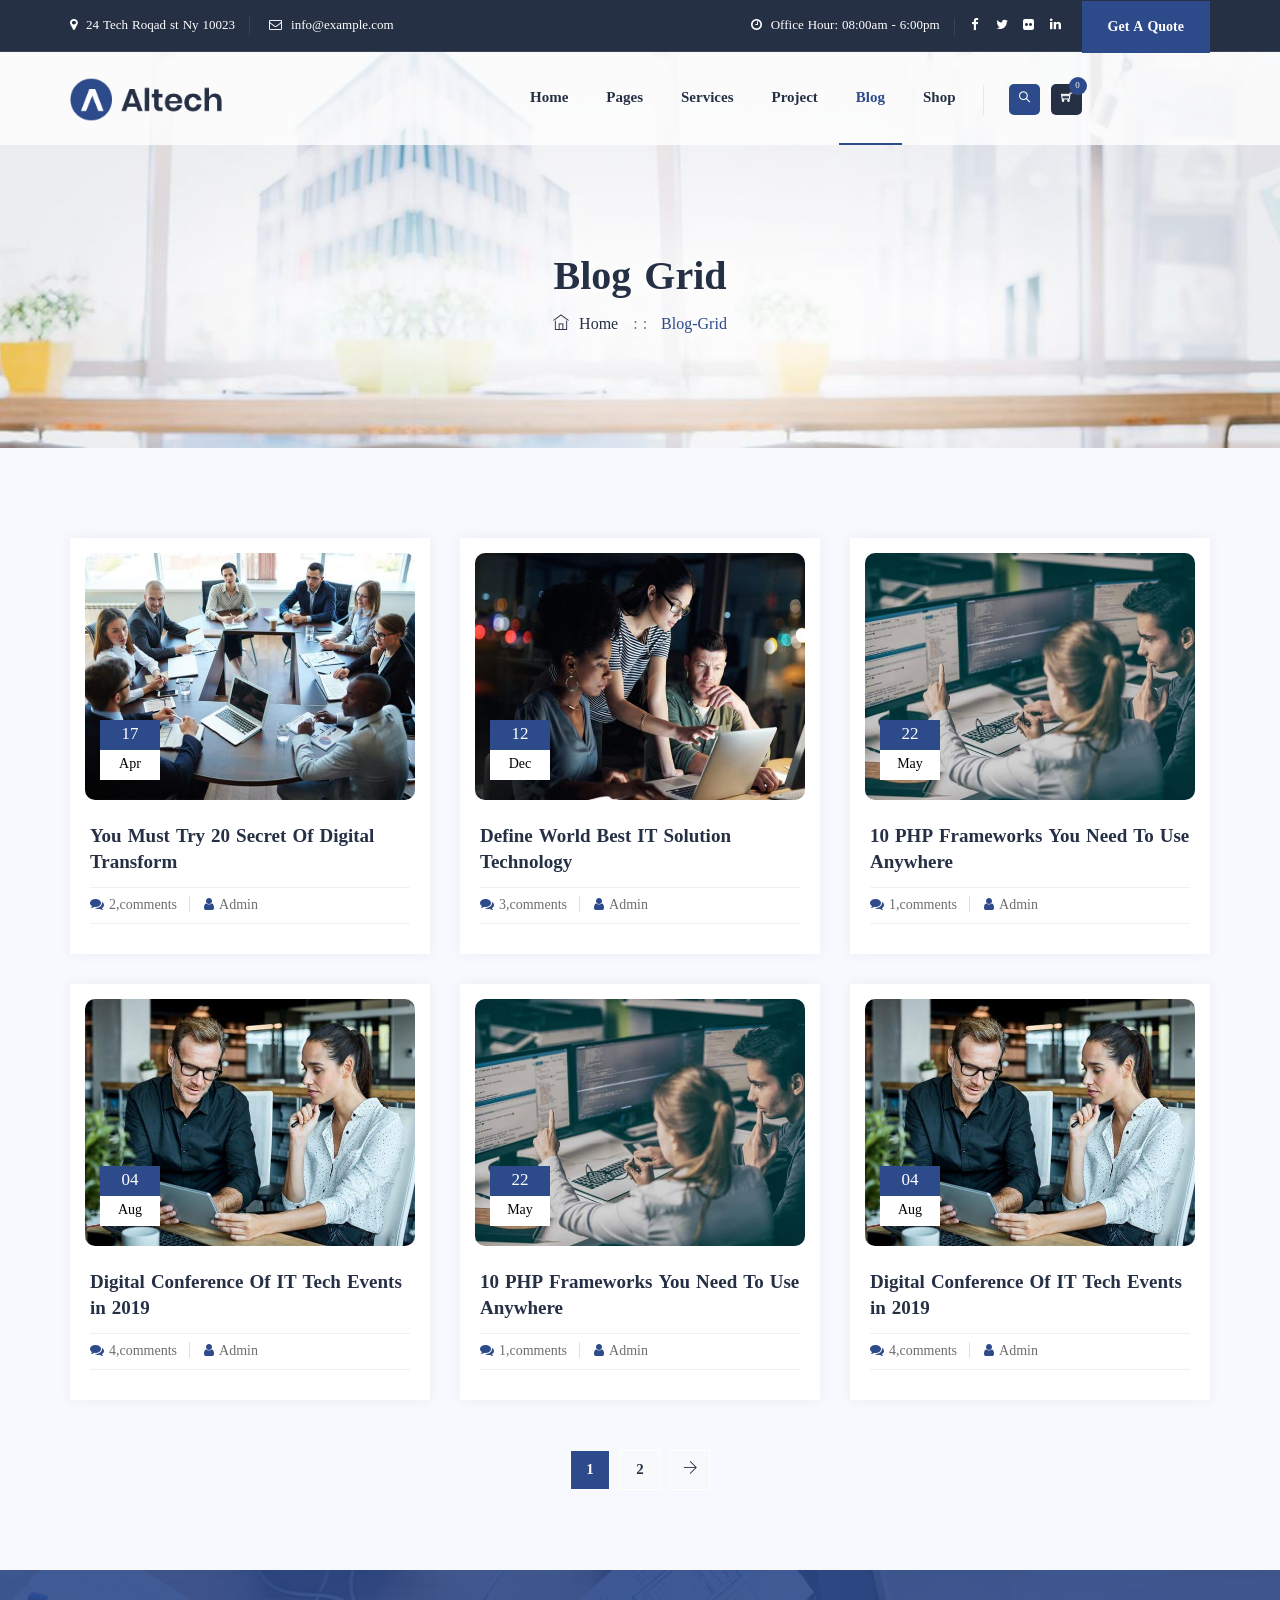
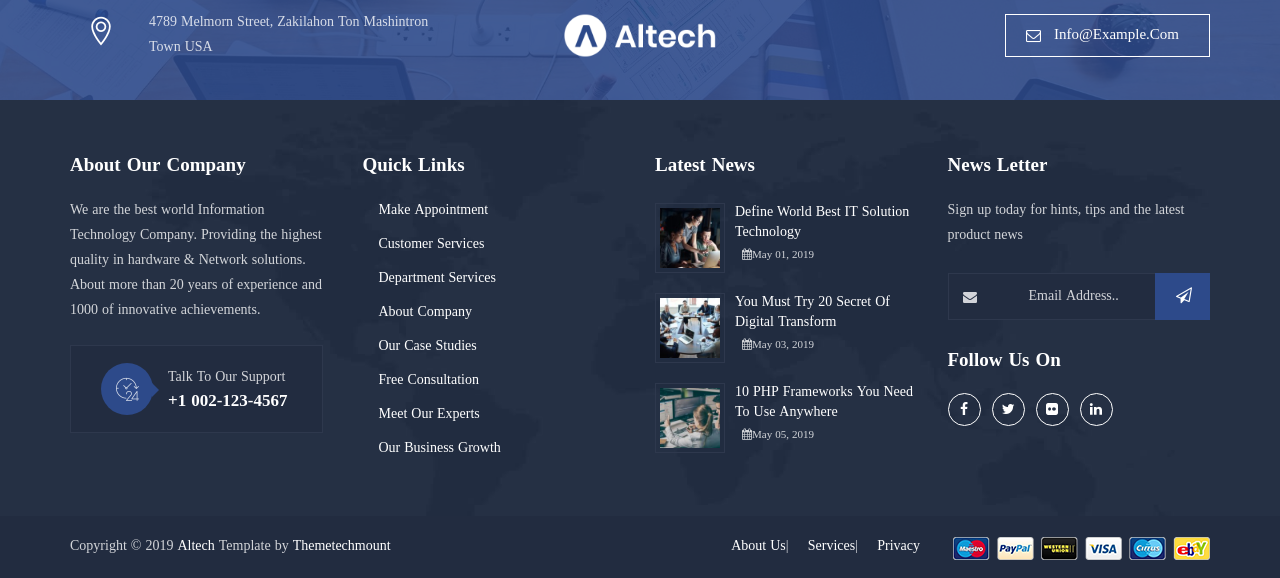
==== alotasis HTML/blog-grid.html @ ce26c128 "add files" ====
<!DOCTYPE html>
<html lang="en">

<!-- Mirrored from themetechmount.com/html/altech/blog-grid.html by HTTrack Website Copier/3.x [XR&CO'2014], Thu, 06 Feb 2020 10:58:42 GMT -->
<head>
<meta charset="utf-8">
<meta http-equiv="X-UA-Compatible" content="IE=edge">
<meta name="keywords" content="HTML5 Template" />
<meta name="description" content="Altech – IT Sollutions and Services HTML Template" />
<meta name="author" content="https://www.themetechmount.com/" />
<meta name="viewport" content="width=device-width, initial-scale=1, maximum-scale=1" />
<title>Altech – IT Solutions and Services HTML Template</title>

<!-- favicon icon -->
<link rel="shortcut icon" href="images/favicon.png" />

<!-- bootstrap -->
<link rel="stylesheet" type="text/css" href="css/bootstrap.min.css"/>

<!-- animate -->
<link rel="stylesheet" type="text/css" href="css/animate.css"/>

<!-- owl-carousel -->
<link rel="stylesheet" type="text/css" href="css/owl.carousel.css">

<!-- fontawesome -->
<link rel="stylesheet" type="text/css" href="css/font-awesome.css"/>

<!-- themify -->
<link rel="stylesheet" type="text/css" href="css/themify-icons.css"/>

<!-- flaticon -->
<link rel="stylesheet" type="text/css" href="css/flaticon.css"/>

<!-- prettyphoto -->
<link rel="stylesheet" type="text/css" href="css/prettyPhoto.css">

<!-- shortcodes -->
<link rel="stylesheet" type="text/css" href="css/shortcodes.css"/>

<!-- main -->
<link rel="stylesheet" type="text/css" href="css/main.css"/>

<!-- responsive -->
<link rel="stylesheet" type="text/css" href="css/responsive.css"/>

</head>

<body>

    <!--page start-->
    <div class="page">

        <!--header start-->
        <header id="masthead" class="header ttm-header-style-01">
            
            <!-- ttm-header-wrap -->
            <div class="ttm-header-wrap">
                <!-- ttm-stickable-header-w -->
                <div id="ttm-stickable-header-w" class="ttm-stickable-header-w clearfix">
                    <!-- ttm-topbar-wrapper -->
                    <div class="ttm-topbar-wrapper clearfix">
                        <div class="container">
                            <div class="ttm-topbar-content">
                                <ul class="top-contact text-left">
                                    <li><i class="fa fa-map-marker"></i>24 Tech Roqad st Ny 10023</li>
                                    <li><i class="fa fa-envelope-o"></i><a href="mailto:info@example.com.com">info@example.com</a></li>
                                </ul>
                                <div class="topbar-right text-right">
                                    <ul class="top-contact">
                                        <li><i class="fa fa-clock-o"></i>Office Hour: 08:00am - 6:00pm</li>
                                    </ul>
                                    <div class="ttm-social-links-wrapper list-inline">
                                        <ul class="social-icons">
                                            <li><a href="#" class=" tooltip-bottom" data-tooltip="Facebook"><i class="fa fa-facebook"></i></a>
                                            </li>
                                            <li><a href="#" class=" tooltip-bottom" data-tooltip="Twitter"><i class="fa fa-twitter"></i></a>
                                            </li>
                                            <li><a href="#" class=" tooltip-bottom" data-tooltip="Flickr"><i class="fa fa-flickr"></i></a>
                                            </li>
                                            <li><a href="#" class=" tooltip-bottom" data-tooltip="Linkedin"><i class="fa fa-linkedin"></i></a>
                                            </li>
                                        </ul>
                                    </div>
                                    <div class="header-btn">
                                        <a class="ttm-btn ttm-btn-size-md  ttm-btn-bgcolor-skincolor" href="#">Get A Quote</a>
                                    </div>
                                </div>
                            </div>
                        </div>
                    </div><!-- ttm-topbar-wrapper end -->
                    <div id="site-header-menu" class="site-header-menu">
                        <div class="site-header-menu-inner ttm-stickable-header">
                            <div class="container">
                                <!-- site-branding -->
                                <div class="site-branding">
                                    <a class="home-link" href="index.html" title="Altech" rel="home">
                                        <img id="logo-img" class="img-center" src="images/logo.png" alt="logo">
                                    </a>
                                </div><!-- site-branding end -->
                                <!--site-navigation -->
                                <div id="site-navigation" class="site-navigation">
                                    <div class="ttm-rt-contact">
                                        <!-- header-icons -->
                                        <div class="ttm-header-icons ">
                                            <span class="ttm-header-icon ttm-header-cart-link">
                                                <a href="#"><i class="ti ti-shopping-cart"></i>
                                                    <span class="number-cart">0</span>
                                                </a>
                                            </span>
                                            <div class="ttm-header-icon ttm-header-search-link">
                                                <a href="#"><i class="ti ti-search"></i></a>
                                                <div class="ttm-search-overlay">
                                                    <form method="get" class="ttm-site-searchform" action="#">
                                                        <div class="w-search-form-h">
                                                            <div class="w-search-form-row">
                                                                <div class="w-search-input">
                                                                    <input type="search" class="field searchform-s" name="s" placeholder="Type Word Then Enter...">
                                                                    <button type="submit">
                                                                        <i class="ti ti-search"></i>
                                                                    </button>
                                                                </div>
                                                            </div>
                                                        </div>
                                                    </form>
                                                </div>
                                            </div>
                                        </div><!-- header-icons end -->
                                    </div>
                                    <div class="ttm-menu-toggle">
                                        <input type="checkbox" id="menu-toggle-form" />
                                        <label for="menu-toggle-form" class="ttm-menu-toggle-block">
                                            <span class="toggle-block toggle-blocks-1"></span>
                                            <span class="toggle-block toggle-blocks-2"></span>
                                            <span class="toggle-block toggle-blocks-3"></span>
                                        </label>
                                    </div>
                                    <nav id="menu" class="menu">
                                        <ul class="dropdown">
                                           <li><a href="#">Home</a>
                                                <ul>
                                                    <li><a href="index.html">Homepage 1</a></li>
                                                    <li><a href="home-2.html">Homepage 2</a></li>
                                                    <li><a href="home-3.html">Homepage 3</a></li>
                                                    <li><a href="#">Header Styles</a>
                                                        <ul>
                                                            <li><a href="index.html">Header Style 01</a></li>
                                                            <li><a target="_blank" href="header-style-02.html">Header Style 02</a></li>
                                                            <li><a target="_blank" href="header-style-03.html">Header Style 03</a></li>
                                                        </ul>
                                                    </li>
                                                </ul>
                                            </li>
                                            <li><a href="#">Pages</a>
                                                <ul>
                                                    <li><a href="aboutus-01.html">About Us 1</a></li>
                                                    <li><a href="aboutus-02.html">About Us 2</a></li>
                                                    <li><a href="services-01.html">Services 1</a></li>
                                                    <li><a href="services-02.html">Services 2</a></li>
                                                    <li><a href="our-expert.html">Our Expert</a></li>
                                                    <li><a href="faq.html">FAQs</a></li>
                                                    <li><a href="contact-01.html">Contact Us 1</a></li>
                                                    <li><a href="contact-02.html">Contact Us 2</a></li>
                                                    
                                                    <li><a href="error.html">Error Page</a></li>
                                                    <li><a href="element.html">Elements</a></li>
                                                </ul>
                                            </li>
                                            <li><a href="#">Services</a>
                                                <ul>
                                                    <li><a href="it-consultancy.html">IT Consultancy</a></li>
                                                    <li><a href="digital-services.html">Digital Services</a></li>
                                                    <li><a href="advisory-services.html">Advisory Services</a></li>
                                                    <li><a href="data-structuring.html">Data Structuring</a></li>
                                                    <li><a href="experience-design.html">Experience Design</a></li>
                                                    <li><a href="content-engineering.html">Content Engineering</a></li>
                                                </ul>
                                            </li>
                                            <li><a href="#">Project</a>
                                                <ul>
                                                    <li><a href="project-style-01.html">Project Style 1</a></li>
                                                    <li><a href="project-style-02.html">Project Style 2</a></li>
                                                    <li><a href="#">Project Single</a>
                                                        <ul>
                                                            <li><a href="single-style-01.html">Single Style 1</a></li>
                                                            <li><a href="single-style-02.html">Single Style 2</a></li>
                                                            <li><a href="single-style-03.html">Single Style 3</a></li>
                                                        </ul>
                                                    </li>
                                                </ul>
                                            </li>
                                            <li class="active"><a href="#">Blog</a>
                                                <ul>
                                                    <li><a href="blog.html">Blog Classic</a></li>
                                                    <li class="active"><a href="blog-grid.html">Blog Grid View</a></li>
                                                    <li><a href="blog-top-image.html">Blog Top Image</a></li>
                                                    <li><a href="blog-left-image.html">Blog Left Image</a></li>
                                                    <li><a href="single-blog.html">Blog Single View</a></li>
                                                </ul>
                                            </li>
                                            <li><a href="#">Shop</a>
                                                <ul>
                                                    <li><a href="shop.html">Default Shop</a></li>
                                                    <li><a href="product-details.html">Single Product Details</a></li>
                                                    <li><a href="cart.html">Cart</a></li>
                                                    <li><a href="checkout.html">Checkout</a></li>
                                                </ul>
                                            </li>
                                        </ul>
                                    </nav>
                                </div><!-- site-navigation end-->
                            </div>
                        </div>
                    </div>
                </div><!-- ttm-stickable-header-w end-->
            </div><!--ttm-header-wrap end -->

        </header><!--header end-->

        <!-- page-title -->
        <div class="ttm-page-title-row">
            <div class="container">
                <div class="row">
                    <div class="col-md-12"> 
                        <div class="title-box text-center">
                            <div class="page-title-heading">
                                <h1 class="title">Blog Grid</h1>
                            </div><!-- /.page-title-captions -->
                            <div class="breadcrumb-wrapper">
                                <span>
                                    <a title="Homepage" href="index.html"><i class="ti ti-home"></i>&nbsp;&nbsp;Home</a>
                                </span>
                                <span class="ttm-bread-sep">&nbsp; : : &nbsp;</span>
                                <span>blog-grid</span>
                            </div>  
                        </div>
                    </div><!-- /.col-md-12 -->  
                </div><!-- /.row -->  
            </div><!-- /.container -->                      
        </div><!-- page-title end-->

        <!--site-main start-->
        <div class="site-main">

            <!-- blog-section end -->
            <section class="ttm-row grid-section ttm-bgcolor-grey clearfix">
                <div class="container">
                    <!-- row -->
                    <div class="row">
                        <div class="col-lg-4 col-md-6">
                            <!-- featured-imagebox-blog -->
                            <div class="featured-imagebox featured-imagebox-blog style2 mb-30">
                                <div class="featured-thumbnail"><!-- featured-thumbnail -->
                                    <img class="img-fluid" src="images/blog/05.jpg" alt="">
                                    <div class="ttm-blog-overlay-iconbox">
                                        <a href="single-blog.html"><i class="ti ti-plus"></i></a>
                                    </div>
                                    <div class="ttm-box-view-overlay"></div>
                                </div>
                                <div class="featured-content"><!-- featured-content -->
                                    <div class="ttm-box-post-date"><!-- ttm-box-post-date -->
                                        <span class="ttm-entry-date">
                                            <time class="entry-date" datetime="2019-01-16T07:07:55+00:00">17<span class="entry-month entry-year">Apr</span></time>
                                        </span>
                                    </div>
                                    <div class="featured-title"><!-- featured-title -->
                                        <h5><a href="single-blog.html">You Must Try 20 Secret Of Digital Transform</a></h5>
                                    </div>
                                    <div class="post-meta"><!-- post-meta -->
                                        <span class="ttm-meta-line"><i class="fa fa-comments"></i>2,comments</span>
                                        <span class="ttm-meta-line"><i class="fa fa-user"></i>Admin</span>
                                    </div>
                                </div>
                            </div><!-- featured-imagebox-blog end -->
                        </div>
                        <div class="col-lg-4 col-md-6">
                            <!-- featured-imagebox-blog -->
                            <div class="featured-imagebox featured-imagebox-blog style2 mb-30">
                                <div class="featured-thumbnail"><!-- featured-thumbnail -->
                                    <img class="img-fluid" src="images/blog/04.jpg" alt="">
                                    <div class="ttm-blog-overlay-iconbox">
                                        <a href="single-blog.html"><i class="ti ti-plus"></i></a>
                                    </div>
                                    <div class="ttm-box-view-overlay"></div>
                                </div>
                                <div class="featured-content"><!-- featured-content -->
                                    <div class="ttm-box-post-date"><!-- ttm-box-post-date -->
                                        <span class="ttm-entry-date">
                                            <time class="entry-date" datetime="2019-01-16T07:07:55+00:00">12<span class="entry-month entry-year">Dec</span></time>
                                        </span>
                                    </div>
                                    <div class="featured-title"><!-- featured-title -->
                                        <h5><a href="single-blog.html">Define World Best IT Solution Technology</a></h5>
                                    </div>
                                    <div class="post-meta"><!-- post-meta -->
                                        <span class="ttm-meta-line"><i class="fa fa-comments"></i>3,comments</span>
                                        <span class="ttm-meta-line"><i class="fa fa-user"></i>Admin</span>
                                    </div>
                                </div>
                            </div><!-- featured-imagebox-blog end -->
                        </div>
                        <div class="col-lg-4 col-md-6">
                            <!-- featured-imagebox-blog -->
                            <div class="featured-imagebox featured-imagebox-blog style2 mb-30">
                                <div class="featured-thumbnail"><!-- featured-thumbnail -->
                                    <img class="img-fluid" src="images/blog/06.jpg" alt="">
                                    <div class="ttm-blog-overlay-iconbox">
                                        <a href="single-blog.html"><i class="ti ti-plus"></i></a>
                                    </div>
                                    <div class="ttm-box-view-overlay"></div>
                                </div>
                                <div class="featured-content"><!-- featured-content -->
                                    <div class="ttm-box-post-date"><!-- ttm-box-post-date -->
                                        <span class="ttm-entry-date">
                                            <time class="entry-date" datetime="2019-01-16T07:07:55+00:00">22<span class="entry-month entry-year">May</span></time>
                                        </span>
                                    </div>
                                    <div class="featured-title"><!-- featured-title -->
                                        <h5><a href="single-blog.html">10 PHP Frameworks You Need To Use Anywhere</a></h5>
                                    </div>
                                    <div class="post-meta"><!-- post-meta -->
                                        <span class="ttm-meta-line"><i class="fa fa-comments"></i>1,comments</span>
                                        <span class="ttm-meta-line"><i class="fa fa-user"></i>Admin</span>
                                    </div>
                                </div>
                            </div><!-- featured-imagebox-blog end -->
                        </div>
                        <div class="col-lg-4 col-md-6">
                            <!-- featured-imagebox-blog -->
                            <div class="featured-imagebox featured-imagebox-blog style2 mb-30">
                                <div class="featured-thumbnail"><!-- featured-thumbnail -->
                                    <img class="img-fluid" src="images/blog/07.jpg" alt="">
                                    <div class="ttm-blog-overlay-iconbox">
                                        <a href="single-blog.html"><i class="ti ti-plus"></i></a>
                                    </div>
                                    <div class="ttm-box-view-overlay"></div>
                                </div>
                                <div class="featured-content"><!-- featured-content -->
                                    <div class="ttm-box-post-date"><!-- ttm-box-post-date -->
                                        <span class="ttm-entry-date">
                                            <time class="entry-date" datetime="2019-01-16T07:07:55+00:00">04<span class="entry-month entry-year">Aug</span></time>
                                        </span>
                                    </div>
                                    <div class="featured-title"><!-- featured-title -->
                                        <h5><a href="single-blog.html">Digital Conference Of IT Tech Events in 2019</a></h5>
                                    </div>
                                    <div class="post-meta"><!-- post-meta -->
                                        <span class="ttm-meta-line"><i class="fa fa-comments"></i>4,comments</span>
                                        <span class="ttm-meta-line"><i class="fa fa-user"></i>Admin</span>
                                    </div>
                                </div>
                            </div><!-- featured-imagebox-blog end -->
                        </div>
                        <div class="col-lg-4 col-md-6">
                            <!-- featured-imagebox-blog -->
                            <div class="featured-imagebox featured-imagebox-blog style2 mb-30">
                                <div class="featured-thumbnail"><!-- featured-thumbnail -->
                                    <img class="img-fluid" src="images/blog/06.jpg" alt="">
                                    <div class="ttm-blog-overlay-iconbox">
                                        <a href="single-blog.html"><i class="ti ti-plus"></i></a>
                                    </div>
                                    <div class="ttm-box-view-overlay"></div>
                                </div>
                                <div class="featured-content"><!-- featured-content -->
                                    <div class="ttm-box-post-date"><!-- ttm-box-post-date -->
                                        <span class="ttm-entry-date">
                                            <time class="entry-date" datetime="2019-01-16T07:07:55+00:00">22<span class="entry-month entry-year">May</span></time>
                                        </span>
                                    </div>
                                    <div class="featured-title"><!-- featured-title -->
                                        <h5><a href="single-blog.html">10 PHP Frameworks You Need To Use Anywhere</a></h5>
                                    </div>
                                    <div class="post-meta"><!-- post-meta -->
                                        <span class="ttm-meta-line"><i class="fa fa-comments"></i>1,comments</span>
                                        <span class="ttm-meta-line"><i class="fa fa-user"></i>Admin</span>
                                    </div>
                                </div>
                            </div><!-- featured-imagebox-blog end -->
                        </div>
                        <div class="col-lg-4 col-md-6">
                            <!-- featured-imagebox-blog -->
                            <div class="featured-imagebox featured-imagebox-blog style2 mb-30">
                                <div class="featured-thumbnail"><!-- featured-thumbnail -->
                                    <img class="img-fluid" src="images/blog/07.jpg" alt="">
                                    <div class="ttm-blog-overlay-iconbox">
                                        <a href="single-blog.html"><i class="ti ti-plus"></i></a>
                                    </div>
                                    <div class="ttm-box-view-overlay"></div>
                                </div>
                                <div class="featured-content"><!-- featured-content -->
                                    <div class="ttm-box-post-date"><!-- ttm-box-post-date -->
                                        <span class="ttm-entry-date">
                                            <time class="entry-date" datetime="2019-01-16T07:07:55+00:00">04<span class="entry-month entry-year">Aug</span></time>
                                        </span>
                                    </div>
                                    <div class="featured-title"><!-- featured-title -->
                                        <h5><a href="single-blog.html">Digital Conference Of IT Tech Events in 2019</a></h5>
                                    </div>
                                    <div class="post-meta"><!-- post-meta -->
                                        <span class="ttm-meta-line"><i class="fa fa-comments"></i>4,comments</span>
                                        <span class="ttm-meta-line"><i class="fa fa-user"></i>Admin</span>
                                    </div>
                                </div>
                            </div><!-- featured-imagebox-blog end -->
                        </div>
                    </div><!-- row end -->
                    <div class="row">
                        <div class="col-md-12 text-center">
                            <div class="ttm-pagination">
                                <span class="page-numbers current">1</span>
                                <a class="page-numbers" href="#">2</a>
                                <a class="next page-numbers" href="#"><i class="ti ti-arrow-right"></i></a>
                            </div>
                        </div>
                    </div>
                </div>
            </section>
            <!-- process-section end -->

        </div><!--site-main end-->

        <!--footer start-->
        <footer class="footer widget-footer clearfix">
            <div class="first-footer ttm-bgcolor-skincolor ttm-bg ttm-bgimage-yes bg-img1">
                <div class="ttm-row-wrapper-bg-layer ttm-bg-layer"></div>
                <div class="container">
                    <div class="row align-items-md-center">
                        <div class="col-lg-4 col-md-4 col-sm-12 order-md-2">
                            <div class="footer-logo text-sm-center">
                                <img src="images/footer-logo.png" alt="footer-logo">
                            </div>
                        </div>
                        <div class="col-lg-4 col-md-4 col-sm-6 order-md-1">
                            <div class="text-left">
                                <!--  featured-icon-box --> 
                                <div class="featured-icon-box left-icon icon-align-top">
                                    <div class="featured-icon"><!--  featured-icon --> 
                                        <div class="ttm-icon ttm-icon_element-color-white ttm-icon_element-size-md">
                                            <i class="ti ti-location-pin"></i><!--  ttm-icon --> 
                                        </div>
                                    </div>
                                    <div class="featured-content"><!--  featured-content --> 
                                        <div class="featured-desc">
                                            <p>4789 Melmorn Street, Zakilahon Ton Mashintron Town USA</p>
                                        </div>
                                    </div>
                                </div><!--  featured-icon-box END -->
                            </div>
                        </div>
                        <div class="col-lg-4 col-md-4 col-sm-6 order-md-3">
                            <div class="text-sm-right">
                                <a class="ttm-btn ttm-btn-size-md ttm-btn-style-border ttm-icon-btn-left ttm-btn-color-white" href="mailto:Info@example.com" title=""> Info@example.com <i class="fa fa-envelope-o"></i></a>
                            </div>
                        </div>
                    </div>
                </div>
            </div>
            <div class="second-footer ttm-textcolor-white bg-img2">
                <div class="container">
                    <div class="row">
                        <div class="col-xs-12 col-sm-12 col-md-6 col-lg-3 widget-area">
                            <div class="widget widget_text  clearfix">
                                <h3 class="widget-title">About Our Company</h3>
                                <div class="textwidget widget-text">
                                    We are the best world Information Technology Company. Providing the highest quality in hardware &amp; Network solutions. About more than 20 years of experience and 1000 of innovative achievements.
                                </div>
                                <div class="quicklink-box">
                                    <!--  featured-icon-box --> 
                                    <div class="featured-icon-box left-icon">
                                        <div class="featured-icon"><!--  featured-icon --> 
                                            <div class="ttm-icon ttm-icon_element-style-round ttm-icon_element-bgcolor-skincolor ttm-icon_element-size-md ttm-icon_element-style-round">
                                                <span class="flaticon flaticon-clock"></span><!--  ttm-icon --> 
                                            </div>
                                        </div>
                                        <div class="featured-content"><!--  featured-content -->
                                            <div class="featured-desc"><!--  featured-desc -->
                                                <p>Talk To Our Support</p>
                                            </div>
                                            <div class="featured-title"><!--  featured-title -->
                                                <h5>+1 002-123-4567</h5>
                                            </div>
                                        </div>
                                    </div><!--  featured-icon-box END -->
                                </div>
                            </div>
                        </div>
                        <div class="col-xs-12 col-sm-12 col-md-6 col-lg-3 widget-area">
                            <div class="widget link-widget clearfix">
                               <h3 class="widget-title">Quick Links</h3>
                                <ul id="menu-footer-services">
                                    <li><a href="#">Make Appointment</a></li>
                                    <li><a href="#">Customer Services</a></li>
                                    <li><a href="#">Department Services</a></li>
                                    <li><a href="#">About Company</a></li>
                                    <li><a href="#">Our Case Studies</a></li>
                                    <li><a href="#">Free Consultation</a></li>
                                    <li><a href="#">Meet Our Experts</a></li>
                                    <li><a href="#">Our Business Growth</a></li>
                                </ul>
                            </div>
                        </div>
                        <div class="col-xs-12 col-sm-12 col-md-6 col-lg-3 widget-area">
                            <div class="widget widget_text clearfix">
                                <h3 class="widget-title">Latest News</h3>
                                <ul class="widget-post ttm-recent-post-list">
                                    <li>
                                        <a href="single-blog.html"><img src="images/blog/01.jpg" alt="post-img"></a>
                                        <a href="single-blog.html">Define World Best IT Solution Technology</a>
                                        <span class="post-date"><i class="fa fa-calendar"></i>May 01, 2019</span>
                                    </li>
                                    <li>
                                        <a href="single-blog.html"><img src="images/blog/02.jpg" alt="post-img"></a>
                                        <a href="single-blog.html">You Must Try 20 Secret Of Digital Transform</a>
                                        <span class="post-date"><i class="fa fa-calendar"></i>May 03, 2019</span>
                                    </li>
                                    <li>
                                        <a href="single-blog.html"><img src="images/blog/03.jpg" alt="post-img"></a>
                                        <a href="single-blog.html">10 PHP Frameworks You Need To Use Anywhere</a>
                                        <span class="post-date"><i class="fa fa-calendar"></i>May 05, 2019</span>
                                    </li>
                                </ul>
                            </div>
                        </div>
                        <div class="col-xs-12 col-sm-12 col-md-6 col-lg-3 widget-area">
                            <div class="widget flicker_widget clearfix">
                               <h3 class="widget-title">News Letter</h3>
                               <div class="textwidget widget-text">
                                    Sign up today for hints, tips and the latest product news
                                    <form id="subscribe-form" class="newsletter-form" method="post" action="#" data-mailchimp="true">
                                        <div class="mailchimp-inputbox clearfix" id="subscribe-content">
                                            <i class="fa fa-envelope"></i>
                                            <input type="email" name="email" placeholder="Email Address.." required="">
                                            <input type="submit" value="">
                                        </div>
                                        <div id="subscribe-msg"></div>
                                    </form>
                                    <h5 class="mb-20">Follow Us On</h5>
                                    <div class="social-icons circle social-hover">
                                        <ul class="list-inline">
                                            <li class="social-facebook"><a class="tooltip-top" target="_blank" href="#" data-tooltip="Facebook"><i class="fa fa-facebook" aria-hidden="true"></i></a></li>
                                            <li class="social-twitter"><a class="tooltip-top" target="_blank" href="#" data-tooltip="Twitter"><i class="fa fa-twitter" aria-hidden="true"></i></a></li>
                                            <li class="social-flickr"><a class=" tooltip-top" target="_blank" href="#" data-tooltip="flickr"><i class="fa fa-flickr" aria-hidden="true"></i></a></li>
                                            <li class="social-linkedin"><a class=" tooltip-top" target="_blank" href="#" data-tooltip="LinkedIn"><i class="fa fa-linkedin" aria-hidden="true"></i></a></li>
                                        </ul>
                                    </div>
                                </div>
                            </div>
                        </div>
                    </div>
                </div>
            </div>
            <div class="bottom-footer-text ttm-bgcolor-darkgrey ttm-textcolor-white">
                <div class="container">
                    <div class="row copyright">
                        <div class="col-md-6">
                            <div class="">
                                <span>Copyright © 2019&nbsp;<a href="#">Altech</a> Template by <a href="https://themetechmount.com/" target="_blank">Themetechmount</a></span>
                            </div>
                        </div>
                        <div class="col-md-6">
                            <div class="text-md-right res-767-mt-10">
                                <div class="d-lg-inline-flex">
                                    <ul id="menu-footer-menu" class="footer-nav-menu">
                                        <li><a href="#">About Us</a></li>
                                        <li><a href="#">Services</a></li>
                                        <li><a href="#">Privacy</a></li>
                                    </ul>
                                    <div class="float-md-right ml-20 res-767-ml-0">
                                        <img src="images/footer-payment-img.png" alt="payment-img">
                                    </div>
                                </div>
                            </div>
                        </div>
                    </div>
                </div>
            </div>
        </footer>
        <!--footer end-->

        <!--back-to-top start-->
        <a id="totop" href="#top">
            <i class="fa fa-angle-up"></i>
        </a>
        <!--back-to-top end-->

    </div><!-- page end -->

        <!-- Javascript -->

        <script src="js/jquery.min.js"></script>
        <script src="js/tether.min.js"></script>
        <script src="js/bootstrap.min.js"></script>
        <script src="js/jquery.easing.js"></script>    
        <script src="js/jquery-waypoints.js"></script>    
        <script src="js/jquery-validate.js"></script> 
        <script src="js/owl.carousel.js"></script>
        <script src="js/jquery.prettyPhoto.js"></script>
        <script src="js/numinate.min6959.js?ver=4.9.3"></script>
        <script src="js/lazysizes.min.js"></script>
        <script src="js/main.js"></script>

        <!-- Javascript end-->

</body>

<!-- Mirrored from themetechmount.com/html/altech/blog-grid.html by HTTrack Website Copier/3.x [XR&CO'2014], Thu, 06 Feb 2020 10:58:42 GMT -->
</html>
---- alotasis HTML/css/themify-icons.css ----
@font-face {
	font-family: 'themify';
	src:url('../fonts/themify9f24.eot?-fvbane');
	src:url('../fonts/themifyd41d.eot?#iefix-fvbane') format('embedded-opentype'),
		url('../fonts/themify9f24.woff?-fvbane') format('woff'),
		url('../fonts/themify9f24.ttf?-fvbane') format('truetype'),
		url('../fonts/themify9f24.svg?-fvbane#themify') format('svg');
	font-weight: normal;
	font-style: normal;
}

[class^="ti-"], [class*=" ti-"] {
	font-family: 'themify';
	speak: none;
	font-style: normal;
	font-weight: normal;
	font-variant: normal;
	text-transform: none;
	line-height: 1;

	/* Better Font Rendering =========== */
	-webkit-font-smoothing: antialiased;
	-moz-osx-font-smoothing: grayscale;
}

.ti-wand:before {
	content: "\e600";
}
.ti-volume:before {
	content: "\e601";
}
.ti-user:before {
	content: "\e602";
}
.ti-unlock:before {
	content: "\e603";
}
.ti-unlink:before {
	content: "\e604";
}
.ti-trash:before {
	content: "\e605";
}
.ti-thought:before {
	content: "\e606";
}
.ti-target:before {
	content: "\e607";
}
.ti-tag:before {
	content: "\e608";
}
.ti-tablet:before {
	content: "\e609";
}
.ti-star:before {
	content: "\e60a";
}
.ti-spray:before {
	content: "\e60b";
}
.ti-signal:before {
	content: "\e60c";
}
.ti-shopping-cart:before {
	content: "\e60d";
}
.ti-shopping-cart-full:before {
	content: "\e60e";
}
.ti-settings:before {
	content: "\e60f";
}
.ti-search:before {
	content: "\e610";
}
.ti-zoom-in:before {
	content: "\e611";
}
.ti-zoom-out:before {
	content: "\e612";
}
.ti-cut:before {
	content: "\e613";
}
.ti-ruler:before {
	content: "\e614";
}
.ti-ruler-pencil:before {
	content: "\e615";
}
.ti-ruler-alt:before {
	content: "\e616";
}
.ti-bookmark:before {
	content: "\e617";
}
.ti-bookmark-alt:before {
	content: "\e618";
}
.ti-reload:before {
	content: "\e619";
}
.ti-plus:before {
	content: "\e61a";
}
.ti-pin:before {
	content: "\e61b";
}
.ti-pencil:before {
	content: "\e61c";
}
.ti-pencil-alt:before {
	content: "\e61d";
}
.ti-paint-roller:before {
	content: "\e61e";
}
.ti-paint-bucket:before {
	content: "\e61f";
}
.ti-na:before {
	content: "\e620";
}
.ti-mobile:before {
	content: "\e621";
}
.ti-minus:before {
	content: "\e622";
}
.ti-medall:before {
	content: "\e623";
}
.ti-medall-alt:before {
	content: "\e624";
}
.ti-marker:before {
	content: "\e625";
}
.ti-marker-alt:before {
	content: "\e626";
}
.ti-arrow-up:before {
	content: "\e627";
}
.ti-arrow-right:before {
	content: "\e628";
}
.ti-arrow-left:before {
	content: "\e629";
}
.ti-arrow-down:before {
	content: "\e62a";
}
.ti-lock:before {
	content: "\e62b";
}
.ti-location-arrow:before {
	content: "\e62c";
}
.ti-link:before {
	content: "\e62d";
}
.ti-layout:before {
	content: "\e62e";
}
.ti-layers:before {
	content: "\e62f";
}
.ti-layers-alt:before {
	content: "\e630";
}
.ti-key:before {
	content: "\e631";
}
.ti-import:before {
	content: "\e632";
}
.ti-image:before {
	content: "\e633";
}
.ti-heart:before {
	content: "\e634";
}
.ti-heart-broken:before {
	content: "\e635";
}
.ti-hand-stop:before {
	content: "\e636";
}
.ti-hand-open:before {
	content: "\e637";
}
.ti-hand-drag:before {
	content: "\e638";
}
.ti-folder:before {
	content: "\e639";
}
.ti-flag:before {
	content: "\e63a";
}
.ti-flag-alt:before {
	content: "\e63b";
}
.ti-flag-alt-2:before {
	content: "\e63c";
}
.ti-eye:before {
	content: "\e63d";
}
.ti-export:before {
	content: "\e63e";
}
.ti-exchange-vertical:before {
	content: "\e63f";
}
.ti-desktop:before {
	content: "\e640";
}
.ti-cup:before {
	content: "\e641";
}
.ti-crown:before {
	content: "\e642";
}
.ti-comments:before {
	content: "\e643";
}
.ti-comment:before {
	content: "\e644";
}
.ti-comment-alt:before {
	content: "\e645";
}
.ti-close:before {
	content: "\e646";
}
.ti-clip:before {
	content: "\e647";
}
.ti-angle-up:before {
	content: "\e648";
}
.ti-angle-right:before {
	content: "\e649";
}
.ti-angle-left:before {
	content: "\e64a";
}
.ti-angle-down:before {
	content: "\e64b";
}
.ti-check:before {
	content: "\e64c";
}
.ti-check-box:before {
	content: "\e64d";
}
.ti-camera:before {
	content: "\e64e";
}
.ti-announcement:before {
	content: "\e64f";
}
.ti-brush:before {
	content: "\e650";
}
.ti-briefcase:before {
	content: "\e651";
}
.ti-bolt:before {
	content: "\e652";
}
.ti-bolt-alt:before {
	content: "\e653";
}
.ti-blackboard:before {
	content: "\e654";
}
.ti-bag:before {
	content: "\e655";
}
.ti-move:before {
	content: "\e656";
}
.ti-arrows-vertical:before {
	content: "\e657";
}
.ti-arrows-horizontal:before {
	content: "\e658";
}
.ti-fullscreen:before {
	content: "\e659";
}
.ti-arrow-top-right:before {
	content: "\e65a";
}
.ti-arrow-top-left:before {
	content: "\e65b";
}
.ti-arrow-circle-up:before {
	content: "\e65c";
}
.ti-arrow-circle-right:before {
	content: "\e65d";
}
.ti-arrow-circle-left:before {
	content: "\e65e";
}
.ti-arrow-circle-down:before {
	content: "\e65f";
}
.ti-angle-double-up:before {
	content: "\e660";
}
.ti-angle-double-right:before {
	content: "\e661";
}
.ti-angle-double-left:before {
	content: "\e662";
}
.ti-angle-double-down:before {
	content: "\e663";
}
.ti-zip:before {
	content: "\e664";
}
.ti-world:before {
	content: "\e665";
}
.ti-wheelchair:before {
	content: "\e666";
}
.ti-view-list:before {
	content: "\e667";
}
.ti-view-list-alt:before {
	content: "\e668";
}
.ti-view-grid:before {
	content: "\e669";
}
.ti-uppercase:before {
	content: "\e66a";
}
.ti-upload:before {
	content: "\e66b";
}
.ti-underline:before {
	content: "\e66c";
}
.ti-truck:before {
	content: "\e66d";
}
.ti-timer:before {
	content: "\e66e";
}
.ti-ticket:before {
	content: "\e66f";
}
.ti-thumb-up:before {
	content: "\e670";
}
.ti-thumb-down:before {
	content: "\e671";
}
.ti-text:before {
	content: "\e672";
}
.ti-stats-up:before {
	content: "\e673";
}
.ti-stats-down:before {
	content: "\e674";
}
.ti-split-v:before {
	content: "\e675";
}
.ti-split-h:before {
	content: "\e676";
}
.ti-smallcap:before {
	content: "\e677";
}
.ti-shine:before {
	content: "\e678";
}
.ti-shift-right:before {
	content: "\e679";
}
.ti-shift-left:before {
	content: "\e67a";
}
.ti-shield:before {
	content: "\e67b";
}
.ti-notepad:before {
	content: "\e67c";
}
.ti-server:before {
	content: "\e67d";
}
.ti-quote-right:before {
	content: "\e67e";
}
.ti-quote-left:before {
	content: "\e67f";
}
.ti-pulse:before {
	content: "\e680";
}
.ti-printer:before {
	content: "\e681";
}
.ti-power-off:before {
	content: "\e682";
}
.ti-plug:before {
	content: "\e683";
}
.ti-pie-chart:before {
	content: "\e684";
}
.ti-paragraph:before {
	content: "\e685";
}
.ti-panel:before {
	content: "\e686";
}
.ti-package:before {
	content: "\e687";
}
.ti-music:before {
	content: "\e688";
}
.ti-music-alt:before {
	content: "\e689";
}
.ti-mouse:before {
	content: "\e68a";
}
.ti-mouse-alt:before {
	content: "\e68b";
}
.ti-money:before {
	content: "\e68c";
}
.ti-microphone:before {
	content: "\e68d";
}
.ti-menu:before {
	content: "\e68e";
}
.ti-menu-alt:before {
	content: "\e68f";
}
.ti-map:before {
	content: "\e690";
}
.ti-map-alt:before {
	content: "\e691";
}
.ti-loop:before {
	content: "\e692";
}
.ti-location-pin:before {
	content: "\e693";
}
.ti-list:before {
	content: "\e694";
}
.ti-light-bulb:before {
	content: "\e695";
}
.ti-Italic:before {
	content: "\e696";
}
.ti-info:before {
	content: "\e697";
}
.ti-infinite:before {
	content: "\e698";
}
.ti-id-badge:before {
	content: "\e699";
}
.ti-hummer:before {
	content: "\e69a";
}
.ti-home:before {
	content: "\e69b";
}
.ti-help:before {
	content: "\e69c";
}
.ti-headphone:before {
	content: "\e69d";
}
.ti-harddrives:before {
	content: "\e69e";
}
.ti-harddrive:before {
	content: "\e69f";
}
.ti-gift:before {
	content: "\e6a0";
}
.ti-game:before {
	content: "\e6a1";
}
.ti-filter:before {
	content: "\e6a2";
}
.ti-files:before {
	content: "\e6a3";
}
.ti-file:before {
	content: "\e6a4";
}
.ti-eraser:before {
	content: "\e6a5";
}
.ti-envelope:before {
	content: "\e6a6";
}
.ti-download:before {
	content: "\e6a7";
}
.ti-direction:before {
	content: "\e6a8";
}
.ti-direction-alt:before {
	content: "\e6a9";
}
.ti-dashboard:before {
	content: "\e6aa";
}
.ti-control-stop:before {
	content: "\e6ab";
}
.ti-control-shuffle:before {
	content: "\e6ac";
}
.ti-control-play:before {
	content: "\e6ad";
}
.ti-control-pause:before {
	content: "\e6ae";
}
.ti-control-forward:before {
	content: "\e6af";
}
.ti-control-backward:before {
	content: "\e6b0";
}
.ti-cloud:before {
	content: "\e6b1";
}
.ti-cloud-up:before {
	content: "\e6b2";
}
.ti-cloud-down:before {
	content: "\e6b3";
}
.ti-clipboard:before {
	content: "\e6b4";
}
.ti-car:before {
	content: "\e6b5";
}
.ti-calendar:before {
	content: "\e6b6";
}
.ti-book:before {
	content: "\e6b7";
}
.ti-bell:before {
	content: "\e6b8";
}
.ti-basketball:before {
	content: "\e6b9";
}
.ti-bar-chart:before {
	content: "\e6ba";
}
.ti-bar-chart-alt:before {
	content: "\e6bb";
}
.ti-back-right:before {
	content: "\e6bc";
}
.ti-back-left:before {
	content: "\e6bd";
}
.ti-arrows-corner:before {
	content: "\e6be";
}
.ti-archive:before {
	content: "\e6bf";
}
.ti-anchor:before {
	content: "\e6c0";
}
.ti-align-right:before {
	content: "\e6c1";
}
.ti-align-left:before {
	content: "\e6c2";
}
.ti-align-justify:before {
	content: "\e6c3";
}
.ti-align-center:before {
	content: "\e6c4";
}
.ti-alert:before {
	content: "\e6c5";
}
.ti-alarm-clock:before {
	content: "\e6c6";
}
.ti-agenda:before {
	content: "\e6c7";
}
.ti-write:before {
	content: "\e6c8";
}
.ti-window:before {
	content: "\e6c9";
}
.ti-widgetized:before {
	content: "\e6ca";
}
.ti-widget:before {
	content: "\e6cb";
}
.ti-widget-alt:before {
	content: "\e6cc";
}
.ti-wallet:before {
	content: "\e6cd";
}
.ti-video-clapper:before {
	content: "\e6ce";
}
.ti-video-camera:before {
	content: "\e6cf";
}
.ti-vector:before {
	content: "\e6d0";
}
.ti-themify-logo:before {
	content: "\e6d1";
}
.ti-themify-favicon:before {
	content: "\e6d2";
}
.ti-themify-favicon-alt:before {
	content: "\e6d3";
}
.ti-support:before {
	content: "\e6d4";
}
.ti-stamp:before {
	content: "\e6d5";
}
.ti-split-v-alt:before {
	content: "\e6d6";
}
.ti-slice:before {
	content: "\e6d7";
}
.ti-shortcode:before {
	content: "\e6d8";
}
.ti-shift-right-alt:before {
	content: "\e6d9";
}
.ti-shift-left-alt:before {
	content: "\e6da";
}
.ti-ruler-alt-2:before {
	content: "\e6db";
}
.ti-receipt:before {
	content: "\e6dc";
}
.ti-pin2:before {
	content: "\e6dd";
}
.ti-pin-alt:before {
	content: "\e6de";
}
.ti-pencil-alt2:before {
	content: "\e6df";
}
.ti-palette:before {
	content: "\e6e0";
}
.ti-more:before {
	content: "\e6e1";
}
.ti-more-alt:before {
	content: "\e6e2";
}
.ti-microphone-alt:before {
	content: "\e6e3";
}
.ti-magnet:before {
	content: "\e6e4";
}
.ti-line-double:before {
	content: "\e6e5";
}
.ti-line-dotted:before {
	content: "\e6e6";
}
.ti-line-dashed:before {
	content: "\e6e7";
}
.ti-layout-width-full:before {
	content: "\e6e8";
}
.ti-layout-width-default:before {
	content: "\e6e9";
}
.ti-layout-width-default-alt:before {
	content: "\e6ea";
}
.ti-layout-tab:before {
	content: "\e6eb";
}
.ti-layout-tab-window:before {
	content: "\e6ec";
}
.ti-layout-tab-v:before {
	content: "\e6ed";
}
.ti-layout-tab-min:before {
	content: "\e6ee";
}
.ti-layout-slider:before {
	content: "\e6ef";
}
.ti-layout-slider-alt:before {
	content: "\e6f0";
}
.ti-layout-sidebar-right:before {
	content: "\e6f1";
}
.ti-layout-sidebar-none:before {
	content: "\e6f2";
}
.ti-layout-sidebar-left:before {
	content: "\e6f3";
}
.ti-layout-placeholder:before {
	content: "\e6f4";
}
.ti-layout-menu:before {
	content: "\e6f5";
}
.ti-layout-menu-v:before {
	content: "\e6f6";
}
.ti-layout-menu-separated:before {
	content: "\e6f7";
}
.ti-layout-menu-full:before {
	content: "\e6f8";
}
.ti-layout-media-right-alt:before {
	content: "\e6f9";
}
.ti-layout-media-right:before {
	content: "\e6fa";
}
.ti-layout-media-overlay:before {
	content: "\e6fb";
}
.ti-layout-media-overlay-alt:before {
	content: "\e6fc";
}
.ti-layout-media-overlay-alt-2:before {
	content: "\e6fd";
}
.ti-layout-media-left-alt:before {
	content: "\e6fe";
}
.ti-layout-media-left:before {
	content: "\e6ff";
}
.ti-layout-media-center-alt:before {
	content: "\e700";
}
.ti-layout-media-center:before {
	content: "\e701";
}
.ti-layout-list-thumb:before {
	content: "\e702";
}
.ti-layout-list-thumb-alt:before {
	content: "\e703";
}
.ti-layout-list-post:before {
	content: "\e704";
}
.ti-layout-list-large-image:before {
	content: "\e705";
}
.ti-layout-line-solid:before {
	content: "\e706";
}
.ti-layout-grid4:before {
	content: "\e707";
}
.ti-layout-grid3:before {
	content: "\e708";
}
.ti-layout-grid2:before {
	content: "\e709";
}
.ti-layout-grid2-thumb:before {
	content: "\e70a";
}
.ti-layout-cta-right:before {
	content: "\e70b";
}
.ti-layout-cta-left:before {
	content: "\e70c";
}
.ti-layout-cta-center:before {
	content: "\e70d";
}
.ti-layout-cta-btn-right:before {
	content: "\e70e";
}
.ti-layout-cta-btn-left:before {
	content: "\e70f";
}
.ti-layout-column4:before {
	content: "\e710";
}
.ti-layout-column3:before {
	content: "\e711";
}
.ti-layout-column2:before {
	content: "\e712";
}
.ti-layout-accordion-separated:before {
	content: "\e713";
}
.ti-layout-accordion-merged:before {
	content: "\e714";
}
.ti-layout-accordion-list:before {
	content: "\e715";
}
.ti-ink-pen:before {
	content: "\e716";
}
.ti-info-alt:before {
	content: "\e717";
}
.ti-help-alt:before {
	content: "\e718";
}
.ti-headphone-alt:before {
	content: "\e719";
}
.ti-hand-point-up:before {
	content: "\e71a";
}
.ti-hand-point-right:before {
	content: "\e71b";
}
.ti-hand-point-left:before {
	content: "\e71c";
}
.ti-hand-point-down:before {
	content: "\e71d";
}
.ti-gallery:before {
	content: "\e71e";
}
.ti-face-smile:before {
	content: "\e71f";
}
.ti-face-sad:before {
	content: "\e720";
}
.ti-credit-card:before {
	content: "\e721";
}
.ti-control-skip-forward:before {
	content: "\e722";
}
.ti-control-skip-backward:before {
	content: "\e723";
}
.ti-control-record:before {
	content: "\e724";
}
.ti-control-eject:before {
	content: "\e725";
}
.ti-comments-smiley:before {
	content: "\e726";
}
.ti-brush-alt:before {
	content: "\e727";
}
.ti-youtube:before {
	content: "\e728";
}
.ti-vimeo:before {
	content: "\e729";
}
.ti-twitter:before {
	content: "\e72a";
}
.ti-time:before {
	content: "\e72b";
}
.ti-tumblr:before {
	content: "\e72c";
}
.ti-skype:before {
	content: "\e72d";
}
.ti-share:before {
	content: "\e72e";
}
.ti-share-alt:before {
	content: "\e72f";
}
.ti-rocket:before {
	content: "\e730";
}
.ti-pinterest:before {
	content: "\e731";
}
.ti-new-window:before {
	content: "\e732";
}
.ti-microsoft:before {
	content: "\e733";
}
.ti-list-ol:before {
	content: "\e734";
}
.ti-linkedin:before {
	content: "\e735";
}
.ti-layout-sidebar-2:before {
	content: "\e736";
}
.ti-layout-grid4-alt:before {
	content: "\e737";
}
.ti-layout-grid3-alt:before {
	content: "\e738";
}
.ti-layout-grid2-alt:before {
	content: "\e739";
}
.ti-layout-column4-alt:before {
	content: "\e73a";
}
.ti-layout-column3-alt:before {
	content: "\e73b";
}
.ti-layout-column2-alt:before {
	content: "\e73c";
}
.ti-instagram:before {
	content: "\e73d";
}
.ti-google:before {
	content: "\e73e";
}
.ti-github:before {
	content: "\e73f";
}
.ti-flickr:before {
	content: "\e740";
}
.ti-facebook:before {
	content: "\e741";
}
.ti-dropbox:before {
	content: "\e742";
}
.ti-dribbble:before {
	content: "\e743";
}
.ti-apple:before {
	content: "\e744";
}
.ti-android:before {
	content: "\e745";
}
.ti-save:before {
	content: "\e746";
}
.ti-save-alt:before {
	content: "\e747";
}
.ti-yahoo:before {
	content: "\e748";
}
.ti-wordpress:before {
	content: "\e749";
}
.ti-vimeo-alt:before {
	content: "\e74a";
}
.ti-twitter-alt:before {
	content: "\e74b";
}
.ti-tumblr-alt:before {
	content: "\e74c";
}
.ti-trello:before {
	content: "\e74d";
}
.ti-stack-overflow:before {
	content: "\e74e";
}
.ti-soundcloud:before {
	content: "\e74f";
}
.ti-sharethis:before {
	content: "\e750";
}
.ti-sharethis-alt:before {
	content: "\e751";
}
.ti-reddit:before {
	content: "\e752";
}
.ti-pinterest-alt:before {
	content: "\e753";
}
.ti-microsoft-alt:before {
	content: "\e754";
}
.ti-linux:before {
	content: "\e755";
}
.ti-jsfiddle:before {
	content: "\e756";
}
.ti-joomla:before {
	content: "\e757";
}
.ti-html5:before {
	content: "\e758";
}
.ti-flickr-alt:before {
	content: "\e759";
}
.ti-email:before {
	content: "\e75a";
}
.ti-drupal:before {
	content: "\e75b";
}
.ti-dropbox-alt:before {
	content: "\e75c";
}
.ti-css3:before {
	content: "\e75d";
}
.ti-rss:before {
	content: "\e75e";
}
.ti-rss-alt:before {
	content: "\e75f";
}
---- alotasis HTML/css/flaticon.css ----
/*
  	Flaticon icon font: Flaticon
  	Creation date: 01/08/2019 09:08
  	*/

@font-face {
  font-family: "Flaticon";
  src: url("../fonts/Flaticon.eot");
  src: url("../fonts/Flaticond41d.eot?#iefix") format("embedded-opentype"),
       url("../fonts/Flaticon.woff2") format("woff2"),
       url("../fonts/Flaticon.woff") format("woff"),
       url("../fonts/Flaticon.ttf") format("truetype"),
       url("../fonts/Flaticon.svg#Flaticon") format("svg");
  font-weight: normal;
  font-style: normal;
}

@media screen and (-webkit-min-device-pixel-ratio:0) {
  @font-face {
    font-family: "Flaticon";
    src: url("../fonts/Flaticon.svg#Flaticon") format("svg");
  }
}

[class^="flaticon-"]:before, [class*=" flaticon-"]:before,
[class^="flaticon-"]:after, [class*=" flaticon-"]:after {   
  font-family: Flaticon;
  font-size: inherit;
  font-style: normal;
}

.flaticon-report:before { content: "\f100"; }
.flaticon-clock:before { content: "\f101"; }
.flaticon-call:before { content: "\f102"; }
.flaticon-tourism:before { content: "\f103"; }
.flaticon-process:before { content: "\f104"; }
.flaticon-data:before { content: "\f105"; }
.flaticon-global:before { content: "\f106"; }
.flaticon-system:before { content: "\f107"; }
.flaticon-padlock:before { content: "\f108"; }
.flaticon-process-1:before { content: "\f109"; }
.flaticon-data-1:before { content: "\f10a"; }
.flaticon-work:before { content: "\f10b"; }
.flaticon-data-analytics:before { content: "\f10c"; }
.flaticon-chart:before { content: "\f10d"; }
.flaticon-algorithm:before { content: "\f10e"; }
.flaticon-data-2:before { content: "\f10f"; }
.flaticon-clock-1:before { content: "\f110"; }
.flaticon-microchip:before { content: "\f111"; }
.flaticon-server:before { content: "\f112"; }
.flaticon-24h:before { content: "\f113"; }
.flaticon-global-1:before { content: "\f114"; }
.flaticon-business-and-finance:before { content: "\f115"; }
.flaticon-space:before { content: "\f116"; }
.flaticon-information:before { content: "\f117"; }
.flaticon-privacy:before { content: "\f118"; }
.flaticon-alert:before { content: "\f119"; }
.flaticon-online-library:before { content: "\f11a"; }
.flaticon-info:before { content: "\f11b"; }
.flaticon-interaction:before { content: "\f11c"; }
.flaticon-mobile-app:before { content: "\f11d"; }
.flaticon-code:before { content: "\f11e"; }
.flaticon-developer:before { content: "\f11f"; }
.flaticon-intelligent:before { content: "\f120"; }
.flaticon-content:before { content: "\f121"; }
.flaticon-laptop:before { content: "\f122"; }
.flaticon-web:before { content: "\f123"; }
.flaticon-content-writing:before { content: "\f124"; }
.flaticon-computer:before { content: "\f125"; }
.flaticon-computer-1:before { content: "\f126"; }
.flaticon-graphic-design:before { content: "\f127"; }
.flaticon-analysis:before { content: "\f128"; }
.flaticon-bar-chart:before { content: "\f129"; }
.flaticon-analytics:before { content: "\f12a"; }
.flaticon-ui:before { content: "\f12b"; }
.flaticon-resume:before { content: "\f12c"; }
.flaticon-taxi:before { content: "\f12d"; }
.flaticon-online-shop:before { content: "\f12e"; }
.flaticon-smartphone:before { content: "\f12f"; }
---- alotasis HTML/css/prettyPhoto.css ----
div.pp_default .pp_top,div.pp_default .pp_top .pp_middle,div.pp_default .pp_top .pp_left,div.pp_default .pp_top .pp_right,div.pp_default .pp_bottom,div.pp_default .pp_bottom .pp_left,div.pp_default .pp_bottom .pp_middle,div.pp_default .pp_bottom .pp_right{height:13px}
div.pp_default .pp_top .pp_left{background:url(../images/prettyPhoto/default/sprite.png) -78px -93px no-repeat}
div.pp_default .pp_top .pp_middle{background:url(../images/prettyPhoto/default/sprite_x.png) top left repeat-x}
div.pp_default .pp_top .pp_right{background:url(../images/prettyPhoto/default/sprite.png) -112px -93px no-repeat}
div.pp_default .pp_content .ppt{color:#f8f8f8}
div.pp_default .pp_content_container .pp_left{background:url(../images/prettyPhoto/default/sprite_y.png) -7px 0 repeat-y;padding-left:13px}
div.pp_default .pp_content_container .pp_right{background:url(../images/prettyPhoto/default/sprite_y.png) top right repeat-y;padding-right:13px}
div.pp_default .pp_next:hover{background:url(../images/prettyPhoto/default/sprite_next.png) center right no-repeat;cursor:pointer}
div.pp_default .pp_previous:hover{background:url(../images/prettyPhoto/default/sprite_prev.png) center left no-repeat;cursor:pointer}
div.pp_default .pp_expand{background:url(../images/prettyPhoto/default/sprite.png) 0 -29px no-repeat;cursor:pointer;width:28px;height:28px}
div.pp_default .pp_expand:hover{background:url(../images/prettyPhoto/default/sprite.png) 0 -56px no-repeat;cursor:pointer}
div.pp_default .pp_contract{background:url(../images/prettyPhoto/default/sprite.png) 0 -84px no-repeat;cursor:pointer;width:28px;height:28px}
div.pp_default .pp_contract:hover{background:url(../images/prettyPhoto/default/sprite.png) 0 -113px no-repeat;cursor:pointer}
div.pp_default .pp_close{width:30px;height:30px;background:url(../images/prettyPhoto/default/sprite.png) 2px 1px no-repeat;cursor:pointer}
div.pp_default .pp_gallery ul li a{background:url(../images/prettyPhoto/default/default_thumb.png) center center #f8f8f8;border:1px solid #aaa}
div.pp_default .pp_social{margin-top:7px}
div.pp_default .pp_gallery a.pp_arrow_previous,div.pp_default .pp_gallery a.pp_arrow_next{position:static;left:auto}
div.pp_default .pp_nav .pp_play,div.pp_default .pp_nav .pp_pause{background:url(../images/prettyPhoto/default/sprite.png) -51px 1px no-repeat;height:30px;width:30px}
div.pp_default .pp_nav .pp_pause{background-position:-51px -29px}
div.pp_default a.pp_arrow_previous,div.pp_default a.pp_arrow_next{background:url(../images/prettyPhoto/default/sprite.png) -31px -3px no-repeat;height:20px;width:20px;margin:4px 0 0}
div.pp_default a.pp_arrow_next{left:52px;background-position:-82px -3px}
div.pp_default .pp_content_container .pp_details{margin-top:5px}
div.pp_default .pp_nav{clear:none;height:30px;width:110px;position:relative}
div.pp_default .pp_nav .currentTextHolder{font-family:Georgia;font-style:italic;color:#999;font-size:11px;left:75px;line-height:25px;position:absolute;top:2px;margin:0;padding:0 0 0 10px}
div.pp_default .pp_close:hover,div.pp_default .pp_nav .pp_play:hover,div.pp_default .pp_nav .pp_pause:hover,div.pp_default .pp_arrow_next:hover,div.pp_default .pp_arrow_previous:hover{opacity:0.7}
div.pp_default .pp_description{font-size:11px;font-weight:700;line-height:14px;margin:5px 50px 5px 0}
div.pp_default .pp_bottom .pp_left{background:url(../images/prettyPhoto/default/sprite.png) -78px -127px no-repeat}
div.pp_default .pp_bottom .pp_middle{background:url(../images/prettyPhoto/default/sprite_x.png) bottom left repeat-x}
div.pp_default .pp_bottom .pp_right{background:url(../images/prettyPhoto/default/sprite.png) -112px -127px no-repeat}
div.pp_default .pp_loaderIcon{background:url(../images/prettyPhoto/default/loader.gif) center center no-repeat}
div.light_rounded .pp_top .pp_left{background:url(../images/prettyPhoto/light_rounded/sprite.png) -88px -53px no-repeat}
div.light_rounded .pp_top .pp_right{background:url(../images/prettyPhoto/light_rounded/sprite.png) -110px -53px no-repeat}
div.light_rounded .pp_next:hover{background:url(../images/prettyPhoto/light_rounded/btnNext.png) center right no-repeat;cursor:pointer}
div.light_rounded .pp_previous:hover{background:url(../images/prettyPhoto/light_rounded/btnPrevious.png) center left no-repeat;cursor:pointer}
div.light_rounded .pp_expand{background:url(../images/prettyPhoto/light_rounded/sprite.png) -31px -26px no-repeat;cursor:pointer}
div.light_rounded .pp_expand:hover{background:url(../images/prettyPhoto/light_rounded/sprite.png) -31px -47px no-repeat;cursor:pointer}
div.light_rounded .pp_contract{background:url(../images/prettyPhoto/light_rounded/sprite.png) 0 -26px no-repeat;cursor:pointer}
div.light_rounded .pp_contract:hover{background:url(../images/prettyPhoto/light_rounded/sprite.png) 0 -47px no-repeat;cursor:pointer}
div.light_rounded .pp_close{width:75px;height:22px;background:url(../images/prettyPhoto/light_rounded/sprite.png) -1px -1px no-repeat;cursor:pointer}
div.light_rounded .pp_nav .pp_play{background:url(../images/prettyPhoto/light_rounded/sprite.png) -1px -100px no-repeat;height:15px;width:14px}
div.light_rounded .pp_nav .pp_pause{background:url(../images/prettyPhoto/light_rounded/sprite.png) -24px -100px no-repeat;height:15px;width:14px}
div.light_rounded .pp_arrow_previous{background:url(../images/prettyPhoto/light_rounded/sprite.png) 0 -71px no-repeat}
div.light_rounded .pp_arrow_next{background:url(../images/prettyPhoto/light_rounded/sprite.png) -22px -71px no-repeat}
div.light_rounded .pp_bottom .pp_left{background:url(../images/prettyPhoto/light_rounded/sprite.png) -88px -80px no-repeat}
div.light_rounded .pp_bottom .pp_right{background:url(../images/prettyPhoto/light_rounded/sprite.png) -110px -80px no-repeat}
div.dark_rounded .pp_top .pp_left{background:url(../images/prettyPhoto/dark_rounded/sprite.png) -88px -53px no-repeat}
div.dark_rounded .pp_top .pp_right{background:url(../images/prettyPhoto/dark_rounded/sprite.png) -110px -53px no-repeat}
div.dark_rounded .pp_content_container .pp_left{background:url(../images/prettyPhoto/dark_rounded/contentPattern.png) top left repeat-y}
div.dark_rounded .pp_content_container .pp_right{background:url(../images/prettyPhoto/dark_rounded/contentPattern.png) top right repeat-y}
div.dark_rounded .pp_next:hover{background:url(../images/prettyPhoto/dark_rounded/btnNext.png) center right no-repeat;cursor:pointer}
div.dark_rounded .pp_previous:hover{background:url(../images/prettyPhoto/dark_rounded/btnPrevious.png) center left no-repeat;cursor:pointer}
div.dark_rounded .pp_expand{background:url(../images/prettyPhoto/dark_rounded/sprite.png) -31px -26px no-repeat;cursor:pointer}
div.dark_rounded .pp_expand:hover{background:url(../images/prettyPhoto/dark_rounded/sprite.png) -31px -47px no-repeat;cursor:pointer}
div.dark_rounded .pp_contract{background:url(../images/prettyPhoto/dark_rounded/sprite.png) 0 -26px no-repeat;cursor:pointer}
div.dark_rounded .pp_contract:hover{background:url(../images/prettyPhoto/dark_rounded/sprite.png) 0 -47px no-repeat;cursor:pointer}
div.dark_rounded .pp_close{width:75px;height:22px;background:url(../images/prettyPhoto/dark_rounded/sprite.png) -1px -1px no-repeat;cursor:pointer}
div.dark_rounded .pp_description{margin-right:85px;color:#fff}
div.dark_rounded .pp_nav .pp_play{background:url(../images/prettyPhoto/dark_rounded/sprite.png) -1px -100px no-repeat;height:15px;width:14px}
div.dark_rounded .pp_nav .pp_pause{background:url(../images/prettyPhoto/dark_rounded/sprite.png) -24px -100px no-repeat;height:15px;width:14px}
div.dark_rounded .pp_arrow_previous{background:url(../images/prettyPhoto/dark_rounded/sprite.png) 0 -71px no-repeat}
div.dark_rounded .pp_arrow_next{background:url(../images/prettyPhoto/dark_rounded/sprite.png) -22px -71px no-repeat}
div.dark_rounded .pp_bottom .pp_left{background:url(../images/prettyPhoto/dark_rounded/sprite.png) -88px -80px no-repeat}
div.dark_rounded .pp_bottom .pp_right{background:url(../images/prettyPhoto/dark_rounded/sprite.png) -110px -80px no-repeat}
div.dark_rounded .pp_loaderIcon{background:url(../images/prettyPhoto/dark_rounded/loader.gif) center center no-repeat}
div.dark_square .pp_left,div.dark_square .pp_middle,div.dark_square .pp_right,div.dark_square .pp_content{background:#000}
div.dark_square .pp_description{color:#fff;margin:0 85px 0 0}
div.dark_square .pp_loaderIcon{background:url(../images/prettyPhoto/dark_square/loader.gif) center center no-repeat}
div.dark_square .pp_expand{background:url(../images/prettyPhoto/dark_square/sprite.png) -31px -26px no-repeat;cursor:pointer}
div.dark_square .pp_expand:hover{background:url(../images/prettyPhoto/dark_square/sprite.png) -31px -47px no-repeat;cursor:pointer}
div.dark_square .pp_contract{background:url(../images/prettyPhoto/dark_square/sprite.png) 0 -26px no-repeat;cursor:pointer}
div.dark_square .pp_contract:hover{background:url(../images/prettyPhoto/dark_square/sprite.png) 0 -47px no-repeat;cursor:pointer}
div.dark_square .pp_close{width:75px;height:22px;background:url(../images/prettyPhoto/dark_square/sprite.png) -1px -1px no-repeat;cursor:pointer}
div.dark_square .pp_nav{clear:none}
div.dark_square .pp_nav .pp_play{background:url(../images/prettyPhoto/dark_square/sprite.png) -1px -100px no-repeat;height:15px;width:14px}
div.dark_square .pp_nav .pp_pause{background:url(../images/prettyPhoto/dark_square/sprite.png) -24px -100px no-repeat;height:15px;width:14px}
div.dark_square .pp_arrow_previous{background:url(../images/prettyPhoto/dark_square/sprite.png) 0 -71px no-repeat}
div.dark_square .pp_arrow_next{background:url(../images/prettyPhoto/dark_square/sprite.png) -22px -71px no-repeat}
div.dark_square .pp_next:hover{background:url(../images/prettyPhoto/dark_square/btnNext.png) center right no-repeat;cursor:pointer}
div.dark_square .pp_previous:hover{background:url(../images/prettyPhoto/dark_square/btnPrevious.png) center left no-repeat;cursor:pointer}
div.light_square .pp_expand{background:url(../images/prettyPhoto/light_square/sprite.png) -31px -26px no-repeat;cursor:pointer}
div.light_square .pp_expand:hover{background:url(../images/prettyPhoto/light_square/sprite.png) -31px -47px no-repeat;cursor:pointer}
div.light_square .pp_contract{background:url(../images/prettyPhoto/light_square/sprite.png) 0 -26px no-repeat;cursor:pointer}
div.light_square .pp_contract:hover{background:url(../images/prettyPhoto/light_square/sprite.png) 0 -47px no-repeat;cursor:pointer}
div.light_square .pp_close{width:75px;height:22px;background:url(../images/prettyPhoto/light_square/sprite.png) -1px -1px no-repeat;cursor:pointer}
div.light_square .pp_nav .pp_play{background:url(../images/prettyPhoto/light_square/sprite.png) -1px -100px no-repeat;height:15px;width:14px}
div.light_square .pp_nav .pp_pause{background:url(../images/prettyPhoto/light_square/sprite.png) -24px -100px no-repeat;height:15px;width:14px}
div.light_square .pp_arrow_previous{background:url(../images/prettyPhoto/light_square/sprite.png) 0 -71px no-repeat}
div.light_square .pp_arrow_next{background:url(../images/prettyPhoto/light_square/sprite.png) -22px -71px no-repeat}
div.light_square .pp_next:hover{background:url(../images/prettyPhoto/light_square/btnNext.png) center right no-repeat;cursor:pointer}
div.light_square .pp_previous:hover{background:url(../images/prettyPhoto/light_square/btnPrevious.png) center left no-repeat;cursor:pointer}
div.facebook .pp_top .pp_left{background:url(../images/prettyPhoto/facebook/sprite.png) -88px -53px no-repeat}
div.facebook .pp_top .pp_middle{background:url(../images/prettyPhoto/facebook/contentPatternTop.png) top left repeat-x}
div.facebook .pp_top .pp_right{background:url(../images/prettyPhoto/facebook/sprite.png) -110px -53px no-repeat}
div.facebook .pp_content_container .pp_left{background:url(../images/prettyPhoto/facebook/contentPatternLeft.png) top left repeat-y}
div.facebook .pp_content_container .pp_right{background:url(../images/prettyPhoto/facebook/contentPatternRight.png) top right repeat-y}
div.facebook .pp_expand{background:url(../images/prettyPhoto/facebook/sprite.png) -31px -26px no-repeat;cursor:pointer}
div.facebook .pp_expand:hover{background:url(../images/prettyPhoto/facebook/sprite.png) -31px -47px no-repeat;cursor:pointer}
div.facebook .pp_contract{background:url(../images/prettyPhoto/facebook/sprite.png) 0 -26px no-repeat;cursor:pointer}
div.facebook .pp_contract:hover{background:url(../images/prettyPhoto/facebook/sprite.png) 0 -47px no-repeat;cursor:pointer}
div.facebook .pp_close{width:22px;height:22px;background:url(../images/prettyPhoto/facebook/sprite.png) -1px -1px no-repeat;cursor:pointer}
div.facebook .pp_description{margin:0 37px 0 0}
div.facebook .pp_loaderIcon{background:url(../images/prettyPhoto/facebook/loader.gif) center center no-repeat}
div.facebook .pp_arrow_previous{background:url(../images/prettyPhoto/facebook/sprite.png) 0 -71px no-repeat;height:22px;margin-top:0;width:22px}
div.facebook .pp_arrow_previous.disabled{background-position:0 -96px;cursor:default}
div.facebook .pp_arrow_next{background:url(../images/prettyPhoto/facebook/sprite.png) -32px -71px no-repeat;height:22px;margin-top:0;width:22px}
div.facebook .pp_arrow_next.disabled{background-position:-32px -96px;cursor:default}
div.facebook .pp_nav{margin-top:0}
div.facebook .pp_nav p{font-size:15px;padding:0 3px 0 4px}
div.facebook .pp_nav .pp_play{background:url(../images/prettyPhoto/facebook/sprite.png) -1px -123px no-repeat;height:22px;width:22px}
div.facebook .pp_nav .pp_pause{background:url(../images/prettyPhoto/facebook/sprite.png) -32px -123px no-repeat;height:22px;width:22px}
div.facebook .pp_next:hover{background:url(../images/prettyPhoto/facebook/btnNext.png) center right no-repeat;cursor:pointer}
div.facebook .pp_previous:hover{background:url(../images/prettyPhoto/facebook/btnPrevious.png) center left no-repeat;cursor:pointer}
div.facebook .pp_bottom .pp_left{background:url(../images/prettyPhoto/facebook/sprite.png) -88px -80px no-repeat}
div.facebook .pp_bottom .pp_middle{background:url(../images/prettyPhoto/facebook/contentPatternBottom.png) top left repeat-x}
div.facebook .pp_bottom .pp_right{background:url(../images/prettyPhoto/facebook/sprite.png) -110px -80px no-repeat}
div.pp_pic_holder a:focus{outline:none}
div.pp_overlay{background:#000;display:none;left:0;position:absolute;top:0;width:100%;z-index:9500}
div.pp_pic_holder{display:none;position:absolute;width:100px;z-index:10000}
.pp_content{height:40px;min-width:40px}
* html .pp_content{width:40px}
.pp_content_container{position:relative;text-align:left;width:100%}
.pp_content_container .pp_left{padding-left:20px}
.pp_content_container .pp_right{padding-right:20px}
.pp_content_container .pp_details{float:left;margin:10px 0 2px}
.pp_description{display:none;margin:0}
.pp_social{float:left;margin:0}
.pp_social .facebook{float:left;margin-left:5px;width:55px;overflow:hidden}
.pp_social .twitter{float:left}
.pp_nav{clear:right;float:left;margin:3px 10px 0 0}
.pp_nav p{float:left;white-space:nowrap;margin:2px 4px}
.pp_nav .pp_play,.pp_nav .pp_pause{float:left;margin-right:4px;text-indent:-10000px}
a.pp_arrow_previous,a.pp_arrow_next{display:block;float:left;height:15px;margin-top:3px;overflow:hidden;text-indent:-10000px;width:14px}
.pp_hoverContainer{position:absolute;top:0;width:100%;z-index:2000}
.pp_gallery{display:none;left:50%;margin-top:-50px;position:absolute;z-index:10000}
.pp_gallery div{float:left;overflow:hidden;position:relative}
.pp_gallery ul{float:left;height:35px;position:relative;white-space:nowrap;margin:0 0 0 5px;padding:0}
.pp_gallery ul a{border:1px rgba(0,0,0,0.5) solid;display:block;float:left;height:33px;overflow:hidden}
.pp_gallery ul a img{border:0}
.pp_gallery li{display:block;float:left;margin:0 5px 0 0;padding:0}
.pp_gallery li.default a{background:url(../images/prettyPhoto/facebook/default_thumbnail.gif) 0 0 no-repeat;display:block;height:33px;width:50px}
.pp_gallery .pp_arrow_previous,.pp_gallery .pp_arrow_next{margin-top:7px!important}
a.pp_next{background:url(../images/prettyPhoto/light_rounded/btnNext.png) 10000px 10000px no-repeat;display:block;float:right;height:100%;text-indent:-10000px;width:49%}
a.pp_previous{background:url(../images/prettyPhoto/light_rounded/btnNext.png) 10000px 10000px no-repeat;display:block;float:left;height:100%;text-indent:-10000px;width:49%}
a.pp_expand,a.pp_contract{cursor:pointer;display:none;height:20px;position:absolute;right:30px;text-indent:-10000px;top:10px;width:20px;z-index:20000}
a.pp_close{position:absolute;right:0;top:0;display:block;line-height:22px;text-indent:-10000px}
.pp_loaderIcon{display:block;height:24px;left:50%;position:absolute;top:50%;width:24px;margin:-12px 0 0 -12px}
#pp_full_res{line-height:1!important}
#pp_full_res .pp_inline{text-align:left}
#pp_full_res .pp_inline p{margin:0 0 15px}
div.ppt{color:#fff;display:none;font-size:17px;z-index:9999;margin:0 0 5px 15px}
div.pp_default .pp_content,div.light_rounded .pp_content{background-color:#fff}
div.pp_default #pp_full_res .pp_inline,div.light_rounded .pp_content .ppt,div.light_rounded #pp_full_res .pp_inline,div.light_square .pp_content .ppt,div.light_square #pp_full_res .pp_inline,div.facebook .pp_content .ppt,div.facebook #pp_full_res .pp_inline{color:#000}
div.pp_default .pp_gallery ul li a:hover,div.pp_default .pp_gallery ul li.selected a,.pp_gallery ul a:hover,.pp_gallery li.selected a{border-color:#fff}
div.pp_default .pp_details,div.light_rounded .pp_details,div.dark_rounded .pp_details,div.dark_square .pp_details,div.light_square .pp_details,div.facebook .pp_details{position:relative}
div.light_rounded .pp_top .pp_middle,div.light_rounded .pp_content_container .pp_left,div.light_rounded .pp_content_container .pp_right,div.light_rounded .pp_bottom .pp_middle,div.light_square .pp_left,div.light_square .pp_middle,div.light_square .pp_right,div.light_square .pp_content,div.facebook .pp_content{background:#fff}
div.light_rounded .pp_description,div.light_square .pp_description{margin-right:85px}
div.light_rounded .pp_gallery a.pp_arrow_previous,div.light_rounded .pp_gallery a.pp_arrow_next,div.dark_rounded .pp_gallery a.pp_arrow_previous,div.dark_rounded .pp_gallery a.pp_arrow_next,div.dark_square .pp_gallery a.pp_arrow_previous,div.dark_square .pp_gallery a.pp_arrow_next,div.light_square .pp_gallery a.pp_arrow_previous,div.light_square .pp_gallery a.pp_arrow_next{margin-top:12px!important}
div.light_rounded .pp_arrow_previous.disabled,div.dark_rounded .pp_arrow_previous.disabled,div.dark_square .pp_arrow_previous.disabled,div.light_square .pp_arrow_previous.disabled{background-position:0 -87px;cursor:default}
div.light_rounded .pp_arrow_next.disabled,div.dark_rounded .pp_arrow_next.disabled,div.dark_square .pp_arrow_next.disabled,div.light_square .pp_arrow_next.disabled{background-position:-22px -87px;cursor:default}
div.light_rounded .pp_loaderIcon,div.light_square .pp_loaderIcon{background:url(../images/prettyPhoto/light_rounded/loader.gif) center center no-repeat}
div.dark_rounded .pp_top .pp_middle,div.dark_rounded .pp_content,div.dark_rounded .pp_bottom .pp_middle{background:url(../images/prettyPhoto/dark_rounded/contentPattern.png) top left repeat}
div.dark_rounded .currentTextHolder,div.dark_square .currentTextHolder{color:#c4c4c4}
div.dark_rounded #pp_full_res .pp_inline,div.dark_square #pp_full_res .pp_inline{color:#fff}
.pp_top,.pp_bottom{height:20px;position:relative}
* html .pp_top,* html .pp_bottom{padding:0 20px}
.pp_top .pp_left,.pp_bottom .pp_left{height:20px;left:0;position:absolute;width:20px}
.pp_top .pp_middle,.pp_bottom .pp_middle{height:20px;left:20px;position:absolute;right:20px}
* html .pp_top .pp_middle,* html .pp_bottom .pp_middle{left:0;position:static}
.pp_top .pp_right,.pp_bottom .pp_right{height:20px;left:auto;position:absolute;right:0;top:0;width:20px}
.pp_fade,.pp_gallery li.default a img{display:none}
---- alotasis HTML/css/shortcodes.css ----
/**
      1. ttm-row

      2. Row-Equal-Height

      3. Bg-Layer

      4. Row-Bg-Image

      5. Col-Bg-Image

      6. Section-Title

      7. Separator

      8. Buttons

      9. Icons

      10. Fid

      11. featured-icon-box

      12. Featured-imagebox

      13. Processbox

      14. Progress-Bar

      15. Testimonial

      16. Client-row

      17. Accordion

      18. Wrap-Form

      19. Tab

      20. Boxes-Spacing

      21. Pricing-Plan

      22. Sidebar

      23. products


**/


/* ===============================================
    1.ttm-row
------------------------*/

.ttm-row{ padding: 90px 0;}
.ttm-row.zero-padding-section,
.ttm-row.map-section{padding: 0 0;}
.ttm-row.topzero-padding-section{padding: 0 0 90px;}
.ttm-row.bottomzero-padding-section{padding: 90px 0 0px;}
.ttm-row.history-section{padding-bottom: 170px;}
.ttm-row.first-row-title-section{padding-top: 120px;padding-bottom: 190px;}
.ttm-row.services-section{padding-bottom: 165px;padding-top: 180px;}
.ttm-row.second-row-title-section{padding-top: 180px;}
.ttm-row.our-partner-section{padding-bottom: 20px;padding-top: 75px;}
.ttm-row.fid-section{padding-top: 315px;}
.ttm-row.only-testimonial-section,
.ttm-row.grid-section{padding-bottom: 60px;}
.ttm-row.third-row-title-section{padding-top: 320px;}
.ttm-row.price-text-section{padding-bottom: 155px;}
.ttm-row.our-client-section{padding-top: 30px;padding-bottom: 20px;}
.ttm-row.aboutus-section-style3{padding-bottom: 230px;}
.ttm-row.services-slide-section{padding-bottom: 320px;}
.ttm-row.contact-box-section{padding-top: 120px;}
.ttm-row.project-single-section{padding-bottom: 70px;}

/* ===============================================
    2.Row-Equal-Height
------------------------*/

.row-equal-height{ display:-webkit-box; display:-webkit-flex; display:-ms-flexbox; display:flex;}
.row-equal-height > [class*='col-'] {
    display: -webkit-box;
    display: -webkit-flex;
    display: -ms-flexbox;
    display: flex;
    -webkit-flex-wrap: wrap;
    -ms-flex-wrap: wrap;
    flex-wrap: wrap;
}

/* ===============================================
    3.Bg-Layer
------------------------*/

.ttm-bg{ position: relative;}
.ttm-col-bgimage-yes, .bg-layer-equal-height .ttm-col-bgcolor-yes{ height: 100%; z-index: 9;}
.ttm-bg-layer , .ttm-titlebar-wrapper .ttm-titlebar-wrapper-bg-layer,
.ttm-bg-layer .ttm-bg-layer-inner {
    position: absolute;
    height: 100%;
    width: 100%;
    top: 0;
    left: 0;
}
.ttm-left-span .ttm-col-wrapper-bg-layer {
    width: auto;
    margin-left: -100px;
    right: 0;
}
.ttm-right-span .ttm-col-wrapper-bg-layer {
    width: auto;
    margin-right: -100px;
    right: 0;
}
.ttm-bg.ttm-bgimage-yes>.ttm-bg-layer,
.ttm-bg.ttm-col-bgimage-yes .ttm-bg-layer-inner { opacity: .90; }

.layer-content{ position: relative ; z-index: 9; height: 100%; }

.bg-layer > .container > .row { margin: 0; }
.bg-layer > .container > .row > [class*='col-'] ,
.bg-layer > .container-fluid > .row > [class*='col-'] { padding: 0; }

.ttm-bg.ttm-bgcolor-grey:not(.ttm-col-bgcolor-yes)>.ttm-bg-layer,
.ttm-bg.ttm-bgcolor-grey:not(.ttm-col-bgcolor-yes)>.ttm-bg-layer .ttm-bg-layer-inner {
    opacity: .7;
}
.ttm-bg.ttm-bgcolor-darkgrey>.ttm-bg-layer,
.ttm-bg.ttm-bgcolor-darkgrey>.ttm-bg-layer .ttm-bg-layer-inner{
    opacity: .8;
}
.ttm-equal-height-image {
    display: none;
}
/* ===============================================
    4.Row-Bg-Image
------------------------*/

.bg-img1{
    background-image: url(../images/bg-image/row-bgimage-1.jpg);
    background-repeat: no-repeat;
    background-size: cover;
    background-position: center;
}
.bg-img2{
    background-image: url(../images/bg-image/row-bgimage-2.jpg);
    background-repeat: no-repeat;
    background-size: cover;
    background-position: center;
}
.bg-img3{
    background-image: url(../images/bg-image/row-bgimage-3.png);
    background-repeat: no-repeat;
    background-size: cover;
    background-position: center;
}
.bg-img4{
    background-image: url(../images/bg-image/row-bgimage-4.jpg);
    background-repeat: no-repeat;
    background-size: cover;
    background-position: center;
}
.bg-img5{
    background-image: url(../images/bg-image/row-bgimage-5.jpg);
    background-repeat: no-repeat;
    background-size: cover;
    background-position: center;
}
.bg-img6{
    background-image: url(../images/bg-image/row-bgimage-6.jpg);
    background-repeat: no-repeat;
    background-size: cover;
    background-position: center;
}
.bg-img7{
    background-image: url(../images/bg-image/row-bgimage-7.png);
    background-repeat: no-repeat;
    background-size: cover;
    background-position: center;
}
.bg-img8{
    background-image: url(../images/bg-image/row-bgimage-8.png);
    background-repeat: no-repeat;
    background-size: cover;
    background-position: center;
}
.bg-img9{
    background-image: url(../images/bg-image/row-bgimage-9.jpg);
    background-repeat: no-repeat;
    background-size: cover;
    background-position: center;
}
.bg-img10{
    background-image: url(../images/bg-image/row-bgimage-10.jpg);
    background-repeat: no-repeat;
    background-size: cover;
    background-position: center;
}
.bg-img11{
    background-image: url(../images/bg-image/row-bgimage-11.png);
    background-repeat: no-repeat;
    background-size: cover;
    background-position: center;
}
.bg-img12{
    background-image: url(../images/bg-image/row-bgimage-12.jpg);
    background-repeat: no-repeat;
    background-size: cover;
    background-position: center;
}
.bg-img13{
    background-image: url(../images/bg-image/row-bgimage-13.jpg);
    background-repeat: no-repeat;
    background-size: cover;
    background-position: center;
}
.bg-img14{
    background-image: url(../images/bg-image/row-bgimage-14.png);
    background-repeat: no-repeat;
    background-size: cover;
    background-position: center;
}
/* ===============================================
    5.Col-Bg-Image
------------------------*/

.ttm-equal-height-image{ display: none; }

.col-bg-img-one.ttm-col-bgimage-yes .ttm-col-wrapper-bg-layer{
    background-image: url(../images/bg-image/tech.jpg) !important;
    background-position: center center!important;
    background-repeat: no-repeat !important;
    background-size: cover !important;
    margin-right: -570px !important;
}
.col-bg-img-two.ttm-col-bgimage-yes .ttm-col-wrapper-bg-layer{
    background-image: url(../images/bg-image/col-bgimage-2.jpg) !important;
    background-position: center center!important;
    background-repeat: no-repeat !important;
    background-size: cover !important;
}
.col-bg-img-three.ttm-col-bgimage-yes .ttm-col-wrapper-bg-layer{
    background-image: url(../images/bg-image/col-bgimage-3.jpg) !important;
    background-position: center center!important;
    background-repeat: no-repeat !important;
    background-size: cover !important;
}
.col-bg-img-four{
    background-image: url(../images/bg-image/col-bgimage-4.jpg) !important;
    background-position: center center!important;
    background-repeat: no-repeat !important;
    background-size: cover !important;
}
/* ===============================================
    7.Section-Title
------------------------*/

.section-title{ position: relative; }
.section-title h5{
    font-weight: 500;
    text-transform: capitalize;
    font-size: 16px;
    line-height: 23px;
    margin-bottom: 5px;
}
.section-title h2.title{
    font-size: 34px;
    line-height: 44px;
    margin-bottom: 0;
}
.section-title h2.title span{font-style: italic;  font-weight: 700; font-family: 'Playfair Display', serif; letter-spacing: 1.2px;}
.section-title .title-desc{
    font-weight: 400;
    font-size: 14px;
    line-height: 26px;
    margin-bottom: 15px;
    color: #687076;
}
.section-title.with-desc .title-header{margin-bottom: 52px;}
.section-title .title-header{
    margin-bottom: 40px;
    position: relative;
}
.section-title.with-desc .title-header:before{
    width: 52px;
    bottom: -20px;
    height: 4px;
    left: 0;
    top: auto;
    position: absolute;
    content: '';
    border: 4px solid transparent;
    border-bottom: 0;
}
.section-title.with-desc.text-center .title-header:before{left: 50%;margin-left: -26px;}
.section-title.text-left.with-desc .title-header:before{left: 0; margin-left: 0;}
.section-title.style2 {margin-bottom: 40px;}
.section-title.style2 .title-header{
    width: 52%;
    padding-right: 80px;
    margin-bottom: 0;
}
.section-title.style2 .title-header:after {
    content: "";
    right: 55px;
    height: 90%;
    position: absolute;
    top: 10%;
    width: 1px;
    border-right-width: 1px;
    background-color: #f0f0f0;
}
.section-title.style2 .title-header,
.section-title.style2 .title-desc{
    display: table-cell;
    vertical-align: middle;
}
.row-title h2.title {
    font-size: 40px;
    line-height: 52px;
    margin-bottom: 0px;
    padding: 0;
    text-transform: capitalize;
}
.section-title.row-title .title-header{margin-bottom: 20px;}
/* ===============================================
    8.separator
------------------------*/

.separator .sep-line {
    height: 1px;
    border-top: 1px solid #ebebeb;
    display: block;
    position: relative;
    width: 100%;
}
.ttm-bgcolor-darkgrey .separator .sep-line{
    border-color: rgba(255,255,255,0.14);
}
.ttm-bgcolor-white .separator .sep-line{
    border-color: #f1f1f1;
}

/* ===============================================
    9.Buttons
------------------------*/
.ttm-btn{
    display: inline-block;
    font-size: 16px;
    line-height: normal;
    padding: 11px 32px 11px 31px;
    background: transparent;
    border: 1px solid transparent;
    position: relative;
    font-weight: 600;
    overflow: hidden;
    z-index: 9;
    vertical-align: middle;
    text-transform: capitalize;
    -webkit-transition: all .2s ease-in-out;
    transition: all .2s ease-in-out;
}

.ttm-btn.ttm-icon-btn-left{ padding-left: 44px; }
.ttm-btn.ttm-icon-btn-right{ padding-right: 44px; }
.ttm-btn.ttm-icon-btn-left i{ left: 20px;}
.ttm-btn.ttm-icon-btn-right i{ right: 20px;}
.ttm-btn.ttm-icon-btn-right{ padding-right: 22px; }
.ttm-btn.ttm-icon-btn-right i{ right: 2px; }

.ttm-bgcolor-darkgrey .ttm-btn:hover.btn-inline.ttm-btn-color-skincolor{
    background-color: transparent;
    color: #fff;
}
.ttm-btn.ttm-btn-style-border.ttm-btn-color-darkgrey{
    color: #263045!important;
    border-color: #263045;
}
.ttm-btn.ttm-btn-style-border.ttm-btn-color-darkgrey:hover{
    background-color: #263045;
    color: #fff !important;
}
.ttm-btn.ttm-btn-style-border.ttm-btn-color-white{
    color: #fff!important;
    border-color: #fff;
}
.ttm-btn.ttm-btn-style-border.ttm-btn-color-white:hover{
    background-color: #fff;
    color: #263045 !important;
}
/** btn-with-icon **/
.ttm-btn i{
    display: block;
    position: absolute;
    top: 50%;
    -webkit-transform: translate(0,-50%);
    -ms-transform: translate(0,-50%);
    -o-transform: translate(0,-50%);
    transform: translate(0,-50%);
}
.ttm-btn.ttm-icon-btn-right{ text-align: right; }
.ttm-btn.ttm-icon-btn-left { text-align: left; }

/** btn-size-xs **/
.ttm-btn.ttm-btn-size-xs { font-size: 12px; padding: 7px 22px;}
.ttm-btn.ttm-btn-size-xs.ttm-icon-btn-right{ padding-right: 31px; }
.ttm-btn.ttm-btn-size-xs.ttm-icon-btn-left{ padding-left: 31px; }
.ttm-btn.ttm-btn-size-xs.ttm-icon-btn-left i{ left: 12px; }
.ttm-btn.ttm-btn-size-xs i {
    font-size: 14px;
    height: 11px;
    line-height: 11px;
    right: 12px;
}

/** btn-size-sm **/
.ttm-btn.ttm-btn-size-sm { font-size: 14px; padding: 10px 24px 10px 24px; }
.ttm-btn.ttm-btn-size-sm.ttm-icon-btn-right{ padding-right: 35px; }
.ttm-btn.ttm-btn-size-sm.ttm-icon-btn-left{ padding-left: 39px; }
.ttm-btn.ttm-btn-size-sm.ttm-icon-btn-left i{ left: 16px;}
.ttm-btn.ttm-btn-size-sm i {
    font-size: 11px;
    right: 16px;
    margin-top: 1px;
    line-height: 1;
}

/** btn-size-md **/
.ttm-btn.ttm-btn-size-md { font-size: 14px; padding: 10px 30px 10px 30px; }
.ttm-btn.ttm-btn-size-md.ttm-icon-btn-right { padding-right: 48px; }
.ttm-btn.ttm-btn-size-md.ttm-icon-btn-left{ padding-left: 48px; }
.ttm-btn.ttm-btn-size-md.ttm-icon-btn-left i{ left: 20px;}
.ttm-btn.ttm-btn-size-md i {
    font-size: 11px;
    height: 11px;
    line-height: 11px;
    right: 20px;
}

/** btn-size-lg **/
.ttm-btn.ttm-btn-size-lg { font-size: 20px; line-height: 20px; padding: 18px 45px;}
.ttm-btn.ttm-btn-size-lg.ttm-icon-btn-right { padding-right: 60px; }
.ttm-btn.ttm-btn-size-lg.ttm-icon-btn-left{ padding-left: 60px; }
.ttm-btn.ttm-btn-size-lg.ttm-icon-btn-left i{ left: 25px;}
.ttm-btn.ttm-btn-size-lg i {
    font-size: 20px;
    height: 16px;
    line-height: 16px;
    right: 25px;
}

/** btn-shape **/
.ttm-btn.ttm-btn-shape-round { border-radius: 2em; }
.ttm-btn.ttm-btn-shape-rounded { border-radius: 5px; }
.ttm-btn.ttm-btn-shape-square { border-radius: 0; }

/** btn-style-border **/
.ttm-btn.ttm-btn-style-border{ background-color: transparent; border: 1px solid; }
.ttm-btn.ttm-btn-color-white.ttm-btn-style-border {
    color: #fff;
    border-color: #fff;
    background: transparent;
}

/** btn-inline **/
.ttm-btn.btn-inline{
    text-transform: capitalize;
    font-size: 14px;
    font-weight: 600;
    padding: 0;
    border: 1px solid transparent;
    background-color: transparent;
    overflow: visible;
}
.ttm-btn.btn-inline.style2{font-weight: 400;font-size: 15px;}
.ttm-btn.btn-inline.style2:before{
    position: absolute;
    content: '';
    background: #fff;
    height: 2px;
    width: 15px;
    left: 0;
    top: 11px;
    transform: scaleX(0);
    opacity: 0;
    transition: .5s ease;
}
.ttm-btn.btn-inline.style2:hover{
    padding-left: 25px;
    transition: all .4s ease-in-out;
    -moz-transition: all .4s ease-in-out;
    -webkit-transition: all .4s ease-in-out;
    -o-transition: all .4s ease-in-out;
}
.ttm-btn.btn-inline.style2:hover:before{
    opacity: 1;
    transform: scaleX(1);
}
/* play-btn / play-icon */
.ttm-play-icon-btn{display: inline-block;}
.ttm-play-icon {
    color: #fff;
    display: block;
    position: relative;
}
.ttm-play-icon .ttm-icon.ttm-icon_element-size-md{
    height: 95px;
    width: 95px;
    line-height: 95px;
    margin: 0;
}
.ttm-play-icon .ttm-play-icon-animation{
    display: inline-block;
    position: relative;
}
.ttm-play-icon .ttm-play-icon-animation:after, .ttm-play-icon .ttm-play-icon-animation:before {
    content: '';
    border: 1px solid;
    border-color: inherit;
    width: 150%;
    height: 150%;
    -webkit-border-radius: 100%;
    border-radius: 100%;
    position: absolute;
    left: -25%;
    top: -25%;
    opacity: 1;
    -webkit-animation: 1s videoplay-anim linear infinite;
    animation: 1s videoplay-anim linear infinite;
}
.ttm-play-icon .ttm-play-icon-animation:after, .ttm-play-icon .ttm-play-icon-animation:before {
    -webkit-animation:videoplay-anim 1.05s infinite;
    -moz-animation:videoplay-anim 1.05s infinite;
    -ms-animation:videoplay-anim 1.05s infinite;
    -o-animation:videoplay-anim 1.05s infinite;
    animation:videoplay-anim 1.05s infinite;
}
.ttm-play-icon .ttm-play-icon-animation:after{
    border-color: #bfbfbf;
}
.ttm-play-icon .ttm-play-icon-animation:before {
    border-color: #e4e4e4;
    -webkit-animation-delay: .5s;
    animation-delay: .5s;
}

.ttm-play-icon-btn .ttm-icon.ttm-icon_element-size-sm{
    display: block;
    height: 64px;
    width: 64px;
    line-height: 64px;
    margin: 0;
    z-index: 2;
}
.ttm-play-icon-btn .ttm-icon.ttm-icon_element-size-sm i.fa-play{
    padding-left: 5px;
    font-size: 25px;
    display: inline-block;
    vertical-align: middle;
    line-height: 0;
}
.ttm-play-icon-btn .ttm-play-icon-animation{
    position: relative;
    display: inline-block;
}
.ttm-play-icon-btn .ttm-play-icon-animation .ttm-icon{ margin-bottom: 0; }
.ttm-play-icon-btn .ttm-play-icon-animation:after, .ttm-play-icon-btn .ttm-play-icon-animation:before {
    content: '';
    position: absolute;
    top: 50%;
    left: 50%;
    transform: translate(-50%,-50%);
    border-radius: 50%;
}
.ttm-play-icon-btn .ttm-play-icon-animation:after{
    z-index: 1;
    width: 95px;
    height: 95px;
    opacity: .1;
    background-color: #fff;
}
.ttm-play-icon-btn .ttm-play-icon-animation:before {
    width: 80px;
    height: 80px;
    opacity: .2;
    background-color: #fff;
}
.ttm-play-icon-btn:hover .ttm-play-icon-animation:after, .ttm-play-icon-btn:hover .ttm-play-icon-animation:before{
    -webkit-animation:scaling 1.05s infinite;
    -moz-animation:scaling 1.05s infinite;
    -ms-animation:scaling 1.05s infinite;
    -o-animation:scaling 1.05s infinite;
    animation:scaling 1.05s infinite;
}
@-webkit-keyframes scaling{ 100% { width:200%;height:200%;opacity:0 } }
@keyframes scaling{ 100% { width:200%;height:200%;opacity:0 } }

.ttm-play-icon-btn.ttm-play-icon-btn-center{
    position: absolute;
    top: 50%;
    left: 0;
    right: 0;
    text-align: center;
    margin-top: -50px;
}

/* ===============================================
    10.Icons
------------------------*/
.ttm-icon{
    margin-bottom: 35px;
    display: inline-block;
    text-align: center;
    border: 1px solid transparent;
    position: relative;
    transition: all .4s ease-in-out;
    -moz-transition: all .4s ease-in-out;
    -webkit-transition: all .4s ease-in-out;
    -o-transition: all .4s ease-in-out;
    box-sizing: content-box;
    position: relative;
}

.ttm-icon i{
    display: inline-block;
    position: absolute;
    top: 50%;
    left: 50%;
    -webkit-transform: translate(-50%,-50%);
    -ms-transform: translate(-50%,-50%);
    -o-transform: translate(-50%,-50%);
    transform: translate(-50%,-50%);
}

/** icon-size-xs **/
.ttm-icon.ttm-icon_element-size-xs { height: 40px; width: 40px; line-height: 40px; }
.ttm-icon.ttm-icon_element-size-xs i { font-size: 16px; }

/** icon-size-sm **/
.ttm-icon.ttm-icon_element-size-sm { height: 50px; width: 50px; line-height: 50px; }
.ttm-icon.ttm-icon_element-size-sm i { font-size: 28px; }

/** icon-size-md **/
.ttm-icon.ttm-icon_element-size-md { height: 56px; width: 56px; line-height: 56px; }
.ttm-icon.ttm-icon_element-size-md i { font-size: 30px; }

/** icon-size-lg **/
.ttm-icon.ttm-icon_element-size-lg { height: 62px; width: 62px; line-height: 62px; }
.ttm-icon.ttm-icon_element-size-lg i { font-size: 45px; }

/** icon-shape **/
.ttm-icon.ttm-icon_element-style-rounded { border-radius: 5px; }
.ttm-icon.ttm-icon_element-style-round { border-radius: 50%; }
.ttm-icon.ttm-icon_element-style-square { border-radius: 0;}

/** icon-style-border **/
.ttm-icon.ttm-icon-color-darkgrey.ttm-icon-style-border { background-color: transparent; }


/* ===============================================
    11.Fid
------------------------*/
.inside {
    text-align: center;
    position: relative;
    padding: 29px 15px 25px 15px;
}
.inside h4 {
    margin-bottom: 0;
    padding-bottom: 0;
    font-size: 37px;
    line-height: 40px;
}
.ttm-fid-view-righticon.inside h4,
.ttm-fid-view-lefticon.inside h4 { margin-bottom: 0; float: left; display: inline-block;}
.inside h3 {
    margin-bottom: 0;
    bottom: -11px;
    width: 100%;
    font-size: 15px;
    line-height: 24px;
    font-weight: 400;
    padding-top: 0;
    display: inline-block;
}
.ttm-fid-view-righticon .ttm-fid-left, .ttm-fid-view-lefticon .ttm-fid-left {
    position: relative;
    display: block;
    width: 100%;
}
 .ttm-fid-view-righticon .ttm-fid-icon-wrapper, .ttm-fid-view-lefticon .ttm-fid-icon-wrapper {
    position: absolute;
    top: 0;
}
.ttm-fid-icon-wrapper i { font-size: 48px; }

.ttm-fid-view-lefticon.inside .ttm-fid-contents { padding-left: 60px; }
.ttm-fid-view-righticon .ttm-fid-contents, .ttm-fid-view-lefticon .ttm-fid-contents {
    clear: both;
    overflow: hidden;
}
/*  topicon */
.ttm-fid-view-topicon .ttm-fid-icon-wrapper .ttm-icon{
    margin-bottom: 0;
    display: inline-block;
    position: relative;
}
.ttm-fid-view-topicon .ttm-fid-icon-wrapper .ttm-icon.ttm-icon_element-size-lg {
    margin-bottom: 10px;
    width: 90px;
    height: 90px;
    line-height: 90px;
    border-radius: 5px;
}
.ttm-fid-view-topicon .ttm-fid-icon-wrapper .ttm-icon.ttm-icon_element-size-lg i{font-size: 40px;}
.ttm-fid-view-topicon h4{font-size: 46px;line-height: 56px;}
.ttm-fid-view-topicon h3{font-weight: 500;font-size: 16px;padding-top: 10px;}
/*  style1 */
.ttm-fid-view-lefticon.style1{margin-bottom: 0; padding:0 0;margin-top: 35px;}
.ttm-fid-view-lefticon .ttm-fid-icon-wrapper{margin-top: 20px;}
.row > [class*='col-']:not(:last-child) >  .ttm-fid-view-lefticon.style1:before{
    position: absolute;
    content: '';
    background-color: rgba(243,243,243,.06);
    width: 1px;
    height: 100%;
    bottom: 0;
    right: 0px;
}
/*  style2 */
.ttm-fid-view-lefticon.style2{margin-bottom: 0; padding:30px 15px;}
.ttm-highlight-fid-style-1 {
    position: absolute;
    background: #fff;
    padding: 24px 25px 19px;
    border: 3px solid #e8e9ea;
    max-width: 250px;
    top: 0;
    left: 0;
    z-index: 9;
    margin-bottom: 0;
}
.ttm-highlight-fid-style-1 .inside,
.ttm-highlight-fid-style-2 .inside{margin-bottom: 0;padding: 0;}
.ttm-highlight-fid-style-1 .ttm-fid.inside h4 {
    font-size: 80px;
    line-height: 72px;
    padding-right: 10px;
    float: left;
    display: block;
}
.ttm-highlight-fid-style-1 .ttm-fid.inside h3 {
    font-size: 14px;
    line-height: 24px;
    font-weight: 600;
    color: #1e2637;
    display: inline;
}
.ttm-highlight-fid-style-1:before{
    position: absolute;
    content: '';
    width: 0;
    height: 0;
    z-index: 1;
    bottom: 11px;
    left: 113px;
    border: 10px solid transparent;
    border-bottom: 0;
    border-top-color: #fff;
    margin-bottom: -19px;
}
.ttm-highlight-fid-style-1:after {
    position: absolute;
    content: '';
    width: 0;
    height: 0;
    top: 118px;
    left: 110px;
    border: 13px solid transparent;
    border-bottom: 0;
    border-top-color: #e8e9ea;
}
.ttm-highlight-fid-style-2{
    position: absolute;
    background: #f7f9fe;
    padding: 25px 25px 25px;
    max-width: 160px;
    bottom: -60px;
    right: 5px;
    border: 1px solid #dfe5f3;
    text-align: center;
}
.ttm-highlight-fid-style-2:before{
    position: absolute;
    content: '';
    width: 0;
    height: 0;
    z-index: 1;
    top: -13px;
    left: 30px;
    border: 13px solid transparent;
    border-top: 0;
    border-bottom-color: #f7f9fe;
}
.ttm-highlight-fid-style-2:after {
    position: absolute;
    content: '';
    width: 0;
    height: 0;
    top: -17px;
    left: 27px;
    border: 16px solid transparent;
    border-top: 0;
    border-bottom-color: #e8e9ea;
}
.ttm-highlight-fid-style-2 .inside h4{ font-size: 46px;line-height: 56px; }
.ttm-highlight-fid-style-2 .inside h3{color: #6e6e6e}
/* ===============================================
    12.featured-icon-box ( only contents )
------------------------*/
.featured-icon-box { position: relative;}
.featured-icon-box .ttm-icon{ margin-bottom: 0px; margin-left: 15px; }
.featured-icon-box.top-icon .featured-content{ padding-top: 14px; }
.featured-icon-box.left-icon .featured-icon:not(.ttm-icon_element-border),
.featured-icon-box.left-icon .featured-icon,
.featured-icon-box.left-icon .featured-content{
    display: table-cell;
    vertical-align: middle;
}

.featured-icon-box.iconalign-before-heading .featured-content{ display: table; }
.featured-icon-box.iconalign-before-heading .ttm-icon.ttm-icon_element-size-md { height: auto; width: auto; }
.featured-icon-box.iconalign-before-heading .ttm-icon,
.featured-icon-box.iconalign-before-heading .featured-title{ display: table-cell; vertical-align: middle; padding-left: 20px;}
.iconalign-before-heading .ttm-icon.style1{width: 40px; height: 50px;}
.iconalign-before-heading .ttm-icon.style1 .ttm-num:before{font-size: 20px;font-weight: 600; color: #263045;}
.featured-icon-box.iconalign-before-heading .featured-desc{padding-top: 10px;}

.featured-icon-box.left-icon.icon-align-top .featured-icon{ vertical-align: top; padding-top: 5px; }
.featured-icon-box.left-icon .featured-content { padding-left: 24px; }
.featured-title h5{ font-size: 19px; line-height: 26px; margin-bottom: 0px;}
.featured-desc p{margin-bottom: 0;}

body{ counter-reset: section; }
.ttm-num:before{
    counter-increment: section;
    content: counter(section, decimal-leading-zero) " " ;
    font-size: 14px;
    font-family: "Poppins",Arial,Helvetica,sans-serif;
}
/*  style1 */
.featured-icon-box-style1-row{margin-top: -35px;padding-left: 10px;padding-right: 10px;}
.featured-icon-box.style1{ padding: 28px 20px;}
.featured-icon-box.style1 .featured-title h5{font-weight: 500;}
.featured-icon-box.style1 .featured-desc p{font-weight: 300;}
/*  style2 */
.featured-icon-box.style2 .ttm-icon.ttm-icon_element-size-md i { font-size: 24px;}
.featured-icon-box.style2 .featured-title h5{margin-bottom: 5px;}
/*  style3 */
.featured-icon-box.style3 .ttm-icon.ttm-icon_element-size-lg{
    height: 45px;
    width: 45px;
    line-height: 45px;
}
.featured-icon-box.style3 {padding-top: 15px;}
.featured-icon-box.style3 .featured-content{padding-left: 12px;}
/*  without-icon */
.featured-icon-box.without-icon .featured-title h5{padding-left: 26px;position: relative;}
.featured-icon-box.without-icon .featured-title h5:before{
    content: "";
    position: absolute;
    width: 18px;
    height: 1px;
    margin: auto;
    top: 50%;
    left: 0;
}
/*  style4 */
.featured-icon-box.style4 .ttm-icon.ttm-icon_element-size-md{
    height: 35px;
    width: 35px;
    line-height: 35px;
}
.featured-icon-box.style4 .ttm-icon.ttm-icon_element-size-md i{font-size: 35px;}
.featured-icon-box.style4 .featured-content{padding-left: 12px;}

/*  style5 */
.featured-icon-box.style5{position: relative;z-index: 1;overflow: hidden;}
.featured-icon-box.style5{
    border:1px solid rgba(255,255,255,0.15) !important;
    padding: 40px 35px;
    border-radius: 5px;
}
.featured-icon-box.style5 .ttm-icon.ttm-icon_element-size-lg{height: 45px;width: 45px; line-height: 45px;}
.featured-icon-box.style5 .featured-content{padding-top: 10px;}
.featured-icon-box.style5 .featured-title h5{margin-bottom: 10px;}
.featured-icon-box.style5:before{
    position: absolute;
    content: '';
    bottom: 100%;
    left: 0;
    height: 100%;
    width: 100%;
    z-index: -1;
    -webkit-transition: .55s cubic-bezier(.68,1.55,.265,.55);
    -moz-transition: .55s cubic-bezier(.68,1.55,.265,.55);
    -ms-transition: .55s cubic-bezier(.68,1.55,.265,.55);
    -o-transition: .55s cubic-bezier(.68,1.55,.265,.55);
    transition: .55s cubic-bezier(.68,1.55,.265,.55);
}
.featured-icon-box.style5:hover:before{
    bottom: 0;
}
/*  style6 */
.featured-icon-box.style6{
    border: 1px solid #ebeef0;
    padding: 30px 30px 30px 30px;
    height: 100%;
    position: relative;
    background-color: #fff;
    margin-right: -1px;
    -webkit-transition: all 0.5s ease-in-out 0s;
    -moz-transition: all 0.5s ease-in-out 0s;
    -ms-transition: all 0.5s ease-in-out 0s;
    -o-transition: all 0.5s ease-in-out 0s;
    transition: all 0.5s ease-in-out 0s;
}
.featured-icon-box.style6 .ttm-icon.ttm-icon_element-size-lg {
    height: 50px;
    width: 50px;
    line-height: 50px;
}
.featured-icon-box.style6 .ttm-icon.ttm-icon_element-size-lg i{font-size: 50px;}

/*  style7 */
.featured-icon-box.style7{padding: 30px 20px;border:1px solid #ebedf2 !important;}
.featured-icon-box.style7 .ttm-icon.ttm-icon_element-size-md{
    height: 70px;
    width: 70px;
    line-height: 70px;
}
.featured-icon-box.style7 .ttm-icon.ttm-icon_element-size-md i{font-size: 58px;}
.featured-icon-box.style7 .featured-title h5{margin-bottom: 5px;}

/*  style8 */
.featured-icon-box.style8{
    padding: 60px 30px 40px;
    background-color: #fff;
    position: relative;
}
.featured-icon-box.style8 .ttm-icon{
    position: absolute;
    top: -32px;
    left: 50%;
    margin-left: -33px;
    background-color: #fff;
    -webkit-box-shadow: 0 0 12px 0 rgba(32,46,60,.06);
    -moz-box-shadow: 0 0 12px 0 rgba(32,46,60,.06);
    box-shadow: 0 0 12px 0 rgba(32,46,60,.06);
    text-align: center;
    height: 70px;
    width: 70px;
    line-height: 70px;
}
/* ===============================================
    13.featured-imagebox ( contents with image)
------------------------*/

/*  Team  */
.featured-imagebox-team{position: relative;overflow: hidden;}
.featured-imagebox-team:hover .featured-thumbnail img{
    -webkit-transform: scale(1.05);
    -ms-transform: scale(1.05);
    -moz-transform: scale(1.05);
    transform: scale(1.05);
}
.featured-imagebox-team .featured-thumbnail{position: relative;overflow: hidden;}
.featured-imagebox-team.style1 .featured-content{
    text-align: center;
    position: relative;
    z-index: 2;
    margin: -25px 40px 5px;
    padding: 18px 0 22px;
    background-color: #fff;
    border-bottom: 5px solid transparent;
    -webkit-transition: .5s cubic-bezier(.3,.57,.55,1);
    transition: .5s cubic-bezier(.3,.57,.55,1);
}
.featured-imagebox-team .social-icons{
    position: absolute;
    top: 0;
    left: -40px;
    right: auto;
    padding: 10px;
    margin-top: 0;
    opacity: 0;
    z-index: 9;
    background-color: #000;
    -webkit-transition: .5s all ease;
    -ms-transition: .5s all ease;
    -moz-transition: .5s all ease;
    -o-transition: .5s all ease;
    transition: .5s all ease;
}
.featured-imagebox-team ul.social-icons li{display: block;}
.featured-imagebox-team ul.social-icons a {
    font-size: 14px;
    color: #fff;
    position: relative;
}
.featured-imagebox-team:hover .social-icons{opacity: 1;left: 0;}
.featured-imagebox-team .featured-content p.category{margin-bottom: 0;}
/*  style2  */
.featured-imagebox-team.style2 .ttm-box-view-overlay{
    position: absolute;
    top: 0;
    left: 0;
    width: 100%;
    height: 100%;
    content: '';
    text-align: center;
    opacity: 0;
    transition: opacity .5s;
    background: linear-gradient(to bottom,rgba(4,62,76,0) 0%,rgba(55, 89, 159, 0.9) 100%);
    transition-property: top,opacity;
}
.featured-imagebox-team.style2:hover .ttm-box-view-overlay{opacity: 1;}
.featured-imagebox-team.style2 .featured-content{
    position: absolute;
    transition-duration: 0.5s;
    transform: translateY(130px);
    color: #fff;
    text-align: center;
    top: 0;
    left: 0;
    right: 0;
}
.featured-imagebox-team.style2:hover .featured-content{
    top: 50px;
}
.featured-imagebox-team.style2 .featured-title h5 a{color: #fff;}

/*  Portfolio  */
.featured-imagebox-portfolio{position: relative;overflow: hidden;}
.featured-imagebox-portfolio .featured-thumbnail{
    position: relative;
    -webkit-transition-timing-function: linear;
    transition-timing-function: linear;
    -webkit-transition-duration: .3s;
    transition-duration: .3s;
    -webkit-transition-property: -webkit-transform,-webkit-box-shadow;
    transition-property: -webkit-transform,-webkit-box-shadow;
    transition-property: transform,box-shadow;
    transition-property: transform,box-shadow,-webkit-transform,-webkit-box-shadow;
}
.featured-imagebox-portfolio.style1:hover .featured-thumbnail{
    -webkit-transform: translateY(-20px);
    -ms-transform: translateY(-20px);
    transform: translateY(-20px);
}
.featured-imagebox-portfolio .ttm-box-view-overlay{
    position: absolute;
    top: 0;
    opacity: 0;
    z-index: 1;
    -webkit-transition: all 0.5s;
    -moz-transition: all 0.5s;
    -o-transition: all 0.5s;
    -ms-transition: all 0.5s;
    transition: all 0.5s;
    width: 100%;
    height: 100%;
    background-color: rgba(255,255,255,.75);
}
.featured-imagebox-portfolio:hover .ttm-box-view-overlay{ opacity: 1;}
.featured-imagebox-portfolio .ttm-media-link a{
    display: inline-block;
    font-size: 17px;
    position: absolute;
    top: 42%;
    right: 50%;
    margin-top: -17px;
    height: 45px;
    width: 45px;
    line-height: 45px;
    border: 1px solid #fff;
    border-radius: 0;
    text-align: center;
    margin-right: 3px;
    transform: translateX(-20px);
    -webkit-transition: .5s;
    transition: .5s;
}
.featured-imagebox-portfolio .ttm-media-link a.ttm_link{
    transform: translateX(20px);
    -webkit-transition: 1s;
    margin-right: -51px;
}
.featured-imagebox-portfolio:hover .ttm-media-link a{
    -webkit-transform: translate(0);
    transform: translate(0);
}
.featured-imagebox-portfolio .ttm-media-link a:hover{background-color: transparent;}
.featured-imagebox-portfolio .featured-content{
    position: absolute;
    bottom: 0;
    width: 100%;
    max-height: 100%;
    overflow: hidden;
    padding: 15px;
    -webkit-transform: translateY(100%);
    -moz-transform: translateY(100%);
    -ms-transform: translateY(100%);
    -o-transform: translateY(100%);
    transform: translateY(100%);
    z-index: 2;
    -webkit-transition: all 0.5s;
    -moz-transition: all 0.5s;
    -ms-transition: all 0.5s;
    -o-transition: all 0.5s;
    transition: all 0.5s;
    text-align: center;
}
.featured-imagebox-portfolio:hover .featured-content{
    -webkit-transform: translateY(0%);
    -moz-transform: translateY(0%);
    -ms-transform: translateY(0%);
    -o-transform: translateY(0%);
    transform: translateY(0%);
}
.featured-imagebox-portfolio .category p{margin-bottom: 0;color: #fff;}
/*  style2  */
.featured-imagebox-portfolio.style2 .featured-thumbnail:before{
    position: absolute;
    content: '';
    background-color: rgba(255,255,255,.75);
    left: 0;
    top: 0;
    width: 100%;
    height: 100%;
    transition: .9s ease;
    z-index: 1;
    opacity: 0;
}
.featured-imagebox-portfolio.style2:hover .featured-thumbnail:before{opacity: 1;}
.featured-imagebox-portfolio.style2 .featured-content{
    position: absolute;
    bottom: 30px;
    left: 30px;
    opacity: 0;
    width: 84%;
    z-index: 1;
    transform: translateY(100%);
    -webkit-transition: all 0.9s;
    -moz-transition: all 0.9s;
    -o-transition: all 0.9s;
    -ms-transition: all 0.9s;
    transition: all 0.9s;
    padding: 23px 25px 24px;
    text-align: left;
}
.featured-imagebox-portfolio.style2:hover .featured-content{
    opacity: 1;
    transform: translateY(0);
}
/*  blog  */
.featured-imagebox-blog{
    background-color: #fff;
    margin-bottom: 10px;
}
.featured-imagebox-blog:hover{
    -webkit-box-shadow: 1px 2px 10px rgba(0,0,0,.10);
    box-shadow: 1px 2px 10px rgba(0,0,0,.10);
}
.featured-imagebox-blog .featured-thumbnail{position: relative;overflow: hidden;}
.featured-imagebox-blog:hover .featured-thumbnail img{
    -webkit-transform: scale(1.075);
    -ms-transform: scale(1.075);
    transform: scale(1.075);
    -webkit-transition: all 3s ease-out;
    transition: all 3s ease-out;
    -webkit-transition-delay: 0.15s;
    transition-delay: 0.15s;
}

.ttm-blog-overlay-iconbox a{
    opacity: 0;
    position: absolute;
    text-align: center;
    z-index: 1;
    top: 50%;
    left: 50%;
    margin-top: -12px;
    margin-left: -17px;
    display: inline-block;
    height: 25px;
    width: 25px;
    line-height: 25px;
    color: #fff;
    font-size: 25px;
    background: transparent;
    -webkit-transition: all .9s ease;
    -o-transition: all .9s ease;
    -moz-transition: all .9s ease;
    transition: all .9s ease;
    transform: scale(0);
    -webkit-transform: scale(0);
}
.featured-imagebox-blog:hover .ttm-blog-overlay-iconbox a{
    opacity: 1;
    transform: scale(1);
    -webkit-transform: scale(1);
}
.featured-imagebox-blog .featured-content{padding: 45px 25px 25px 25px; position: relative;}
.post-meta{
    display: block;
    padding: 5px 0;
    margin: 10px 0;
}
.featured-imagebox-blog .post-meta{
    border-top: 1px solid #f0f0f0;
    border-bottom: 1px solid #f0f0f0;
}
.featured-imagebox-blog .post-meta .ttm-meta-line:not(:last-child){  padding-right: 23px;}
.post-meta i{padding-right: 5px;}
.post-meta .ttm-meta-line{position: relative;}
.post-meta .ttm-meta-line:not(:last-child):after{
    position: absolute;
    content: "";
    height: 16px;
    width: 1px;
    right: 10px;
    top: 0;
    background-color: #dce1e9;
}
.ttm-box-post-date{
    position: absolute;
    left: 15px;
    top: 15px;
    border-radius: 5px;
    text-align: center;
    font-weight: 500;
    font-size: 17px;
    color: #fff;
}
.ttm-box-post-date .entry-date{
    height: 60px;
    width: 60px;
    display: block;
    line-height: 1;
    display: flex;
    flex-direction: column;
    justify-content: center;
    align-items: center;
    align-self: center;
}
.featured-imagebox-blog .ttm-box-post-date{
    left: 25px;
    top: -35px;
    border-radius: unset;
}
.ttm-entry-date span{display: block;}
.featured-imagebox-blog .ttm-box-view-overlay:after{
    content: '';
    position: absolute;
    left: 0!important;
    top: 0;
    width: 100%;
    height: 100%;
    opacity: 0;
    -webkit-transition: all .5s ease;
    -ms-transition: all .5s ease;
    -o-transition: all .5s ease;
    transition: all .5s ease;
    -webkit-transform: translateY(-100%);
    -ms-transform: translateY(-100%);
    -o-transform: translateY(-100%);
    -moz-transform: translateY(-100%);
    transform: translateY(-100%);
}
.featured-imagebox-blog .ttm-box-view-overlay:before{
    content: '';
    position: absolute;
    right: 0!important;
    top: 0;
    width: 100%;
    height: 100%;
    opacity: 0;
    -webkit-transition: all .5s ease;
    -ms-transition: all .5s ease;
    -o-transition: all .5s ease;
    transition: all .5s ease;
    -webkit-transform: translateY(100%);
    -ms-transform: translateY(100%);
    -o-transform: translateY(100%);
    -moz-transform: translateY(100%);
    transform: translateY(100%);
}
.featured-imagebox-blog:hover .ttm-box-view-overlay:before,
.featured-imagebox-blog:hover .ttm-box-view-overlay:after{
    opacity: .6;
    -webkit-transform: translateY(0);
    -ms-transform: translateY(0);
    -o-transform: translateY(0);
    -moz-transform: translateY(0);
    transform: translateY(0);
}
/*  style2  */
.featured-imagebox-blog.style2{padding: 15px;}
.featured-imagebox-blog.style2 .featured-content{ padding: 25px 5px 5px;}
.featured-imagebox-blog.style2 .ttm-box-post-date {
    left: 15px;
    top: -80px;
}
.featured-imagebox-blog.style2 .ttm-entry-date span {
    display: block;
    background-color: #fff;
    color: #000;
    font-size: 14px;
    font-weight: 500;
}
.featured-imagebox-blog.style2 .ttm-box-post-date .entry-date{display: block;line-height: 30px;}

/*  services  */
.featured-imagebox-services.style1 .featured-content{
    padding: 34px 50px 30px;
    margin: -55px 20px 0;
    text-align: center;
    border-bottom: 3px solid #263045;
    position: relative;
    transition: all .4s ease-in-out;
    -moz-transition: all .4s ease-in-out;
    -webkit-transition: all .4s ease-in-out;
    -o-transition: all .4s ease-in-out;
    background-color: #fff;
}
.featured-imagebox-services .featured-title h5{margin-bottom: 10px;}

/* post */
.featured-imagebox-post{
    background-color: #fff;
    padding: 0;
    margin-bottom: 20px;
    -webkit-transform: translateY(0);
    -moz-transform: translateY(0);
    -ms-transform: translateY(0);
    -o-transform: translateY(0);
    transform: translateY(0);
    -webkit-transition: 0.5s;
    -o-transition: 0.5s;
    -moz-transition: 0.5s;
    transition: 0.5s;
}
.featured-imagebox-post .featured-content{ padding: 22px 27px 22px 27px; }
.ttm-box-view-left-image.featured-imagebox-post{padding: 15px;}
.ttm-box-view-left-image .ttm-featured-img-left { padding: 0;}
.ttm-box-view-left-image.featured-imagebox-post .featured-content {
    padding-left: 25px !important;
    display: flex;
    justify-content: space-between;
    flex-direction: column;
    padding-bottom: 0 !important;
}
.featured-imagebox-post.ttm-box-view-left-image .featured-content {
    padding: 15px 17px 11px 17px;
}
.featured-imagebox .featured-content .category,
.featured-imagebox .featured-content .category a {
    color: #9dabaf;
}
.ttm-box-view-left-image .featured-content .category {
    padding-top: 10px;
    padding-bottom: 10px;
    display: block;
}
.featured-imagebox .featured-content .category,
.featured-imagebox .featured-content .category a {
    font-size: 15px;
}
.ttm-box-view-left-image .featured-content .category> a {
    display: inline-block;
    border: 1px solid;
    padding: 5px 10px;
    margin-right: 1px;
    font-size: 12px;
    font-weight: 500;
    line-height: 15px;
    margin-bottom: 5px;
}
.ttm-box-view-left-image .featured-content .ttm-box-desc,
.ttm-box-view-left-image .featured-content .featured-desc {
    border-top: 1px solid #f2f2f2;
   margin-top: 7px;
    padding-top: 15px;
}
/* ===============================================
    14.Processbox
------------------------*/
.ttm-processbox-wrapper {
    display: -webkit-flex;
    display: -ms-flexbox;
    display: flex;
    position: relative;
    padding-top: 8px;
}
.ttm-processbox-wrapper .ttm-processbox {
    width: calc(100% / 3);
    padding: 0 15px;
    position: relative;
    text-align: center;
}
.ttm-processbox-wrapper .ttm-processbox .ttm-box-image {
    border: 3px solid #f0f0f0;
    border-radius: 50%;
    margin-bottom: 35px;
    position: relative;
    display: inline-block;
    transition: all .4s ease-in-out;
    -moz-transition: all .4s ease-in-out;
    -webkit-transition: all .4s ease-in-out;
    -o-transition: all .4s ease-in-out;
}

.ttm-processbox-wrapper .ttm-box-image  img {
    border: 10px solid #fff;
    box-shadow: 0 0 9px 0 rgba(24,35,51,.09);
    border-radius: 50%;
    transition: all .4s ease-in-out;
    -moz-transition: all .4s ease-in-out;
    -webkit-transition: all .4s ease-in-out;
    -o-transition: all .4s ease-in-out;
    height: 185px;
    width: 185px;
}
.ttm-processbox-wrapper .ttm-processbox .ttm-box-image:before {
    display: block;
    content: '';
    position: absolute;
    right: 195px;
    top: 45%;
    height: 22px;
    width: 72px;
    background-image: url(../images/process-arrow.png);
    background-repeat: no-repeat;
}
.ttm-processbox-wrapper .ttm-processbox .process-num {
    margin-right: 5px;
    font-size: 16px;
    font-weight: 500;
    background-color: #263045;
    color: #fff;
    width: 40px;
    height: 40px;
    line-height: 41px;
    border-radius: 50%;
    border: none;
    display: block;
    text-align: center;
    position: absolute;
    left: 50%;
    margin-left: -20px;
    bottom: -15px;
    z-index: 10;
    transition: all .2s ease-in-out;
    -moz-transition: all .2s ease-in-out;
    -webkit-transition: all .2s ease-in-out;
    -o-transition: all .2s ease-in-out;
}
.ttm-processbox-wrapper .featured-content {
    text-align: center;
    padding: 0 15px;
}
.ttm-processbox-wrapper .ttm-processbox .featured-title h5 {
    margin-bottom: 10px;
}
.ttm-processbox-wrapper .ttm-processbox:last-child .ttm-box-image:before{content:unset}

/* ===============================================
    15.Progress-Bar
------------------------*/
.ttm-progress-bar {
    position: relative
}
.ttm-progress-bar:not(:last-child) {
    margin-bottom: 24px
}
.ttm-progress-bar .progress-bar-title {
    top: -35px;
    left: 0;
    font-size: 16px;
    line-height: 25px;
    font-weight: 400;
    margin-bottom: 11px
}
.ttm-progress-bar .progress-bar-percent {
    position: absolute;
    top: 0;
    right: 0;
    z-index: 3;
    text-shadow: none
}
.ttm-progress-bar .progress-bar {
    border-radius: 0;
    height: 6px;
    position: relative
}
.ttm-progress-bar .progress-bar-inner {
    height: 6px;
    width: 100%;
    background-color: #e9e9e9
}
.progress-bar:before {
    position: absolute;
    content: '';
    width: 20px;
    height: 20px;
    bottom: -6px;
    right: -1px;
    -webkit-border-radius: 50%;
    -moz-border-radius: 50%;
    border-radius: 50%;
    border: 2px solid #fff;
    box-shadow: 0 4px 10px 0 rgba(0, 0, 0, .06)
}


/* ===============================================
    16.Testimonial
------------------------*/
.testimonials{
    position: relative;
}
.testimonials .testimonial-content{ text-align: center;}
.testimonial-content .testimonial-avatar{display: block;margin: 0 auto;}
.testimonials .testimonial-content h6{
    font-size: 18px;
    line-height: 26px;
    margin-bottom: 0;
}
.testimonials .testimonial-content label {
    display: block;
    font-size: 13px;
    margin-bottom: 0;
    color: #687076;
}
.testimonials .testimonial-content blockquote {
    padding: 0;
    font-style: italic;
    font-weight: 400;
    font-size: 16px;
    background-color: transparent;
    line-height: 26px;
    position: relative;
    margin-bottom: 0px;
    margin-top: 20px;
}
.testimonials .testimonial-avatar .testimonial-img img {
    height: 91px;
    width: 91px;
    border-radius: 50%;
    border: 5px solid #f0f0f0;
}
.testimonial-slide.style1{padding: 40px 40px 30px 40px;}
.testimonial-slide.style1 .ttm-ratting-star {
    padding-top: 12px;
    padding-bottom: 10px;
}

/* ===============================================
    17.Client-row
------------------------*/
.client-box{
    margin-bottom: 20px;
    padding: 15px 12px 30px;
}
.ttm-client-logo-tooltip{ position: relative; }
.ttm-box-view-separator-logo .client-box .client:after {
    border-right: 1px solid #eaeaea;
    content: "";
    width: 1px;
    height: 100%;
    position: absolute;
    right: -25px;
    top: 0;
}
.ttm-box-view-separator-logo .row .col-sm-4:nth-child(3n+3) .client-box .client:after{ display: none; }
.client-box.ttm-box-view-boxed-logo{
    padding: 0;
    margin-top: 30px;
    margin-bottom: 30px;
}
.client-box.ttm-box-view-boxed-logo .ttm-client-logo-tooltip{
    margin-right: 13px;
    margin-left: 13px;
    padding: 18px 12px;
    display: table-cell;
    text-align: center;
    align-items: center;
    vertical-align: middle;
}
.client-box.ttm-box-view-boxed-logo .client{
    width: 100%;
    display: table;
}
.client-box.ttm-box-view-boxed-logo .client:hover img{
    -webkit-filter: grayscale(1);
    filter: grayscale(1);
    -moz-filter: grayscale(1);
    -o-filter: grayscale(1);
    -ms-filter: grayscale(1);
}
.client-box.ttm-box-view-boxed-logo{position: relative;display: block;}

/* ===============================================
    18.Accordion
------------------------*/
.accordion .toggle{  margin-bottom: 15px;}
.accordion .toggle-title a{
    color: #263045;
    font-size: 17px;
    padding: 17px 20px;
    font-weight: 400;
    cursor: pointer;
    display: block;
    border: 1px solid rgba(227,227,227,.7);
    background-color: transparent;
    position: relative;
}
.accordion .toggle .toggle-title a:after {
    position: absolute;
    font-family: "themify";
    right: 19px;
    top: 15px;
    content: "\e61a";
    color: #263045;
    font-size: 14px;
    font-weight: bold;
}
.accordion .toggle .toggle-title a.active:after {
    content: "\e622";
    font-family: "themify";
    color: #fff;
}
.accordion .toggle-content {
    display: none;
    padding: 14px 20px;
    overflow: hidden;
}
.accordion .toggle.active .toggle-title:after { color: #fff; }

/* accordion.style2 */
.accordion.style2 .toggle:not(:last-child){  border-bottom: 1px solid #eaeaea !important;}
.accordion.style2 .toggle .toggle-title a{
    padding-bottom: 15px;
    border:0;
    padding: 0 15px 15px 35px;
    font-weight: 600;
    font-size: 16px;
}
.accordion.style2 .toggle .toggle-title a:after {
    position: absolute;
    font-family: "FontAwesome";
    left: 0;
    top: 0;
    content: "\f055";
    font-size: 14px;
    font-weight: bold;
}
.accordion.style2 .toggle .toggle-title a.active:after {
    content: "\f056";
    font-family: "FontAwesome";
}
.accordion.style2 .toggle .toggle-title a.active{background-color: transparent;}
/* ===============================================
    19.Wrap-Form
------------------------*/
/* quote-form */
.ttm-quote-form .form-group{margin-bottom: 30px;}
.form-group .input-group-icon{ position: absolute; top: 8px; left: 17px; font-size: 16px; color: #4d5257;}
.ttm-quote-form .form-control.with-white-bg{border:none;background-color: #fff;}
.ttm-quote-form .form-control.with-grey-bg{border:none;background-color: #f7f9fb;}


/* ===============================================
    20.Tab
------------------------*/
.ttm-tabs {
    width:100%;
    display: -ms-flexbox;
    display: flex;
    -ms-flex-wrap: wrap;
    flex-wrap: wrap;
}
.ttm-tabs .section-title{ padding-bottom: 0; }
.ttm-tabs ul{ margin: 0; padding: 0; }
.ttm-tabs ul.tabs li{ display: inline-block; }
.ttm-tabs ul.tabs li a{
    display: block;
    cursor: pointer;
    padding: 8px 22px;
    margin-bottom: 5px;
    line-height: 22px;
    width: auto;
    position: relative;
    z-index: 3;
    -webkit-transition: all 0.3s;
    transition: all 0.3s;
    font-size: 15px;
    font-weight: 500;
    text-transform: uppercase;
    border: 1px solid #263045;
}
.ttm-tabs ul.tabs li a i{
    font-size: 18px;
    margin-right: 9px;
    position: relative;
    top: 2px;
}
.ttm-tabs ul.tabs li a span{
    font-size: 18px;
    font-weight: normal;
}
.tab-padding-box{
    padding-top: 105px;
    padding-left: 40px;
    padding-right: 40px;
    padding-bottom: 70px;
}
.ttm-tabs .content-tab{ margin-top: 20px; width: 100%;}
.ttm-tabs .content-tab h6{ font-size: 15px; line-height: 28px; margin-bottom: 29px; padding-bottom: 7px; }

/* ttm-tab-style-vertical */
.ttm-tabs.ttm-tab-style-vertical .content-tab{ padding: 0; margin: 0;}
.ttm-tabs.ttm-tab-style-vertical ul.tabs li { margin-top: 1px; width: 100%; display: block;}
.ttm-tabs.ttm-tab-style-vertical ul.tabs li a{ background-color: #2a2a2a; color: #fff; letter-spacing: 1.2px;
padding: 14px 20px; text-transform: uppercase; font-size: 18px; line-height: 27px; margin: 0; border-radius: 0;}

/* ttm-tab-style-horizontal */
.ttm-tabs.ttm-tab-style-horizontal ul{ margin: 0; padding: 0; display: -webkit-flex; display: flex; }
.ttm-tabs.ttm-tab-style-horizontal ul.tabs li{ margin-right: 6px; display: inline-block; }
.ttm-tabs.ttm-tab-style-horizontal ul.tabs li:last-child{ margin-right: 0; }
.ttm-tabs.ttm-tab-style-horizontal ul.tabs li a{ padding: 16px 18px 15px 18px; font-size: 15px; border-radius: 5px;
    letter-spacing: 1.2px; border: none; color: #fff; display: block; text-align: left;}
.ttm-tabs.ttm-tab-style-horizontal .content-tab img{ height: 150px; width: 150px; }

/* ttm-tab-style-classic-style1*/

.ttm-tabs.ttm-tab-style-classic.style1 ul.tabs li{
    -webkit-flex: 1 1 auto;
    flex: 1 1 auto;
    text-align: center;
    position: relative;
}
.ttm-tabs.ttm-tab-style-classic.style1 ul.tabs li:not(:first-child):before{
    content: "";
    position: absolute;
    left: 0;
    width: 1px;
    height: 76%;
    background-color: red;
    z-index: 9;
    top: 12%;
    background-color: #f0f0f0;
}
.ttm-tabs.ttm-tab-style-classic.style1 ul.tabs li.active:before{content: unset;}
.ttm-tabs.ttm-tab-style-classic.style1 ul.tabs li:first-child{margin-left: 0;}
.ttm-tabs.ttm-tab-style-classic.style1 ul.tabs li:last-child{margin-right: 0;}
.ttm-tabs.ttm-tab-style-classic.style1 ul.tabs li i,
.ttm-tabs.ttm-tab-style-classic.style1 ul.tabs li span{display: block;}
.ttm-tabs.ttm-tab-style-classic.style1 ul.tabs li i{
    font-size: 42px;
    line-height: 60px;
    margin: 0;
}
.ttm-tabs.ttm-tab-style-classic.style1 ul.tabs li a{
    padding: 15px 15px 23px;
    background-color: #fff;
    border: none;
    border-radius: 0;
    margin-bottom: 0;
}
.ttm-tabs.ttm-tab-style-classic.style1 ul.tabs li a:before{
    display: block;
    content: "";
    position: absolute;
    bottom: -7px;
    left: 50%;
    width: 13px;
    height: 13px;
    border-width: 0 0 1px 1px;
    -webkit-transform: translateX(-50%) rotate(-45deg);
    -moz-transform: translateX(-50%) rotate(-45deg);
    -ms-transform: translateX(-50%) rotate(-45deg);
    -o-transform: translateX(-50%) rotate(-45deg);
    transform: translateX(-50%) rotate(-45deg);
    -webkit-transition-delay: 0.07s;
    -moz-transition-delay: 0.07s;
    -o-transition-delay: 0.07s;
    transition-delay: 0.07s;
}
.ttm-tabs.ttm-tab-style-classic .content-tab{padding: 30px;}
/* ttm-tab-style-classic-style2*/
.ttm-tabs.ttm-tab-style-classic.style2 ul.tabs li{
margin-right: 5px;
margin-bottom: 5px;
}
.ttm-tabs.ttm-tab-style-classic.style2 .content-tab {
    padding: 0;
    margin: 0;
}
/* ===============================================
    21.Boxes-Spacing
------------------------*/
.row.ttm-boxes-spacing-10px {
    margin: 0 0;
    padding: 0 5px;
}
.ttm-boxes-spacing-10px .ttm-box-col-wrapper {
    padding-right: 5px;
    padding-left: 5px;
    margin: 0 0 10px;
}
.row.ttm-boxes-spacing-10px.style2{ padding: 10px 0 0; margin: 0 -5px; }

.row.ttm-boxes-spacing-5px{ padding: 10px 5px 0px; margin: 0;}
.ttm-boxes-spacing-5px .ttm-box-col-wrapper {
    padding-right: 5px;
    padding-left: 5px;
    margin-bottom: 10px;
}
.row.ttm-boxes-spacing-5px.style2{ padding: 5px 0 0; margin: 0 -5px; }

/* ===============================================
    22.Pricing-Plan
------------------------*/
.ttm-pricing-plan {
    -webkit-border-radius: 0;
    -webkit-background-clip: padding-box;
    -moz-border-radius: 0;
    -moz-background-clip: padding;
    border-radius: 0;
    background-color: #fff;
    background-clip: padding-box;
    position: relative;
    -webkit-transition: all 0.3s ease;
    -moz-transition: all 0.3s ease;
    -o-transition: all 0.3s ease;
    transition: all 0.3s ease;
    padding: 50px 30px 30px;
}
.ttm-pricing-plan.ttm-pricing-plan-col{
    z-index: 1;
    padding: 50px 30px 69px;
}
.ttm-ptablebox-title h3 {
    font-size: 23px;
    font-weight: 600;
    margin-bottom: 5px;
}
.ttm-ptablebox-price-w {
    position: relative;
    display: inline-block;
    margin-top: 30px;
    margin-bottom: 20px;
}
.ttm-pricing-plan .ttm-ptablebox-price {
    padding-left: 20px;
    font-size: 50px;
    line-height: 55px;
    font-weight: 700;
}
.ttm-pricing-plan .ttm-ptablebox-frequency:before {content: '/ ';}
.ttm-pricing-plan .ttm-ptablebox-cur-symbol-after,
.ttm-pricing-plan .ttm-ptablebox-cur-symbol-before {font-size: 20px; font-weight: 600;}
.ttm-pricing-plan .ttm-ptablebox-cur-symbol-before { position: absolute; top: 0; }
.ttm-currency-before .ttm-ptablebox-price {
    padding-left: 20px;
    font-size: 50px;
    line-height: 40px;
    font-weight: 600;
}
.ttm-pricing-plan .ttm-ptablebox-frequency {
    position: relative;
    font-weight: 500;
    font-size: 14px;
    line-height: 27px;
    color: #6e6e6e;
    font-style: italic;
}
.ttm-ptablebox-price, .ttm-ptablebox-frequency,
.ttm-pricing-plan .ttm-ptablebox-cur-symbol-after,
.ttm-pricing-plan .ttm-ptablebox-cur-symbol-before {
    display: inline-block;
}
.ttm-ptablebox-features .ttm-feature-lines {
    list-style-type: none;
    margin: 0;
    padding: 12px 0 20px 0;
}
.ttm-ptablebox-features .ttm-feature-lines li {
    padding: 0;
    margin: 0;
    font-size: 15px;
    padding-top: 12px;
    padding-bottom: 13px;
}
.ttm-ptablebox-features .ttm-feature-lines li:not(:last-child){ border-bottom: 1px solid #f1f1f1;;}
.price_btn{ display: block; padding-top: 5px; text-align: center;}
.price_btn .ttm-btn.ttm-btn-size-md{
    font-size: 15px;
}
.ttm-ptablebox-featured-col{
    box-shadow: 0 0 30px rgba(24,35,51,.06);
    padding: 50px 40px 68px;
    z-index: 1;
    background-color: #fff;
    overflow: visible;
}
.ttm-pricing-plan .ttm-featured-title {
    position: absolute;
    top: -50px;
    left: 0;
    right: 0;
    text-align: center;
    font-weight: 600;
    font-size: 15px;
    width: 100%;
    color: #fff;
    padding: 12px 15px;
    background-color: #263045;
}
.ttm-pricing-plan .ttm-featured-title i {
    margin-right: 10px;
}
/* ===============================================
    23.Sidebar
------------------------*/
.sidebar .widget-area .widget {
    position: relative;
    margin: 35px 0 35px;
    padding: 30px;
    -webkit-box-shadow: 0 0 15px 0 rgba(40,61,88,.07);
    -moz-box-shadow: 0 0 15px 0 rgba(40,61,88,.07);
    box-shadow: 0 0 15px 0 rgba(40,61,88,.07);
}
.sidebar .widget-area .widget:first-child{margin-top: 0;}
.sidebar .widget a {
    font-weight: 500;
    font-size: 14px;
}
.sidebar .widget .widget-title{ margin-bottom: 15px;}
.sidebar .widget .widget-title:before{
    display: block;
    height: 5px;
    content: '';
    position: absolute;
    left: 0;
    width: 10px;
    top: 0;
    margin-top: 10px;
    margin-left: -30px;
    margin-bottom: 0;
}
.sidebar .widget ul>li:last-child{
    padding-bottom: 0 !important;
}
.sidebar .content-area{
    padding-top: 65px;
    padding-bottom: 55px;
}
.sidebar div.widget-area{
    position: relative;
    margin-top: 65px;
}
.sidebar .sidebar-right, .sidebar .sidebar-left{
    margin-top: -37px;
    padding-top: 60px;
    padding-bottom: 70px;
    float: right;
}
.sidebar .sep_holder .sep_line{ border-color: #ebebeb; }

/*author-widget*/
.ttm-author-widget .author-widget_img img{
    margin-bottom: 20px;
}
.ttm-author-widget .author-name {
    font-size: 22px;
    line-height: 24px;
    font-weight: 600;
    margin-bottom: 10px;
    display: none;
}
.ttm-author-widget .author-widget_text {margin-bottom: 0;}

/*widget-search*/
.widget.widget-search{padding: 0 !important;box-shadow: unset !important;}
.widget-search .form-group{margin: 0;position: relative;}
.widget-search .form-group input{padding: 14px;padding-bottom: 14px; border: 1px solid transparent;}
.widget.widget-search .form-group i{
    position: absolute;
    right: 0;
    cursor: pointer;
    font-size: 18px;
    z-index: 1;
    top: 0;
    height: 50px;
    width: 50px;
    text-align: center;
    line-height: 50px;
    background-color: #000;
    border: 1px solid #000;
}

/*widget-categories*/
.sidebar .widget_product_categories li, .sidebar .widget_categories li {
    position: relative;
    margin: 5px 0;
    padding-bottom: 5px!important;
}
.sidebar .widget_product_categories li span, .sidebar .widget-Categories li span {
    position: absolute;
    right: 0;
    top: 13px;
    width: 22px;
    height: 22px;
    line-height: 22px;
    text-align: center;
    border-radius: 50%;
    display: block;
    font-size: 13px;
    font-weight: 400;
}

/** ttm-recent-post-list **/
ul.ttm-recent-post-list>li {
    padding: 5px 0 15px !important;
    display: inline-block;
    width: 100%;
    line-height: 20px;
}
ul.ttm-recent-post-list>li:last-child{padding-bottom: 0 !important;}
ul.ttm-recent-post-list>li img {
    display: block;
    width: 70px;
    height: 70px;
    float: left;
    margin-right: 10px;
    padding: 4px;
    border: 1px solid rgba(46,56,77,1);
}
ul.ttm-recent-post-list>li .post-date {
    display: block;
    font-size: 11px;
    line-height: 14px;
    margin-top: 5px;
}
ul.ttm-recent-post-list>li .post-date i{margin-left: 7px;font-size: 11px;}
.sidebar ul.ttm-recent-post-list>li,
.sidebar .widget-top-rated-products ul >li{
    padding: 15px 0 !important;
}
.sidebar ul.ttm-recent-post-list>li:first-child,
.sidebar .widget-top-rated-products ul >li:first-child{padding-top: 0 !important;}
.sidebar ul.ttm-recent-post-list>li:last-child,
.sidebar .widget-top-rated-products ul >li:last-child{padding-bottom: 0 !important;}
.sidebar ul.ttm-recent-post-list>li:not(:last-child),
.sidebar .widget-top-rated-products ul >li:not(:last-child){border-bottom: 1px solid #f0f0f0}
.sidebar ul.ttm-recent-post-list>li img {
    padding: 0px !important;
    border: unset!important;
}
/* widget_media_gallery */
.widget.widget_media_gallery .gallery-item{
    display: inline-block;
    max-width: 32%;
    padding: 0 1% 2% 0%;
    text-align: center;
    vertical-align: top;
    width: 100%;
}
/* tagcloud-widget */
.sidebar .widget .tagcloud a {
    display: inline-block;
    padding: 4px 10px;
    margin: 0 5px 10px;
    border: 1px solid #f0f0f0;
    border-radius: 0;
    background-color: transparent;
}

/* widget-nav-menu */
.widget.widget-nav-menu ul li{
    margin-bottom: 2px;
    padding: 0;
}
.widget.widget-nav-menu ul li a{
    display: block;
    padding: 13px 15px 13px 70px;
    margin: 5px 0;
    position: relative;
    background-color: transparent;
    border: 1px solid #f0f0f0;
    color: #263045;
    z-index: 1;
    font-weight: 500;
    font-size: 15px;
    -webkit-transition: all 0.3s linear;
    transition: all 0.3s linear;
}
.widget.widget-nav-menu ul li a:before {
    font-family: "FontAwesome";
    content: "\f101";
    position: absolute;
    top: 0;
    left: 0;
    border-right: 1px solid #f0f0f0;
    line-height: 50px;
    font-size: 14px;
    height: 100%;
    width: 50px;
    text-align: center;
    background-color: transparent;
    -webkit-transition: width 0.3s linear;
    transition: width 0.3s linear;
}
.widget.widget-nav-menu ul li a:after {
    content: "";
    width: 0;
    height: 100%;
    position: absolute;
    top: 0;
    left: 0;
    -webkit-transition: width 0.3s linear;
    transition: width 0.3s linear;
    z-index: -2;
}
.widget.widget-nav-menu ul li:hover a:after,
.widget.widget-nav-menu ul li.active a:after{
    width: 100%;
}
/* categories-widget */
.sidebar .widget-categories ul li{
    padding: 12px 0;
    display: block;
    position: relative;
}
.sidebar .widget-categories ul li:not(:last-child){ border-bottom: 1px solid #f0f0f0;}
.sidebar .widget-categories ul li a{padding-left: 20px;position: relative;}
.sidebar .widget-categories ul li a:before{
    font-family: "FontAwesome";
    content: "\f067";
    position: absolute;
    top: 4px;
    left: 0;
    line-height: 16PX;
    font-size: 13px;
}
/* product-list-widget */
.sidebar .widget-top-rated-products ul.product-list-widget > li{
   border-top: 2px solid #f5faff;
    padding-bottom: 15px;
    padding-top: 15px;
    margin: 0;
    list-style: none;
    display: block;
}
.sidebar .widget-top-rated-products ul.product-list-widget > li:first-child{border-top: none;padding-top: 0;}
.sidebar .widget-top-rated-products li a{
    display: block;
}
.sidebar .widget-top-rated-products  li a img{
    width: 80px;
    float: left;
    margin-left: 0;
    margin-right: 15px;
}
.widget-top-rated-products .star-ratings ul li{padding-bottom: 0;}
.widget-top-rated-products .star-ratings ul{margin-top: -5px;}
.Price-amount.amount ins {padding: 2px 4px;text-decoration: none;}

/* contact-widget */
.sidebar ul.contact-widget-wrapper li i {
    position: absolute;
    top: 3px;
    left: 0;
    font-size: 20px;
}
.sidebar ul.contact-widget-wrapper li {
    padding-left: 30px;
    position: relative;
    padding-top: 0;
    padding-bottom: 15px;
}
/* download-widget */
.widget-download ul.download li i{
    color: #fff;
    font-size: 28px;
    padding-right: 20px;
    background: #263045;
    width: 63px;
    height: 60px;
    padding: 15px 19px;
    vertical-align: middle;
}
.widget-download ul.download li{
    display: block;
    width: 100%;
    background-color: #263045;
    border: none;
    margin-bottom: 15px;
    padding: 0;
}
.widget-download ul.download li a {
    color: #fff;
    font-size: 14px;
    line-height: 24px;
    font-weight: 600;
    text-transform: uppercase;
}
.widget-download ul.download li a:hover{color: #fff; }
/* widget_media_image */
.widget.widget_media_image{padding: 0 !important;}
.banner-img-box {
    background-image: url(../images/widget-banner.png);
    padding: 15px;
    color: #fff;
    text-align: center;
    justify-content: left;
    display: flex;
    align-items: center;
    min-height: 385px;
    position: relative
}
.banner-img-box:before {
    content: "";
    position: absolute;
    height: 91%;
    width: 90%;
    top: auto;
    left: auto;
    right: auto;
    bottom: auto;
    border: 1px dashed rgba(255, 255, 255, .2)
}
.banner-img-box .featured-content i{font-size: 50px;}
.banner-img-box .featured-content{padding: 30px;}
.banner-img-box .featured-content .featured-title h5 {
    font-size: 22px;
    line-height: 28px;
    font-weight: 500;
    font-family: Montserrat;
    margin-bottom: 10px;
    padding-top: 20px;
}
.banner-img-box .featured-content .featured-desc p {
    font-size: 14px;
    margin-bottom: 10px
}
.banner-img-box .featured-content ul li i{
    font-size: 14px;
    margin-right: 7px;
}
.banner-img-box .featured-content ul li{padding-top: 10px;}
.banner-img-box .featured-content ul li:not(:last-child){border-bottom: 1px dashed #fff;padding-bottom: 10px;}

/* pagination */
.ttm-pagination {
   display: block;
    margin-bottom: 20px;
    margin-top: 20px;
    text-align: center;
}
.ttm-pagination .page-numbers {
    width: 40px;
    height: 40px;
    line-height: 39px;
    text-align: center;
    display: inline-block;
    background-color: #f8f9fa;
    font-size: 15px;
    font-weight: 600;
    border: 1px solid #f8f9fa;
    border-radius: 0;
    margin: 0 3px;
    padding: 0;
    -webkit-transition: all 0.3s ease 0s;
    -moz-transition: all 0.3s ease 0s;
    -ms-transition: all 0.3s ease 0s;
    -o-transition: all 0.3s ease 0s;
    transition: all 0.3s ease 0s;
}

/* ===============================================
    23.Products
------------------------*/
.product{
    background-color: #fff;
    -webkit-transition: all 0.3s;
    -moz-transition: all 0.3s;
    -o-transition: all 0.3s;
    -ms-transition: all 0.3s;
    transition: all 0.3s;
    margin-bottom: 35px;
    border: 1px solid #f0f0f0;
    -webkit-box-shadow: 0 0 15px 0 rgba(40,61,88,.07);
    -moz-box-shadow: 0 0 15px 0 rgba(40,61,88,.07);
    box-shadow: 0 0 15px 0 rgba(40,61,88,.07);
}
.product-thumbnail { position: relative; overflow: hidden;}
.product:hover .product-thumbnail img {
    -webkit-transform: scale(1.1,1.1);
    -moz-transform: scale(1.1,1.1);
    -ms-transform: scale(1.1,1.1);
    -o-transform: scale(1.1,1.1);
    transform: scale(1.1,1.1);
}
.product .onsale {
    background: #51ad00;
    color: #fff;
    font-size: 10px;
    padding: 0 10px;
    display: table;
    position: absolute;
    text-align: center;
    text-transform: uppercase;
    top: 0;
    left: 0;
    right: auto;
    min-width: 50px;
    line-height: 26px;
    z-index: 5;
    min-height: auto;
    font-weight: 400;
    margin: 0;
    vertical-align: top;
    border-radius: 0;
}
.ttm-shop-icon { position: absolute; bottom: 0px; left: 0px; z-index: 1;right: 0;text-align: center;}
.ttm-shop-icon .product-btn{
    height: 48px;
    line-height: 48px;
    opacity: 0;
    visibility: hidden;
    transform: translateY(20px);
    -webkit-transform: translateY(20px);
    -moz-transform: translateY(20px);
    -o-transform: translateY(20px);
    transition: all 500ms;
    -webkit-transition: all 500ms;
    -moz-transition: all 500ms;
    -o-transition: all 500ms;
}
.product:hover .ttm-shop-icon .product-btn{
    transform: translateY(0);
    opacity: 1;
    visibility: visible;
}
.ttm-shop-icon .product-btn a{color: #fff;}
.product .product-content { padding: 18px;position: relative; border-top: 1px solid #f0f0f0;}
.product .product-content .product-title h2 { margin: 0; font-size: 17px;line-height: 27px;}
.product .ttm-ratting-star,
.widget-top-rated-products .ttm-ratting-star{ font-size: 12px;letter-spacing: 1px;color: #ffdd20;}
.product-price { font-size: 17px;}
.product-price del{font-size: 15px;color: #6e6e6e;}
.product-price ins,
.widget-top-rated-products ins{margin-left: 5px;text-decoration: none;}
.widget-top-rated-products ins{padding: 1px 2px;}
.products-result-count { float: left;  margin-top: 13px;}
.products-ordering .form-control{padding: 13px 13px;}

/* single-product-details */
.ttm-single-product-details { background-color: #fff; margin-bottom: 30px;}
.ttm-single-product-info { padding: 30px}
div.product.ttm-single-product-details div.images { width: 48%; float: left;}
div.product.ttm-single-product-details div.summary { width: 48%; float: right;}
div.product.ttm-single-product-details .product-gallery__image img{ height: auto; max-width: 100%;}
.ttm-single-product-details div.images .product-gallery__image:nth-child(n+2) {width: 25%; display: inline-block; margin-top: 4px;}
.screen-reader-text {
    clip: rect(1px,1px,1px,1px);
    position: absolute!important;
    height: 1px;
    width: 1px;
    overflow: hidden;
}
div.product .summary .price .Price-amount { font-size: 22px;}
.summary .ttm-ratting-star { line-height: 1; padding: 0; margin: 0; margin-right: 5px;display: inline-block;}
.ttm-single-product-details .product-details__short-description { margin-top: 20px; margin-bottom: 50px;}
.summary form.cart { margin-top: 30px; margin-bottom: 30px;}
div.product form.cart div.quantity { float: left; margin: 0 4px 0 0;}
.quantity .qty { width: 80px; text-align: center; line-height: 1;padding: 8px;}
.sku_wrapper,.posted_in { display: block;}
.sku_wrapper span,.posted_in span { font-weight: 600;}
.posted_in a { font-weight: 400; }
.ttm-tabs.tabs-for-single-products{padding: 0 30px 30px 30px;}
div.product ul.tabs li a {
    font-weight: 500;
    padding: 13px 30px;
    font-size: 16px;
    border: 1px solid #e4e4e4;
    position: relative;
    margin-bottom: 0;
    color: #fff;
    text-transform: capitalize;
}
div.product ul.tabs li.active a{background-color: #fff !important;border-color:#e4e4e4 !important; }
div.product ul.tabs li a:before{
    position: absolute;
    content: '';
    left: 0;
    top: -1px;
    width: 100%;
    height: 3px;
    opacity: 0;
    background-color: #f7bd00;
}
div.product ul.tabs li.active a:before{opacity: 1;}
div.product ul.tabs li { margin: 0 2px; }
div.product ul.tabs li:first-child{margin-left: 0;}
div.product .ttm-tabs .content-inner h2 { font-size: 24px;line-height: 1; }
div.product .ttm-tabs .tabs{margin-bottom: 0;}
div.product .ttm-tabs .content-tab{
    width: 100%;
    background: #fff!important;
    margin-top: -1px;
    padding: 30px;
    border: 1px solid #ececec;
}
.related.products { margin-top: 50px; }

#reviews #comments ol{ margin: 0; padding: 0; }
#reviews #comments ol.commentlist li img.avatar { width: 65px; }
#reviews #comments ol.commentlist li img.avatar {
    float: left;
    position: absolute;
    top: 0;
    left: 0;
    padding: 3px;
    background: #ebe9eb;
    border: 1px solid #e4e1e3;
    margin: 0;
    box-shadow: none;
}
#reviews #comments ol.commentlist li {
    padding: 0;
    margin: 0 0 20px;
    position: relative;
    border: 0;
}
#reviews #comments ol.commentlist li .comment-text {
    border: 1px solid #e4e1e3;
    padding: 1em 1em 0;
    border-radius: 0;
    margin-left: 80px;
}
#reviews #comments ol.commentlist li .comment-text p.meta {font-size: 12px; margin-bottom: 9px;}
#reviews #comments ol.commentlist li .comment-text p.meta .eview__author{font-size: 16px;font-weight: 600;}
div.product .Reviews .star-rating { margin: 0; margin-top: 7px;  float: right;}
.comment-form-rating { padding-bottom: 20px;}
.comment-form-rating .stars{  margin-bottom: 15px; color: #ffdd20; }
#review_form_wrapper .comment-reply-title { font-size: 18px; line-height: 20px; color: #283d58;}
#review_form_wrapper .comment-respond p { margin: 0 0 10px; }
#reviews #review_form_wrapper select { width: 154px !important; }
#reviews #comment { height: 75px; }
#review_form_wrapper .comment-respond .form-submit { margin-top: 30px; }

table {
    border-collapse: collapse;
    border-spacing: 0;
    vertical-align: middle;
    width: 100%;
    margin: 0 0 1.75em;
}
table tbody tr, table thead tr { border: 1px solid #e6e6e6; }
table tbody th { border-right: 1px solid #e6e6e6; }
table.shop_attributes th {
    width: 150px;
    font-weight: 700;
    padding: 8px;
    border-top: 0;
    border-bottom: 1px dotted rgba(0,0,0,.1);
    margin: 0;
    line-height: 1.5;
}
table.shop_attributes td {
    font-style: italic;
    border-top: 0;
    border-bottom: 1px dotted rgba(0,0,0,.1);
    margin: 0;
    padding-left: 10px;
    line-height: 1.5;
}
table.shop_attributes td p { margin: 0; padding: 8px 0;}

/* Cart */
.ttm-cart-form,
.checkout{ margin: 0; background-color: #fff;}
.checkout .form-group .form-control{padding: 10px 15px;}
.shop_table{
    border: 1px solid #ededed;
    margin: 0 -1px 24px 0;
    text-align: left;
    width: 100%;
    border-collapse: separate;
    border-radius: 0px;
}
table.shop_table .Price-amount{ color: #4d5257;}
table.shop_table tbody tr,
table.shop_table thead tr { border: 1px solid #e6e6e6;}
table.shop_table th {
    font-weight: 700;
    padding: 9px 12px;
    line-height: 1.5em;
    border-top: 1px solid rgba(0,0,0,.1);
}
table.shop_table td {
    border-top: 1px solid rgba(0,0,0,.1);
    padding: 5px 10px;
    vertical-align: middle;
    line-height: 1.5em;
}
table.shop_table .product-thumbnail img{ width: 32px; height: auto; }
table.shop_table td.actions{ text-align: right; }
table.shop_table td.actions .form-control { width: 150px;  float: left;padding: 12px;}
.quantity { height: 41px; width: 88px; }
.coupon { float: left;}
.coupon .form-control{  float: left; margin: 0 4px 0 0;}
.actions button, .coupon button , a.checkout-button{ border: 0; }
.coupon button , a.checkout-button, button.cart_button{
    padding: 15px 30px 15px;
    font-weight: 400;
    font-size: 14px;
    line-height: 1;
    text-align: center;
}
.cart-collaterals { margin-top: 60px; }
.cart-collaterals .cart_totals { float: right; width: 48%;}
.cart_totals h2 { margin-bottom: 15px; font-size: 24px;}
a.checkout-button { display: block; }
a.remove {
    display: block;
    font-size: 1.5em;
    height: 1em;
    width: 1em;
    text-align: center;
    line-height: 1;
    border-radius: 100%;
    color: red;
    text-decoration: none;
    font-weight: 700;
    border: 0;
}
a.remove:hover { color: #fff; background: red;}
.checkout-process-div { margin: 16px 0; overflow: hidden; text-align: center;}
.checkout-button-separator { display: block; opacity: .5; margin: 0 0 16px;}


/* checkout */
.form-row .required {
    color: red;
    font-weight: 700;
    border: 0!important;
    text-decoration: none;
}
form .form-row {
    padding: 3px;
    margin: 0 0 6px;
}
.checkout h3#order_review_heading {
    margin-bottom: 30px;
    margin-top: 15px;
}
.checkout #payment {
    background: #ebe9eb;
    border-radius: 5px;
}
ul.payment_methods {
    text-align: left;
    padding: 1em;
    border-bottom: 1px solid #d3ced2;
    margin: 0;
    list-style: none outside;
}
#payment .payment_box {
    border-top: 3px solid #a46497;
    position: relative;
    box-sizing: border-box;
    width: 100%;
    padding: 1em;
    border-radius: 2px;
    line-height: 1.5;
    background-color: #f8f9fa;
    color: #515151;
    padding-left: 50px;
}
#payment div.form-row { padding: 1em; }
.checkout-process-div{
    margin: 16px 0;
    overflow: hidden;
}
.checkout-button-separator{
    display: block;
    opacity: .5;
    margin: 0 0 16px;
}
.coupon_toggle .coupon_code{
    padding: 1em 2em 1em 3.5em;
    margin: 0 0 2em;
    position: relative;
    border-top: 3px solid;
    background-color: #f8f9fa;
}
.coupon_toggle .coupon_code:before,
#payment .payment_box:before{
    display: inline-block;
    position: absolute;
    top: 15px;
    left: 1.5em;
    content: "\e67c";
    font-family: 'themify';
}
.checkout-form input[type="text"],
.checkout-form input[type="tel"],
.checkout-form input[type="email"]{line-height: normal;}
.checkout .billing-fields h3,
.checkout .additional-fields h3
{font-size: 28px;}
.checkout-form.checkout-form-row-first,
.checkout-form.checkout-form-row-last{
    width: 47%;
    overflow: visible;
}
.checkout-form.checkout-form-row-first{float: left;}
.checkout-form.checkout-form-row-last{float: right;}
.checkout-form .required {
    color: red;
    font-weight: 700;
    border: 0!important;
    text-decoration: none;
}
#payment div.checkout-form {
    padding: 1em;
}
.checkout .checkout-form-row-first, .checkout .checkout-form-row-last {
    width: 47%;
    overflow: visible;
}
.checkout .checkout-form-row-first {
    float: left;
}
.checkout .checkout-form-row-last {
    float: right;
}
---- alotasis HTML/css/main.css ----
/**
  * Name: Altech
  * Version: 1.3
  * Author: ThemetechMount
  * Author URI: http://www.themetechmount.com
*/

@import url('https://fonts.googleapis.com/css?family=Poppins:300,300i,400,400i,500,500i,600,600i,700,700i');
@import url('https://fonts.googleapis.com/css?family=Playfair+Display:400,400i,700&amp;display=swap');

/**

  1. General
     - Variables
     - Transition
     - Shadow
     - Extra-outer

  2. Spacing
     - Padding
     - Margin

  3. Color
     - Skin-color, Skin-bg-color, Skin-border-color
     - darkGrey-color, darkGrey-bg-color
     - white-color, white-bg-color, white-border-color
     - Grey-color, Grey-bg-color, grey-border-color
     - Extra-color

  4. Pre-loader

  5. TooltipTop

  6. TopBar

  7. Header
     - SiteBrand(logo)
     - SiteNavigation(Menu)
     - ttm-rt-contact(HeaderIcons - Search, Cart)
     - ttm-search-overlay

  8. Footer
     - FirstFooter
     - SecondFooter
     - menu-footer-services
     - mailchimp-inputbox
     - flicker-widget
     - Footer-nav-menu

  9. GoTop BUtton

  10. Page-Title-Row

  12. Inner-Pages
      - contact-us
      - error
      - portfolio
      - blog
      - team-member-details
      - element

**/

/* ===============================================
    General
------------------------*/

/** Variables **/

article, aside, details, figcaption, figure, footer, header, hgroup, menu, nav, section {
    display: block;
}
a:focus {
    text-decoration: none;
}
a:focus, a:hover {
    color: #2d4a8a;
    text-decoration: none;
}
a, button, input {
    outline: medium none;
    color: #2d4a8a;
}
ol, ul{
    padding: 0;
    margin: 0;
    list-style: none;
}
strong{
  font-weight: 700;
}
iframe{
  width: 100%;
  border: none;
  display: block;
}
p {
    margin: 0 0 15px;
}

*::-moz-selection {
    background: #2d4a8a;
    color: #fff;
    text-shadow: none;
}
::-moz-selection {
    background: #2d4a8a;
    color: #fff;
    text-shadow: none;
}
::selection {
    background: #2d4a8a;
    color: #fff;
    text-shadow: none;
}
.form-control{
    padding: 17px 24px;
    height: auto;
    border-radius: 0;
    border: 1px solid transparent;
    font-size: 14px;
    background-color: transparent;
}
.form-control:focus{
  background-color: transparent;
  box-shadow: none;
}

textarea:focus,
input[type="text"]:focus,
input[type="password"]:focus,
input[type="datetime"]:focus,
input[type="datetime-local"]:focus,
input[type="date"]:focus,
input[type="month"]:focus,
input[type="time"]:focus,
input[type="week"]:focus,
input[type="number"]:focus,
input[type="email"]:focus,
input[type="url"]:focus,
input[type="search"]:focus,
input[type="tel"]:focus,
input[type="color"]:focus {
    border: 1px solid #fda02b;
    -webkit-box-shadow: none;
    -moz-box-shadow: none;
    box-shadow: none;
}

textarea:-moz-placeholder,
textarea::-moz-placeholder,
input:-moz-placeholder,
input::-moz-placeholder,
input:-ms-input-placeholder ,
input::-ms-input-placeholder,
textarea::-webkit-input-placeholder,
input::-webkit-input-placeholde  {
  color: #fff;
}

menu, ol, ul {
    margin: 0;
    padding: 0 0 0 25px;
}

body {
    font-family: "Poppins",sans-serif;
    font-weight: 400;
    font-size: 14px;
    line-height: 25px;
    color: #6e6e6e;
    background-color: #fff;
    letter-spacing: 0px;
}
h1, h2, h3, h4, h5, h6{ font-family: "Poppins",sans-serif; margin-bottom: 15px; font-weight: 600; color: #263045;}
h1 { font-size: 45px; line-height: 50px; text-transform: uppercase;}
h2 { font-size: 35px; line-height: 40px; }
h3 { font-size: 27px; line-height: 35px; }
h4 { font-size: 24px; line-height: 30px; }
h5 { font-size: 19px; line-height: 23px; }
h6 { font-size: 16px; line-height: 18px;}


/** Transition **/

.featured-icon-box .featured-icon, .ttm-btn, button,
.owl-item, img, span, .featured-icon-box,
.featured-icon,#totop {
    -webkit-transition: all 0.5s ease-in-out 0s;
    -moz-transition: all 0.5s ease-in-out 0s;
    -ms-transition: all 0.5s ease-in-out 0s;
    -o-transition: all 0.5s ease-in-out 0s;
    transition: all 0.5s ease-in-out 0s;
}
a, .site-branding, #site-header-menu #site-navigation .menu ul li > a, .ttm-header-icon, .header-btn,
a.ttm-btn, i.ttm-btn, a.nav-link , .social-icons li>a ,
.ttm-menu-toggle .toggle-block,.accordion .toggle-title a,
.widget-download ul.download li,
.featured-icon-box.style6 .featured-desc p,
.featured-icon-box.style6 .featured-title h5{
    -webkit-transition: all 0.3s ease-in-out 0s;
    -moz-transition: all 0.3s ease-in-out 0s;
    -ms-transition: all 0.3s ease-in-out 0s;
    -o-transition: all 0.3s ease-in-out 0s;
    transition: all 0.3s ease-in-out 0s;
}

a.tp-caption:hover,
.ttm-processbox-wrapper .featured-content,
.ttm-processbox-wrapper .ttm-processbox .process-num{
    -webkit-transition: all 0.3s ease-in-out 0s !important;
    -moz-transition: all 0.3s ease-in-out 0s !important;
    -ms-transition: all 0.3s ease-in-out 0s !important;
    -o-transition: all 0.3s ease-in-out 0s !important;
    transition: all 0.3s ease-in-out 0s !important;
}
.ttm-btn span, .nav-link span, .cart-info a i,.site-branding img,.site-branding a, .panel-title > a span,
.ttm-header-icon.ttm-header-cart-link .navbar-form span , ul.products li.product .ttm-shop-icon a i{
    -webkit-transition: all 0s ease-in-out 0s;
    -moz-transition: all 0s ease-in-out 0s;
    -ms-transition: all 0s ease-in-out 0s;
    -o-transition: all 0s ease-in-out 0s;
    transition: all 0s ease-in-out 0s;
}
.featured-imagebox .ttm-box-bottom-content,
.ttm-box-bottom-content .ttm-icon,
.ttm-box-bottom-content .featured-title h5,
.ttm-box-bottom-content .featured-desc,
.ttm-history-box-details,
.ttm-history-box-wrapper .ttm-historybox-title h5,
.ttm-historybox-description,
.featured-desc p{
    transition: all .4s ease-in-out;
    -moz-transition: all .4s ease-in-out;
    -webkit-transition: all .4s ease-in-out;
    -o-transition: all .4s ease-in-out;
}
/**  Shadow **/
.box-shadow,
.featured-imagebox-blog{
    -webkit-box-shadow: 0 0 12px 0 rgba(32,46,60,.06);
    -moz-box-shadow: 0 0 12px 0 rgba(32,46,60,.06);
    box-shadow: 0 0 12px 0 rgba(32,46,60,.06);
}
.box-shadow2{
    -webkit-box-shadow: 0 0 15px 0 rgba(32,46,60,.12);
    -moz-box-shadow: 0 0 15px 0 rgba(32,46,60,.12);
    box-shadow: 0 0 15px 0 rgba(32,46,60,.12);
}

/** Extra-outer **/
body .page {
    overflow: hidden;
    position: relative;
    z-index: 10;
}
body .page.sidebar-true .site-main{
  padding: 0;
  background-color: #fff;
}

.container-fluid {
    padding: 0 0;
    overflow: hidden;
}

a{ color: #263045; }

.z-1{z-index: 1 !important;}
.z-0{z-index: 1 !important;}
.z-11{z-index: 11 !important;}
.fs-16{font-size: 16px !important;}
.fs-18{font-size: 18px !important;}
.fs-20{font-size: 20px !important;}
.fs-30{font-size: 30px !important; line-height: 36px !important;}
.fs-38{font-size: 38px !important;}
.desc-line{
    width: 8% !important;
    margin: 0 auto;
    height: 2px !important;
    background-color: #fff;
}

.fw-500{font-weight: 500;}

.about-overlay-01{
    top: 100px;
    color: #fff;
    padding: 28px 30px;
    border-radius: 15px;
    font-size: 22px;
    line-height: 31px;
    width: 210px;
    text-align: center;
    position: absolute;
    right: 0px;
}
.about-overlay-02{
    position: absolute;
    bottom: 30px;
    left: 30px;
    padding: 15px 30px 15px 30px;
    border-left: 8px solid #263045;
}
.about-overlay-02 h3{
    font-size: 24px;
    line-height: 30px;
    font-style: italic;
    font-weight: 700;
    color: #fff;
    margin-bottom: 0;
}
.about-overlay-02 p{
    font-size: 13px;
    line-height: 26px;
    color: rgba(255,255,255,.85);
    margin-bottom: 0;
}
.about-overlay-03{
  position: absolute;
  right: 15px;
  bottom: 0px;
  padding: 10px 23px;
  width: max-content;
}
.about-overlay-03 h3{
    text-align: center;
    font-size: 18px;
    font-weight: 400;
    color: #fff;
    margin-bottom: 0;
}
.with-border15 img{border:15px solid;}
/* ===============================================
    Spacing
------------------------*/

/** Padding **/
.spacing-1{
    margin-top: 80px;
    margin-bottom: -80px;
    padding-top: 70px;
    padding-left: 70px;
    padding-bottom: 70px;
    padding-right: 15px;
}

.spacing-2{padding: 50px 50px 50px 50px;}
.spacing-3{padding: 40px 40px 30px 40px;}
.spacing-4{padding: 45px 30px 45px 45px;}
.spacing-5{ padding: 60px 0px 60px 0;}
.spacing-6{padding: 50px 15px 50px 50px;}
.spacing-7{padding: 50px 50px 50px 15px; }
.spacing-8{padding: 80px 0px 80px 50px; }
.spacing-9{padding: 80px 60px 80px 0px; }
.spacing-10{padding: 80px 0px 80px 40px; }
.spacing-11{padding: 40px 25px; }


.p-12{padding: 12px !important;}

.pr-5{ padding-right: 5px !important}
.pr-10{ padding-right: 10px !important; }
.pr-15{ padding-right: 15px !important; }
.pr-20{ padding-right: 20px !important; }
.pr-25{ padding-right: 25px !important; }
.pr-30{ padding-right: 30px !important; }
.pr-35{ padding-right: 35px !important; }
.pr-40{ padding-right: 40px !important; }
.pr-45{ padding-right: 45px !important; }
.pr-50{ padding-right: 50px !important; }
.pr-55{ padding-right: 55px !important; }
.pr-60 { padding-right: 60px !important; }
.pr-75{ padding-right: 75px !important}
.pr-80{ padding-right: 80px !important; }


.pl-0{ padding-left: 0px !important; }
.pl-5 { padding-left: 5px !important; }
.pl-10{ padding-left: 10px !important; }
.pl-15{ padding-left: 15px !important; }
.pl-20{ padding-left: 20px !important; }
.pl-25{ padding-left: 25px !important; }
.pl-30{ padding-left: 30px !important; }
.pl-35{ padding-left: 35px !important; }
.pl-40{ padding-left: 40px !important; }
.pl-45{ padding-left: 45px !important; }
.pl-50{ padding-left: 50px !important; }
.pl-55{ padding-left: 55px !important; }
.pl-60{ padding-left: 60px !important; }
.pl-65{ padding-left: 65px !important; }
.pl-70{ padding-left: 70px !important; }
.pl-75{ padding-left: 75px !important; }
.pl-80{ padding-left: 80px !important; }

.pt-2{ padding-top: 2px !important; }
.pt-5{ padding-top: 5px !important;}
.pt-10{ padding-top: 10px !important; }
.pt-15 { padding-top: 15px !important; }
.pt-18{ padding-top: 18px !important; }
.pt-20 { padding-top: 20px !important; }
.pt-25 { padding-top: 25px !important; }
.pt-30{ padding-top: 30px !important; }
.pt-35{ padding-top: 35px !important; }
.pt-40{ padding-top: 40px !important; }
.pt-45{ padding-top: 45px !important; }
.pt-50{ padding-top: 50px !important; }
.pt-55{ padding-top: 55px !important; }
.pt-60 { padding-top: 60px !important; }
.pt-65{ padding-top: 65px !important; }
.pt-70 { padding-top: 70px !important; }
.pt-75 { padding-top: 75px !important; }
.pt-80{padding-top: 80px !important;}


.pb-5{ padding-bottom: 5px !important; }
.pb-10{ padding-bottom: 10px !important; }
.pb-15{ padding-bottom: 15px !important; }
.pb-20{ padding-bottom: 20px !important; }
.pb-25{ padding-bottom: 25px !important; }
.pb-30{ padding-bottom: 30px !important; }
.pb-35{ padding-bottom: 35px !important; }
.pb-45{ padding-bottom: 45px !important; }
.pb-50{ padding-bottom: 50px !important; }
.pb-55{ padding-bottom: 55px !important; }
.pb-60{ padding-bottom: 60px !important; }
.pb-70{ padding-bottom: 70px !important; }
.pb-80{ padding-bottom: 80px !important; }

.ptb-50{padding-top: 50px !important;padding-bottom: 50px !important;}


/** Margin **/
.mt-5{ margin-top: 5px!important; }
.mt-10 { margin-top: 10px !important; }
.mt-15{ margin-top: 15px !important;}
.mt-20{ margin-top: 20px !important;}
.mt-23{ margin-top: 23px !important;}
.mt-25{ margin-top: 25px !important;}
.mt-30{ margin-top: 30px !important;}
.mt-35{ margin-top: 35px !important;}
.mt-37{ margin-top: 37px !important;}
.mt-40{ margin-top: 40px !important;}
.mt-45{ margin-top: 45px !important;}
.mt-50{ margin-top: 50px !important;}
.mt-60{ margin-top: 60px !important; }
.mt-70{ margin-top: 70px !important; }
.mt-80{margin-top: 80px !important;}
.mt-90{margin-top: 90px !important;}
.mt-100 { margin-top: 100px !important; }

.mt_5{ margin-top: -5px!important; }
.mt_10{ margin-top: -10px!important; }
.mt_12{ margin-top: -12px!important; }
.mt_15{ margin-top: -15px!important; }
.mt_25{ margin-top: -25px!important; }
.mt_30{ margin-top: -30px!important; }
.mt_40{ margin-top: -40px!important; }
.mt_50{ margin-top: -50px !important; }
.mt_55{ margin-top: -55px !important; }
.mt_60{ margin-top: -60px !important; }
.mt_70{ margin-top: -70px !important; }
.mt_72{ margin-top: -72px !important; }
.mt_80{ margin-top: -80px !important; }
.mt_90{ margin-top: -90px !important; }
.mt_95{ margin-top: -95px!important; }
.mt_100{ margin-top: -100px!important; }
.mt_225{ margin-top: -225px!important; }
.mt_230{ margin-top: -230px!important; }


.ml-0{ margin-left: 0px !important }
.ml-3{ margin-left: 3px !important }
.ml-5{ margin-left: 5px !important }
.ml-15 { margin-left: 15px!important; }
.ml-20{ margin-left: 20px !important }
.ml-30{ margin-left: 30px !important }
.ml-35 { margin-left: 35px!important; }
.ml-65 { margin-left: 65px!important; }
.ml-287{ margin-left: 287px !important; }
.mr-15 { margin-right: 15px!important; }
.ml_30{ margin-left: -30px !important; }
.ml_40{ margin-left: -40px !important; }



.mr-0{ margin-right: 0px !important; }
.mr-20{margin-right: 20px!important;}
.mr-35{ margin-right: 35px !important; }
.mr-70{margin-right: 70px!important;}
.mr_40{ margin-right: -40px ;}
.mr_60{ margin-right: -60px ;}
.mr_80{ margin-right: -80px ;}

.mb_1{ margin-bottom: -1px !important; }
.mb-4{ margin-bottom: 4px !important; }
.mb-5{ margin-bottom: 5px !important; }
.mb-10{ margin-bottom: 10px !important; }
.mb-15{ margin-bottom: 15px !important; }
.mb-20{ margin-bottom: 20px !important; }
.mb-25{ margin-bottom: 25px !important;}
.mb-27{ margin-bottom: 27px !important; }
.mb-30{ margin-bottom: 30px !important; }
.mb-35{ margin-bottom: 35px !important; }
.mb-40{ margin-bottom: 40px !important; }
.mb-45{ margin-bottom: 45px !important; }
.mb-50 { margin-bottom: 50px !important; }
.mb-60 { margin-bottom: 60px !important; }
.mb-55 { margin-bottom: 55px !important; }
.mb-100 { margin-bottom: 100px !important; }
.mb_30{ margin-bottom: -30px !important; }
.mb_60{ margin-bottom: -60px !important; }
.mb_80{ margin-bottom: -80px !important; }
.mb_85{ margin-bottom: -85px !important; }

/* ===============================================
    Color
------------------------*/
/** 1.Skin-color **/
a:hover,
.ttm-textcolor-skincolor,
.ttm-textcolor-white a:hover,
.ttm-btn-color-skincolor,
.ttm-btn.ttm-btn-color-skincolor,
.ttm-btn.ttm-btn-color-darkgrey.btn-inline:hover,
.ttm-topbar-wrapper.ttm-textcolor-white a:hover,
a.tp-caption.dark-text-button:hover,
.section-title h5,
.section-title h2.title span,
.ttm-bgcolor-white .section-title h5,
.ttm-textcolor-white.ttm-topbar-wrapper .social-icons li>a:hover,
ul li .icon-box.icon-style-border i,
#site-header-menu #site-navigation .menu ul.dropdown > li.active > a,
#site-header-menu #site-navigation .menu ul.sub-menu > li.active > a,
#site-header-menu #site-navigation .menu > ul > li > ul > li a:before,
.ttm-header-style-01 #site-header-menu #site-navigation .menu ul.dropdown > li.active > a,
.ttm-header-style-01 #site-header-menu #site-navigation .menu ul.dropdown > li:hover > a,
#site-header-menu #site-navigation .menu ul > li:hover > a,
#site-header-menu #site-navigation .menu ul.sub-menu li > a:hover,
#site-navigation .menu ul > li:hover > a:before,
.ttm-icon_element-color-skincolor,
.ttm-icon_element-bgcolor-white i,
.ttm-btn.ttm-btn-color-white:hover,
.ttm-bgcolor-darkgrey .featured-title h6,
.title-box .breadcrumb-wrapper span:last-child,
.tp-caption.skin-flatborder-button,
.sidebar .widget a:hover,
.header-btn .ttm-btn.ttm-btn-bgcolor-skincolor:hover,
.about-text-box span a,
.featured-imagebox-portfolio .ttm-media-link a:hover,
.post-meta i,
.ttm-tabs.ttm-tab-style-classic.style1 ul.tabs li i,
.ttm-highlight-fid-style-1 .ttm-fid.inside h4,
.ttm-ptablebox-price-w,
.ttm-highlight-fid-style-2 .inside h4,
.ttm-fid-view-lefticon.style2 .ttm-fid-icon-wrapper i,
.accordion.style2 .toggle .toggle-title a:after,
.accordion.style2 .toggle .toggle-title a.active:after,
.ttm-pf-single-detail-box ul li i,
.ttm-blog-classic .ttm-commentbox i,
.coupon_toggle .coupon_code:before, #payment .payment_box:before,
.ttm-fid-icon-wrapper i,
.ttm-team-list-title i,
.timing-box i,
.widget_info .widget_icon{
  color: #2d4a8a ;
}

h1.ttm-textcolor-skincolor, h2.ttm-textcolor-skincolor, h3.ttm-textcolor-skincolor,
h4.ttm-textcolor-skincolor, h5.ttm-textcolor-skincolor, h6.ttm-textcolor-skincolor {
  color: #2d4a8a ;
}

/** Skin-bg-color **/
.ttm-bgcolor-skincolor,
.ttm-bgcolor-skincolor > .ttm-bg-layer,
.ttm-bgcolor-skincolor > .ttm-bg-layer > .ttm-bg-layer-inner,
.tp-shapewrapper, .ttm-bg-highlight-skin,
.tp-caption.skin-flatborder-button:hover,
.top-contact.ttm-highlight-left:after,
.top-contact.ttm-highlight-right:after,
.ttm-header-icons .ttm-header-cart-link span.number-cart,
.ttm-header-icons .ttm-header-search-link a:hover,
#site-navigation .menu ul.dropdown > li > a:before,
#site-header-menu #site-navigation .menu ul li a span,
.ttm-icon_element-bgcolor-skincolor,
.ttm-btn-bgcolor-skincolor,
.ttm-tabs ul.tabs li.active a ,
.widget .widget-title:after,
.ttm-btn-bgcolor-darkgrey:hover,
.ttm-btn.ttm-btn-color-skincolor.ttm-btn-style-border:hover,
.ttm-btn.ttm-btn-bgcolor-darkgrey:hover,
#totop.top-visible,
.ttm-processbox-wrapper .ttm-processbox:hover .process-num,
.ttm-tabs.ttm-tab-style-horizontal ul.tabs li.active a,
.widget.widget-nav-menu ul li a:after,
.mailchimp-inputbox button[type="submit"],
a.checkout-button:hover, .coupon button:hover, .ttm-cart-form button:hover, .place-order button:hover,
.ttm-btn-play:after, .ttm-btn-play:before,
.tp-caption.skin-flat-button, .skin-flat-button,
.ttm-video-play-btn,
.ttm-video-btn .ttm-video-btn-play,
.ttm-video-btn .ttm-video-btn-play:before,
.ttm-video-btn .ttm-video-btn-play:after,
.ttm-tabs.ttm-tab-style-classic ul.tabs li.active:after,
.ttm-search-overlay .ttm-site-searchform button,
.ttm-rt-contact .ttm-custombutton,
.sidebar .widget .tagcloud a:hover,
.color-trigger,
.ttm-header-icons .ttm-header-search-link a,
.tooltip:after, [data-tooltip]:after,
.newsletter-form input[type="submit"],
.footer .social-icons li>a:hover,
.about-overlay-01,
.ttm-history-box-wrapper:hover .ttm-history-box-details,
.featured-imagebox-team .social-icons,
.progress-bar-color-bar_skincolor,
.progress-bar-color-bar_skincolor.progress-bar:before,
.featured-imagebox-portfolio .ttm-media-link a,
.featured-imagebox-blog .ttm-box-post-date,
.featured-icon-box.style5:before,
.ttm-tabs.ttm-tab-style-classic.style1 ul.tabs li.active a:before,
.ttm-tabs.ttm-tab-style-classic.style1 ul.tabs li.active a,
.testimonial-slide.owl-theme.ttm-bgcolor-white .owl-dots .owl-dot span,
.featured-imagebox-portfolio.style2 .featured-content,
.featured-icon-box.style6:hover,
.about-overlay-02,
.about-overlay-03,
.ttm-btn-bgcolor-grey:hover,
.featured-imagebox-services:hover .featured-content,
.accordion .toggle-title a.active,
.sidebar .widget .widget-title:before,
.widget.widget-search .form-group i,
.ttm-pagination .page-numbers.current,
.ttm-pagination .page-numbers:hover,
.ttm-box-view-left-image .featured-content .category> a:hover,
.ttm-blog-single .ttm-blog-single-content blockquote:before,
.ttm-tag-list span a:hover,
.ttm-blog-single-content .social-icons li>a:hover,
.comment-list a.comment-reply-link:hover,
.ttm-shop-icon .product-btn:hover,
.widget-top-rated-products ins,
div.product ul.tabs li a:before {
  background-color: #2d4a8a ;
}

/** Skin-border-color **/
.skincolor-border,
.ttm-btn.ttm-btn-color-skincolor.ttm-btn-style-border,
.ttm-icon.ttm-icon_element-border.ttm-icon_element-color-skincolor,
.sidebar .widget .tagcloud a:hover,
.tp-caption.skin-flat-button, .skin-flat-button,
.tp-caption.skin-flatborder-button,
textarea:focus,
input[type="text"]:focus,
input[type="password"]:focus,
input[type="datetime"]:focus,
input[type="datetime-local"]:focus,
input[type="date"]:focus,
input[type="month"]:focus,
input[type="time"]:focus,
input[type="week"]:focus,
input[type="number"]:focus,
input[type="email"]:focus,
input[type="url"]:focus,
input[type="search"]:focus,
input[type="tel"]:focus,
input[type="color"]:focus,
.skin-border .with-top-border img,
.ttm-bgcolor-skincolor .panel-title > a,
.ttm-header-style-01 .ttm-header-icons .ttm-header-search-link a:hover,
.ttm-tabs ul.tabs li.active a,
.ttm-blog-classic .ttm-blog-classic-content  blockquote,
.ttm-header-icons .ttm-header-search-link a:hover,
.footer .social-icons li>a:hover,
.footer .social-icons li>a:hover,
.featured-imagebox-team.style1:hover .featured-content,
.ttm-processbox:hover .ttm-box-image,
.featured-imagebox-portfolio .ttm-media-link a,
.accordion .toggle-title a.active,
.widget.widget-search .form-group i,
.ttm-box-view-left-image .featured-content .category> a:hover,
.ttm-blog-single-content .social-icons li>a:hover,
textarea:focus {
    border-color: #2d4a8a !important;
}
.ttm-search-overlay,
.ttm-rounded-shadow-box, div.product ul.tabs li.active a:before,
.coupon_toggle .coupon_code,
#payment .payment_box,
.tooltip-top:before, .tooltip:before, [data-tooltip]:before,
.section-title.with-desc .title-header:before,
#site-header-menu #site-navigation .menu > ul{
    border-top-color: #2d4a8a !important;
}
.ttm-search-overlay .w-search-form-row:before,
.tooltip-bottom:before,
.featured-imagebox-services.style1 .featured-content,
.ttm-pf-single-detail-box { border-bottom-color: #2d4a8a !important; }

.quicklink-box .featured-icon-box .ttm-icon:before,
.ttm-blog-single .ttm-blog-single-content blockquote{ border-left-color: #2d4a8a !important; }


/** 2.DarkGrey-color **/
.ttm-textcolor-darkgrey h1, .ttm-textcolor-darkgrey h2, .ttm-textcolor-darkgrey h3,
.ttm-textcolor-darkgrey h4, .ttm-textcolor-darkgrey h5, .ttm-textcolor-darkgrey h6,
.ttm-bgcolor-white .section-title h2.title,
.ttm-btn.ttm-btn-color-white.ttm-btn-style-border:hover,
.ttm-bgcolor-skincolor .ttm-btn.ttm-btn-bgcolor-darkgrey:hover,
.ttm-btn.ttm-btn-color-darkgrey,
#site-header-menu #site-navigation .menu ul li > a,
.sidebar .widget a, .ttm-pagination .page-numbers,
.ttm-tabs ul.tabs li a,
.ttm-list.ttm-list-style-icon li,
.about-text-box,
.accordion.style2 .toggle .toggle-title a,
.accordion.style2 .toggle .toggle-title a.active,
.ttm-pf-single-detail-box ul li span,
.ttm-box-view-left-image .featured-content .category> a,
.product-price,
div.product ul.tabs li.active a,
.ttm-team-details-list{
  color: #263045;
}

/** DarkGrey-bg-color **/
.ttm-bgcolor-darkgrey,
.ttm-bgcolor-darkgrey > .ttm-bg-layer,
.ttm-bgcolor-darkgrey > .ttm-bg-layer > .ttm-bg-layer-inner,
.ttm-btn-bgcolor-darkgrey,
.ttm-btn-color-darkgrey:hover,
.ttm-header-icons .ttm-header-cart-link a:hover,
.ttm-icon_element-bgcolor-darkgrey,
.ttm-btn-bgcolor-white:hover,
.ttm-btn-bgcolor-skincolor:hover,
.widget.widget-nav-menu ul li:hover a:before, .widget.widget-nav-menu ul li.active a:before,
.ttm-btn.ttm-btn-bgcolor-darkgrey,
.ttm-btn.ttm-btn-color-darkgrey.ttm-btn-style-border:hover,
.ttm-header-icons .ttm-header-cart-link a,
.progress-bar-color-bar_darkgrey,
.progress-bar-color-bar_darkgrey.progress-bar:before,
.featured-imagebox-portfolio.style1 .featured-content,
.featured-imagebox-blog .ttm-box-view-overlay:before,
.featured-imagebox-blog .ttm-box-view-overlay:after,
.featured-icon-box.without-icon .featured-title h5:before,
.ttm-bgcolor-skincolor .tooltip:after,
.ttm-bgcolor-skincolor [data-tooltip]:after,
.comment-list a.comment-reply-link,
.ttm-shop-icon .product-btn,
div.product ul.tabs li a,
.ttm-tabs.ttm-tab-style-horizontal ul.tabs li a{
  background-color: #263045;
}
.darkgrey-border,
.ttm-header-style-01 .ttm-header-icons .ttm-header-cart-link a:hover,
.ttm-header-icons .ttm-header-cart-link a:hover,
.ttm-box-view-left-image .featured-content .category> a,
div.product ul.tabs li a{
  border-color: #263045;
}
.ttm-bgcolor-skincolor .testimonials .testimonial-content{border-bottom-color: #263045;}
.ttm-bgcolor-skincolor .tooltip-top:before,
.ttm-bgcolor-skincolor .tooltip:before,
.ttm-bgcolor-skincolor [data-tooltip]:before{border-top-color: #263045 !important;}

.sidebar .widget.widget-nav-menu ul li.active a:before,
.sidebar .widget.widget-nav-menu ul li:hover a:before{border-right-color: #263045 !important;}
/** 3.White-color **/
.ttm-textcolor-white h1, .ttm-textcolor-white h2, .ttm-textcolor-white h3,
.ttm-textcolor-white h4, .ttm-textcolor-white h5, .ttm-textcolor-white h6,
.ttm-bgcolor-skincolor a, .ttm-textcolor-white a,
#site-header-menu #site-navigation .menu ul li a span,
.ttm-icon.ttm-icon_element-border.ttm-icon_element-color-white,
.ttm-textcolor-white .ttm-fid-icon-wrapper i,
.ttm-textcolor-white .featured-content .featured-title h5 a,
.ttm-textcolor-white .ttm-social-links-wrapper ul li a,
.ttm-textcolor-white .ttm-social-links-wrapper ul li a:hover,
.ttm-btn-bgcolor-white:hover,
.ttm-btn.ttm-btn-color-white.ttm-btn-bgcolor-white:hover,
.ttm-btn.ttm-btn-color-white.ttm-btn-bgcolor-skincolor:hover,
.ttm-btn.ttm-btn-color-skincolor.ttm-btn-bgcolor-white:hover,
.ttm-btn.ttm-btn-color-skincolor.ttm-btn-bgcolor-skincolor:hover ,
.ttm-btn.ttm-btn-color-darkgrey.ttm-btn-style-border:hover,
.ttm-btn.ttm-btn-bgcolor-grey:hover,
.ttm-btn.ttm-btn-color-skincolor.ttm-btn-style-border:hover,
.ttm-btn-bgcolor-darkgrey, a.ttm-btn-bgcolor-darkgrey,
.ttm-btn-bgcolor-darkgrey:hover, a.ttm-btn-bgcolor-darkgrey:hover,
.ttm-btn-bgcolor-skincolor, a.ttm-btn-bgcolor-skincolor,
.ttm-btn-bgcolor-skincolor:hover, a.ttm-btn-bgcolor-skincolor:hover{
    color: rgba(255,255,255,1);

}

.ttm-bgcolor-skincolor .testimonials .testimonial-content label,
.ttm-bgcolor-darkgrey .testimonials .testimonial-content label,
.ttm-textcolor-white .testimonials .testimonial-content label,
.ttm-bgcolor-skincolor p,
.ttm-bgcolor-darkgrey  p,
.ttm-bgcolor-skincolor input::placeholder,
.ttm-bgcolor-skincolor select::placeholder,
.ttm-bgcolor-skincolor textarea::placeholder,
.ttm-bgcolor-skincolor a:hover,
.ttm-bgcolor-skincolor ul.top-contact li a:hover,
.ttm-bgcolor-skincolor.ttm-topbar-wrapper ul.social-icons li>a:hover,
.ttm-bgcolor-skincolor .section-title .title-desc,
.ttm-bgcolor-darkgrey .section-title .title-desc,
.top-contact li a:hover,.ttm-topbar-wrapper .social-icons li>a:hover,
.mailchimp-inputbox input::placeholder,
.ttm-bgcolor-skincolor .testimonial-content h6,
.ttm-bgcolor-darkgrey .testimonial-content h6,
.ttm-bgcolor-skincolor .testimonials .testimonial-content blockquote,
.ttm-bgcolor-darkgrey .testimonials .testimonial-content blockquote,
.banner-img-box .featured-content ul li,
.banner-img-box .featured-content ul li a,
.banner-img-box .featured-content .featured-desc p {
    color: rgba(255,255,255,.80);
    padding-left: 20px;
}

.heilight-white-text,
.ttm-textcolor-white,
.ttm-textcolor-white a,
.ttm-btn.ttm-btn-color-white,
.ttm-highlight-right li,
.ttm-icon_element-color-white i,
.ttm-icon_element-bgcolor-skincolor i,
.ttm-icon_element-bgcolor-darkgrey i,
.ttm-bgcolor-skincolor .section-title h2.title,
.ttm-bgcolor-darkgrey .section-title h2.title,
.ttm-bgcolor-skincolor .section-title h2.title span,
.ttm-bgcolor-darkgrey .section-title h2.title span,
.ttm-bgcolor-darkgrey .ttm-bgcolor-skincolor,
.ttm-bgcolor-skincolor .section-title h5,
.ttm-bgcolor-darkgrey .section-title h5,
.ttm-bgcolor-skincolor .featured-title h5,
.ttm-bgcolor-darkgrey .featured-title h5,
.ttm-bgcolor-skincolor .inside h3, .ttm-bgcolor-darkgrey .inside h3,
.ttm-tabs ul.tabs li.active a,
.ttm-btn.ttm-btn-bgcolor-darkgrey,
.ttm-bgcolor-skincolor .featured-title h6,
.ttm-bgcolor-darkgrey .ttm-progress-bar .progress-bar-title,
.ttm-bgcolor-skincolor .ttm-progress-bar .progress-bar-title,
.ttm-bgcolor-darkgrey .ttm-progress-bar .progress-bar-percent,
.ttm-bgcolor-skincolor .ttm-progress-bar .progress-bar-percent,
.ttm-btn.ttm-btn-color-darkgrey.ttm-btn-style-border:hover,
.ttm-rt-contact .ttm-custombutton a,
.ttm-rt-contact .ttm-custombutton a:hover,
.footer .social-icons li>a,
.ttm-tag-list span a:hover,
.ttm-bgcolor-skincolor .ttm-fid-icon-wrapper i,
.ttm-bgcolor-skincolor .ttm-fid.inside h4,
.ttm-bgcolor-darkgrey .ttm-fid.inside h4,
.ttm-header-style-02 .top-contact li,
.ttm-header-style-02 .top-contact li a,
.ttm-header-style-02 .ttm-topbar-wrapper .social-icons li>a,
.ttm-header-style-01 .top-contact li,
.ttm-header-style-01 .top-contact li a,
.ttm-header-style-01 .ttm-topbar-wrapper .social-icons li>a,
.footer .social-icons li>a:hover,
.ttm-history-box-wrapper:hover .ttm-historybox-title h5,
.ttm-history-box-wrapper:hover .ttm-historybox-description,
.ttm-history-box-wrapper:hover .ttm-btn.ttm-btn-color-skincolor,
.featured-imagebox-portfolio .featured-title h5 a,
.featured-imagebox-portfolio .ttm-media-link a,
.featured-icon-box.style5 .ttm-btn.ttm-btn-color-white:hover,
.ttm-tabs.ttm-tab-style-classic.style1 ul.tabs li.active i,
.featured-icon-box.style6:hover .featured-title h5,
.featured-icon-box.style6:hover .featured-desc p,
.featured-icon-box.style6:hover .ttm-icon_element-color-skincolor,
.featured-icon-box.style6:hover .ttm-btn.ttm-btn-color-skincolor,
.featured-imagebox-services.style1:hover .featured-title h5 a,
.featured-imagebox-services.style1:hover .featured-desc p,
.featured-imagebox-services.style1:hover .ttm-btn,
.accordion .toggle-title a.active,
.sidebar .widget.widget-nav-menu ul li.active a,
.sidebar .widget.widget-nav-menu ul li:hover a,
.widget.widget-search .form-group i,
.sidebar .widget .tagcloud a:hover,
.ttm-pagination .page-numbers.current,
.ttm-pagination .page-numbers:hover,
.ttm-box-view-left-image .featured-content .category> a:hover,
.social-icons li>a:hover,
.widget-top-rated-products ins,
.featured-imagebox-team.style2 .featured-content p.category,
.ttm-header-style-02 .ttm-custombutton a {
    color: #fff;
}


/** White-bg-color **/
.ttm-bgcolor-white,
.ttm-bgcolor-white > .ttm-bg-layer,
.ttm-bgcolor-white > .ttm-bg-layer > .ttm-bg-layer-inner,
.ttm-bgcolor-skincolor .ttm-btn.ttm-btn-bgcolor-darkgrey:hover,
.ttm-btn.ttm-btn-style-border.ttm-bgcolor-white,
.ttm-btn.ttm-btn-color-white.ttm-btn-style-border:hover,
.ttm-bgcolor-darkgrey .ttm-custombutton.ttm-btn-bgcolor-skincolor:hover,
.ttm-btn-bgcolor-white,
.ttm-col-bgcolor-skincolor .inside.ttm-fid-view-topicon h3:after,
.ttm-bgcolor-skincolor .inside.ttm-fid-view-topicon h3:after,
.ttm-header-style-01 .ttm-stickable-header.fixed-header,
.header-btn .ttm-btn.ttm-btn-bgcolor-skincolor:hover,
.ttm-icon_element-bgcolor-white{
    background-color: #fff;
}

/** White-border-color **/
.white-border,
.ttm-bgcolor-skincolor .featured-icon-box .featured-icon.ttm-icon_element-border,
.ttm-bgcolor-darkgrey .featured-icon-box .featured-icon.ttm-icon_element-border,
.ttm-icon.ttm-icon_element-border.ttm-icon_element-color-white,
.ttm-btn.ttm-btn-color-white.ttm-btn-style-border:hover,
.ttm-bgcolor-grey .ttm-pagination .page-numbers,
.header-btn .ttm-btn.ttm-btn-bgcolor-skincolor:hover{
    border-color: #fff;
}

.ttm-bgcolor-skincolor .heading-seperator span:after,
.ttm-bgcolor-skincolor .heading-seperator:after{
    border-bottom-color: #fff !important;
}
.ttm-bgcolor-darkgrey .separator .sep-line,
.ttm-bgcolor-skincolor .separator .sep-line{
    border-color: rgba(255, 255, 255, .07);
}
.ttm-bgcolor-skincolor .section-title.with-desc .title-header:before,
.ttm-bgcolor-darkgrey .section-title.with-desc .title-header:before{
  border-top-color: #fff !important;
}

.ttm-bgcolor-darkgrey .section-title.style2 .title-header:after,
.ttm-bgcolor-skincolor .section-title.style2 .title-header:after{
  background-color: rgba(240,240,240,.09);
}
.banner-img-box .featured-content ul li:not(:last-child){
  border-bottom-color: rgba(255, 255, 255, .2);
}
/** 4.Grey-color **/
.ttm-bgcolor-grey>.ttm-bg-layer,
.ttm-bgcolor-grey, .ttm-btn-bgcolor-grey,
.ttm-search-overlay .ttm-site-searchform input[type="search"],
.ttm-icon_element-bgcolor-grey,
.sidebar .ttm-bgcolor-grey>.ttm-bg-layer,
.ttm-blog-single-content .social-icons li>a {
    background-color: #f7f9fe;
}
.grey-boder{border-color: #f7f9fe !important;}
/* Extra-color*/
.grey-bg-shape{
  background-color: #b6bfd5;
}

.ttm-ratting-star{color: #f5cc26!important;}

.about-overlay-02 h3{
  font-family: 'Playfair Display',Arial,Helvetica;
}
.about-overlay-03 h3{
  font-family: "Poppins",sans-serif;
}
/* ===============================================
    Pre-loader ------------------------*/

#preloader  {
    position: absolute;
    top: 50%;
    left: 50%;
    width: 50px;
    height: 50px;
    margin: -30px 0 0 -30px;
 }
#status {
    position: fixed;
    z-index: 999999;
    top: 0;
    right: 0;
    bottom: 0;
    left: 0;
    display: block;
    background: #fff;
    background-image: url(../images/pre-loader-1.gif);
    background-repeat: no-repeat;
    background-position: center;
}

/*  ===============================================
    SocialIcon
------------------------*/
.social-icons ul{ margin: 0; padding: 0; }
.social-icons {
    list-style: none;
    margin: 0;
    padding: 0;
    font-size: 15px;
}
.social-icons li {
    display: inline-block;
    border: none;
    margin: 0 3px;
}
.social-icons.circle li>a,
.social-icons.square li>a {
    border: 1px solid #e8ecef;
    height: 33px;
    width: 33px;
    line-height: 33px;
    text-align: center;
    display: block;
    font-size: 13px;
    border-radius: 50%;
    transition: all .3s ease-in-out;
    -moz-transition: all .3s ease-in-out;
    -webkit-transition: all .3s ease-in-out;
    -o-transition: all .3s ease-in-out;
}
.social-icons.square li>a{border-radius: 0;}
.ttm-bgcolor-darkgrey .social-icons.circle li>a,
.ttm-bgcolor-skincolor .social-icons.circle li>a {
    border: none;
    color: #2c2c2c;
}
.ttm-bgcolor-darkgrey .social-icons.circle li>a,
.ttm-bgcolor-skincolor .social-icons.circle li>a{
  background-color: #fff;
}

/*  ===============================================
    TooltipTop
------------------------*/
.tooltip-top,
.tooltip-bottom{ position: relative; }
.tooltip:after, .tooltip:before, [data-tooltip]:after, [data-tooltip]:before {
    position: absolute;
    visibility: hidden;
    -ms-filter: "progid:DXImageTransform.Microsoft.Alpha(Opacity=0)";
    filter: alpha(Opacity=0);
    opacity: 0;
    -webkit-transition: opacity .2s ease-in-out,visibility .2s ease-in-out,-webkit-transform .2s cubic-bezier(.71,1.7,.77,1.24);
    -moz-transition: opacity .2s ease-in-out,visibility .2s ease-in-out,-moz-transform .2s cubic-bezier(.71,1.7,.77,1.24);
    transition: opacity .2s ease-in-out,visibility .2s ease-in-out,transform .2s cubic-bezier(.71,1.7,.77,1.24);
    -webkit-transform: translate3d(0,0,0);
    -moz-transform: translate3d(0,0,0);
    transform: translate3d(0,0,0);
    pointer-events: none;
}
.tooltip:before, [data-tooltip]:before {
    z-index: 1001;
    border: 6px solid transparent;
    background: 0 0;
    content: "";
}
.tooltip-top:before, .tooltip:before, [data-tooltip]:before {
    margin-left: -6px;
    margin-bottom: -12px;
    border-top-color: #000;
    border-top-color: rgba(24,35,51,1);
}
.tooltip-top:after, .tooltip-top:before, .tooltip:after, .tooltip:before, [data-tooltip]:after, [data-tooltip]:before {
    bottom: 78%;
    left: 50%;
}
.tooltip-top:focus:after, .tooltip-top:focus:before, .tooltip-top:hover:after, .tooltip-top:hover:before,
.tooltip:focus:after, .tooltip:focus:before, .tooltip:hover:after, .tooltip:hover:before, [data-tooltip]:focus:after,
[data-tooltip]:focus:before, [data-tooltip]:hover:after, [data-tooltip]:hover:before {
    -webkit-transform: translateY(-16px);
    -moz-transform: translateY(-16px);
    transform: translateY(-16px);
}
.tooltip-top:after, .tooltip:after, [data-tooltip]:after {
    margin-left: -20px;
}
.tooltip:after, [data-tooltip]:after {
    z-index: 1000;
    padding: 8px;
    width: 160px;
    color: #fff;
    content: attr(data-tooltip);
    font-size: 14px;
    line-height: 1.2;
    text-align: center;
    border-radius: 5px;
}
.tooltip:focus:after, .tooltip:focus:before, .tooltip:hover:after, .tooltip:hover:before,
[data-tooltip]:focus:after, [data-tooltip]:focus:before, [data-tooltip]:hover:after, [data-tooltip]:hover:before {
    visibility: visible;
    -ms-filter: "progid:DXImageTransform.Microsoft.Alpha(Opacity=100)";
    filter: alpha(Opacity=100);
    opacity: 1;
}
.tooltip-bottom:after{
    bottom: -68px;
    left: 0;
    margin-left: -10px;
}
.tooltip-bottom:before{
    margin-left: -6px;
    margin-bottom: -12px;
    border-top-color: transparent!important;
}
.tooltip-bottom:before{
    bottom: -24px;
}

/*  ===============================================
    TopBar
------------------------*/
.ttm-topbar-wrapper{
    line-height: 51px;
    height: 52px;
}
.ttm-topbar-wrapper .top-contact.text-left {
    position: relative;
    float: left;
    line-height: 52px;
}
.ttm-topbar-wrapper .top-contact.text-left li:not(:last-child):before {
    content: "";
    height: 18px;
    width: 1px;
    background-color: rgba(255,255,255,.09);
    display: block;
    position: absolute;
    right: 0;
    top: 17px;
}
.top-contact li{
    position: relative;
    z-index: 1;
    display: inline-block;
    padding-left: 15px;
    padding-right: 15px;
}
.top-contact li:first-child {
    padding-left: 0px !important;
}
.top-contact li strong{font-weight: 500;}
.top-contact {
    list-style: none;
    margin: 0;
    padding: 0;
    font-size: 13px;
    display: inline-block;
    position: relative;
}
.topbar-right .top-contact li:before {
    content: "";
    height: 18px;
    width: 1px;
    background-color: rgba(255,255,255,.09);
    display: block;
    position: absolute;
    right: 0;
    top: 17px;
}
.topbar-right .top-contact.ttm-highlight-right li:last-child:after { content: unset;}
.ttm-topbar-wrapper .ttm-social-links-wrapper{ margin: 0; position: relative; padding-left: 5px;padding-right: 15px;}
.ttm-topbar-wrapper .social-icons li{ margin: 0 3px; }
.ttm-topbar-wrapper .social-icons li>a {
    display: block;
    border: none;
    width: 16px;
    height: 25px;
    line-height: 25px;
    font-size: 13px;
    font-weight: 500;
    background-color: transparent;
    text-align: center;
}
.ttm-topbar-wrapper .social-icons li>a:hover{ color: rgba(255,255,255,.80) !important;}
.ttm-topbar-content .topbar-right .list-inline {
    display: inline-block;
    line-height: 52px;
}
.top-contact.ttm-highlight-left {
    margin-right: 15px;
    padding-right: 5px;
}
.top-contact.ttm-highlight-right{
    margin-left: 15px;
    padding-left: 15px;
    position: relative;
}
.top-contact.ttm-highlight-left:after ,
.top-contact.ttm-highlight-right:after{
    position: absolute;
    content: "";
    right: 0;
    top: 0;
    width: 5000px;
    height: 100%;
}
.top-contact.ttm-highlight-right:after {
    right: 0;
}
.top-contact.ttm-highlight-right:after {
    left: 0;
}
.top-contact strong {
    font-weight: 600;
}
.top-contact i {
    margin-right: 9px;
}

/*  ===============================================
    Header
------------------------*/

/** SiteBrand(logo) **/
.site-branding{
    float: left;
    height: 100px;
    line-height: 100px;
    position: relative;
    display: block;
    z-index: 1;
}
.ttm-header-top-wrapper{
    position: relative;
}
.site-branding img {
    max-height: 56px;
}
.ttm-header-style-01 .site-branding img {
    max-height: 45px;
}
.ttm-header-style-01 .fixed-header .site-branding img {
    max-height: 42px;
}
/** SiteNavigation(Menu) **/
.site-navigation {  position: relative;}
#site-header-menu #site-navigation .menu ul li ul > li:not(:last-child){
    border-bottom: 1px solid transparent;
    border-bottom-color: rgba(0,0,0,0.04);
}
#site-header-menu #site-navigation .menu ul {  padding: 0px;  margin: 0px; }
.ttm-menu-toggle{ float: right; }
.ttm-menu-toggle input[type=checkbox] { display: none; }
#site-header-menu #site-navigation .menu > ul > li { display: inline-block; position: relative;}
#site-header-menu #site-navigation .menu ul li:hover > ul {
  opacity: 1;
  display: block;
  visibility: visible;
  height: auto;
  transform:translate(0,0);
}
#site-header-menu #site-navigation .menu ul ul > li { position: relative; }
#site-header-menu #site-navigation .menu ul ul ul {
    position: absolute;
    left: 100%;
    top: 0;
}
#site-header-menu #site-navigation .menu ul li > a {
    font-weight: 600;
    text-transform: capitalize;
    font-size: 15px;
    line-height: 19px;
    color: #263045;
}
  #site-header-menu #site-navigation ul ul li {
      position: relative;
      border-bottom: 1px solid transparent;
  }
  #site-header-menu #site-navigation .menu ul li > ul li > a{
      margin: 0;
      display: block;
      padding: 15px 20px;
      position: relative;
      font-weight: 400;
      font-size: 13px;
      text-transform: capitalize;
      height: auto;
      line-height: 18px;
  }
#site-header-menu #site-navigation .menu ul > li> ul li.has-submenu > a:after {
    content: "\f105";
    position: absolute;
    background-color: transparent;
    right: 12px;
    top: 16px;
    display: inline-block;
    font-family: "FontAwesome";
    font-size: 15px;
    margin-left: 4px;
    opacity: 0.8;
}
#site-header-menu #site-navigation .menu ul li a span {
    padding: 1px 3px 2px;
    border-radius: 2px;
    font-size: 10px;
    line-height: 14px;
    font-weight: 700;
    text-transform: uppercase;
    letter-spacing: 1px;
    margin-left: 7px;
}

/** ttm-rt-contact(HeaderIcons - Search, Cart) **/
.ttm-header-icons {  position: relative;  padding-left: 29px; }
.ttm-header-icons .ttm-header-cart-link a, .ttm-header-icons .ttm-header-search-link a {
    position: relative;
    border: none;
    border-radius: 5px;
    display: inline-block;
    text-align: center;
    height: 31px;
    width: 31px;
    line-height: 31px;
    color: rgba( 11,12,38,1);
    border-color: rgba( 11,12,38,1);
    font-size: 12px!important;
    z-index: 9;
    color: #fff;
}
.ttm-header-icons .ttm-header-cart-link a:hover,
.ttm-header-icons .ttm-header-search-link a:hover{color: rgba(255, 255, 255, .8) !important;}
.ttm-header-icons .ttm-header-cart-link a i,
.ttm-header-icons .ttm-header-search-link a i{ font-weight: 900;font-size: 11px; }
.ttm-header-icons .ttm-header-cart-link{
    padding-left: 4px;
    padding-right: 0px;
}
.ttm-header-icons .ttm-header-icon{ margin-left: 7px; }
.ttm-header-icons .ttm-header-cart-link span.number-cart {
    position: absolute;
    bottom: 20px;
    left: 18px;
    width: 18px;
    height: 18px;
    text-align: center;
    line-height: 18px;
    font-size: 9px;
    display: block;
    color: #fff;
    border-radius: 50%;
    -webkit-transition: all 0.3s ease;
    -moz-transition: all 0.3s ease;
    -ms-transition: all 0.3s ease;
    -o-transition: all 0.3s ease;
    transition: all 0.3s ease;
}
.header-btn .ttm-btn.ttm-btn-size-md{
    font-size: 14px;
    padding: 13px 25px 13px 25px;
    height: 52px;
    line-height: 25px;
}
.ttm-header-style-01 .header-btn .ttm-btn.ttm-btn-bgcolor-skincolor:hover{background-color: #fff !important;}
.ttm-header-icons, .ttm-header-icon{
    height: 100px;
    line-height: 100px;
    float: right;
}

/**  ttm-search-overlay **/
.ttm-header-icon{ position: relative; }
.ttm-search-overlay {
    position: absolute;
    top: 100%;
    right: -24px;
    width: 400px;
    background: #fff;
    border-top: 3px solid;
    opacity: 0;
    -webkit-transform: scale(0);
    -ms-transform: scale(0);
    transform: scale(0);
    -webkit-transition: all ease .3s;
    -ms-transition: all ease .3s;
    transition: all ease .3s;
    -webkit-box-shadow: 0 3px 5px rgba(0,0,0,.1);
    -ms-box-shadow: 0 3px 5px rgba(0,0,0,.1);
    box-shadow: 0 3px 5px rgba(0,0,0,.1);
    z-index: 111;
}
.ttm-header-style-01 .ttm-search-overlay .w-search-form-row:before{
    right:27px;
}
.ttm-search-overlay .w-search-form-row {
    display: table;
    vertical-align: middle;
    text-align: center;
    width: 100%;
    position: relative;
    padding: 20px;
}
.ttm-search-overlay .w-search-form-row:before {
    position: absolute;
    right: 17px;
    top: -8px;
    width: 47px;
    height: 47px;
    text-align: center;
    width: 0;
    height: 0;
    border-left: 10px solid transparent;
    border-right: 10px solid transparent;
    border-bottom: 8px solid;
    content: " ";
}
.ttm-search-overlay .ttm-site-searchform input[type="search"] {
    font-size: 14px;
    text-align: left;
    height: 45px;
    border: none;
    border-radius: 0;
    -moz-border-radius: 0;
    -webkit-border-radius: 0;
    box-shadow: none!important;
    color: #333;
    width: 88%;
    line-height: 45px;
    float: left;
    padding: 9px 15px;
}
.ttm-search-overlay .ttm-site-searchform button {
    font-size: 14px;
    width: 12%;
    padding: 0;
    border: 0;
    border-radius: 0;
    height: 45px;
    text-align: center;
    display: block;
    line-height: 50px;
    color: #fff;
    float: left;
}
.ttm-header-search-link .ttm-tectxon-icon-search:before {
    font-weight: 600;
}
.ttm-tectxon-icon-search:before {
    content: '\e825';
    font-family: "themify";
}
.ttm-search-overlay.st-show {
    opacity: 1;
    -webkit-transform: scale(1);
    -ms-transform: scale(1);
    transform: scale(1);
}

/* .widget_info */
.widget_info{
    position: relative;
}
.widget_info:not(:last-child) {
    padding-right: 50px;
}
.widget_info .widget_icon {
    font-size: 34px;
}
.widget_info .widget_content {
    margin-left: 14px;
    position: relative;
}
.widget_info:not(:last-child) .widget_content:after {
    content: "";
    height: 100%;
    width: 1px;
    background-color: rgba(243,243,243,1);
    display: block;
    position: absolute;
    right: -25px;
    top: 0px;
}
.widget_info .widget_title{
    font-size: 17px;
    line-height: 25px;
    font-weight: 500;
    margin-bottom: 5px;
}
.widget_info .widget_desc{
    font-size: 15px;
    line-height: 1;
    margin-bottom: 0;
}
/* ===============================================
    Footer
------------------------*/
.footer .widget { margin: 55px 0 55px; }
.footer .ttm-textcolor-white { color: rgba(255,255,255,.8); }
.footer .widget .ttm-btn.ttm-btn-size-md{ padding: 14px 27px 14px 27px; }
.footer .widget ul>li { padding: 0 0 9px 0;}

/** FirstFooter **/
.first-footer{padding: 40px 0 40px 0;}
.footer-logo img { max-height: 45px;}
.first-footer .featured-icon-box .ttm-icon.ttm-icon_element-size-md{
    height: 30px;
    width: 30px;
    line-height: 30px;
}
.first-footer .featured-content{padding-left: 12px !important;}
.first-footer .ttm-btn{font-weight: 500;font-size: 15px;}
.first-footer .ttm-btn i{font-size: 15px;}

/** SecondFooter **/
.second-footer .quicklink-box {
    padding: 17px 15px;
    border: 1px solid rgba(46,56,77,1);
    background-color: rgba(34,44,64,1);
    margin: 22px 0 0px;
    position: relative;
}
.quicklink-box .featured-icon-box .ttm-icon.ttm-icon_element-size-md{
    height: 50px;
    width: 50px;
    line-height: 51px;
}
.quicklink-box .featured-icon-box .ttm-icon:before{
    position: absolute;
    content: '';
    width: 0;
    height: 0;
    z-index: 1;
    top: 19px;
    right: -7px;
    border: 7px solid transparent;
    border-right: 0;
    border-left-color: #000;
}
.quicklink-box .featured-icon-box .ttm-icon span{font-size: 23px;}
.quicklink-box .featured-title h5{font-size: 17px;line-height: 24px;margin-bottom: 0;}
.quicklink-box .featured-content{padding-left: 15px !important;}
/** bottom-footer **/
.bottom-footer-text{background-color: #222c40;}

/* newsletter-form */
.newsletter-form {
    position: relative;
    margin-bottom: 30px;
    margin-top: 25px;
}
.newsletter-form input[type="email"] {
    border: 1px solid rgba(46,56,77,1);
    background-color: rgba(34,44,64,1);
    height: 47px;
    width: 100%;
    font-size: 14px;
    outline: none;
    padding: 9px 60px;
    color: rgba(255,255,255,1);
}
.newsletter-form input[type="submit"] {
    position: absolute;
    content: "\e628";
    top: 0px;
    right: 0px;
    font-family: "themify";
    font-style: normal;
    font-weight: 400;
    speak: none;
    display: inline-block;
    text-decoration: inherit;
    font-size: 14px;
    color: #fff;
    z-index: 1;
    height: 47px;
    width: 55px;
    padding: 0;
    line-height: 47px;
    text-align: center;
    border: 0;
    cursor: pointer;
}
.newsletter-form i {
    padding-right: 1px;
    position: absolute;
    left: 15px;
    top: 17px;
}
.mailchimp-inputbox:after {
    position: absolute;
    content: "\f1d9";
    top: 10px;
    right: 18px;
    font-family: FontAwesome;
    font-style: normal;
    font-weight: 400;
    speak: none;
    display: inline-block;
    text-decoration: inherit;
    font-size: 16px;
    color: #fff;
    z-index: 1;
}
/** SecondFooter **/
.widget ul{ margin: 0; padding: 0; }
.widget ul>li {
    padding: 0 0 13px 0;
    position: relative;
}
.widget .widget-title {
    position: relative;
    margin-bottom: 20px;
    display: inline-block;
    font-size: 19px;
    line-height: 23px;
    text-transform: capitalize;
}

/** footer-social-icons **/
.footer .social-icons li {
    margin-left: 3px;
    margin-right: 3px;
    min-width: auto;
    padding-bottom: 0 !important;
}
.footer .social-icons li:first-child{margin-left: 0;}
.footer .social-icons li>a {
    border: 1px solid #fff ;
    font-size: 14px;
}

/** .widget.link-widget **/
.widget.link-widget ul li:last-child {padding-bottom: 0;}

/** Footer-nav-menu **/
.copyright{
    padding-top: 18px;
    padding-bottom: 18px;
}

/** Footer-nav-menu **/
.footer-nav-menu {
    list-style: none;
    margin: 0;
    padding: 0;
}
.footer-nav-menu li {
    display: inline-block;
    padding-left: 2px;
    padding-right: 16px;
    font-size: 14px;
    padding-bottom: 0;
}
.footer-nav-menu li:last-child { padding-right: 13px; }
.footer-nav-menu li:first-child { padding-left: 0; }
ul.footer-nav-menu li:not(:last-child):after {
    position: absolute;
    content: "|";
    padding-right: 7px;
}
.widget ul#menu-footer-services li a {
    padding-left: 16px;
    position: relative;
}

/* ===============================================
    GoTop BUtton
------------------------*/
#totop{
    font-weight: 900;
    color: #fff;
    display: none;
    position: fixed;
    right: 34px;
    bottom: 34px;
    z-index: 999;
    height: 0;
    width: 0;
    font-size: 0;
    text-align: center;
    padding-top: 3px;
    line-height: 34px;
    border-radius: 3px;
}
#totop.top-visible {
    height: 40px;
    width: 40px;
    font-size: 22px;
    display: inline;
}

/* ===============================================
    Page-Title-Row
------------------------*/

.ttm-page-title-row {
    position: relative;
    background-image: url(../images/ttm-pagetitle-bg.jpg);
    background-size: cover;
    background-repeat: no-repeat;
    background-position: center;
}
div.ttm-page-title-row > .ttm-bg-layer { background-color: rgba(24,35,51,0.85); }
.ttm-page-title-row {
    display: block;
    padding-top: 255px;
    padding-bottom: 110px;
    z-index: 11;
}
.title-box .page-title-heading h1 {
    text-transform: capitalize;
    font-size: 40px;
    line-height: 48px;
    margin-bottom: 10px;
    display: inline-block;
    font-weight: 700;
}
.title-box .page-title-heading{ position: relative; }
.breadcrumb-wrapper span {
    font-weight: 400;
    text-transform: capitalize;
    font-size: 16px;
    line-height: 25px;
}

/* ===============================================
    Inner-Pages
------------------------*/

/*------------------------------------------------------------------------------*/
/*  Contact_Us
/*------------------------------------------------------------------------------*/

#map_canvas { margin: 0; padding: 0; height: 100%; }
.map-wrapper{
  height: 450px;
}

/*------------------------------------------------------------------------------*/
/*  Error_page
/*------------------------------------------------------------------------------*/
.error-404{   position: relative; }
.page-header { margin: 40px 0 20px; }
section.error-404 {
    padding: 300px 0 150px;
    text-align: center;
    background-repeat: no-repeat;
    background-size: cover;
    background-position: center;
}
section.error-404 .ttm-big-icon { font-size: 150px; }
section.error-404 h1 { font-size: 95px; text-transform: uppercase; line-height: 100%; }
section.error-404 .page-content p { font-size: 18px; margin-bottom: 30px; }


/* ===   link-list ==
------------------------*/
.list-style-disc {list-style-type: disc !important;}
.list-style-decimal {list-style-type: decimal!important;}
ul.ttm-list {
    list-style: none;
    padding: 0;
    padding-left: 0;
}
.ttm-list.ttm-list-style-icon li i {
    position: absolute;
    left: 285px;
    top: 5px;
}
.ttm-list.ttm-list-style-icon li {
    padding-left: 27px;
    list-style: none;
    position: relative;
    padding-bottom: 10px;
}
.ttm-list.ttm-list-textsize-medium li{font-size: 16px;padding-bottom: 9px;}

/* ===   ttm-history-box-wrapper ==
------------------------*/
.ttm-history-box-wrapper {position: relative;text-align: center;margin-top: 5px;}
.ttm-history-box-wrapper .ttm-history-box-icon-wrapper {position: relative}
.ttm-history-box-wrapper .ttm-icon.ttm-icon_element-size-md{
    height: 70px;
    width: 70px;
    line-height: 70px;
    border:1px solid #e5e5e5;
}
.ttm-history-box-wrapper .ttm-icon.ttm-icon_element-size-md i{font-size: 35px;}
.ttm-history-box-icon-wrapper:before {position: absolute;content: ' ';top: 74px;height: 90px;width: 1px;background-color: #e8eaed}
.ttm-history-box-wrapper .ttm-history-box-border {position: relative;margin: 39px 0 43px;border: 1px dashed #e5e5e5;width: 111%}
.ttm-history-box-border:before{
    position: absolute;
    content: ' ';
    left: 50%;
    margin-left: -19px;
    height: 12px;
    width: 12px;
    z-index: 1;
    border-radius: 50px;
    background-color: #e8eaed;
    -webkit-transition: all .3s ease;
    -o-transition: all .3s ease;
    -moz-transition: all .3s ease;
    transition: all .3s ease;
    top: -7px;
}
.ttm-history-box-details {
  text-align: center;
  background-color: #fff;
  padding: 40px 30px 40px;
  -webkit-box-shadow: 0 0 12px 0 rgba(32, 46, 60, .06);
  -moz-box-shadow: 0 0 12px 0 rgba(32, 46, 60, .06);
  box-shadow: 0 0 12px 0 rgba(32, 46, 60, .06)
}
.ttm-history-box-wrapper .ttm-historybox-title h5 {font-size: 19px;line-height: 26px;margin-bottom: 8px}
.ttm-history-box-wrapper:hover .ttm-icon.ttm-icon_element-size-md {
  -ms-transform: scale(1.15);
  -webkit-transform: scale(1.15);
  transform: scale(1.15)
}

/* ===   project single ==
------------------------*/

.ttm-pf-single-detail-box{
    padding: 35px 35px 25px;
    background-color: #fff;
    -webkit-box-shadow: 0 0 15px 0 rgba(40,61,88,.07);
    -moz-box-shadow: 0 0 15px 0 rgba(40,61,88,.07);
    box-shadow: 0 0 15px 0 rgba(40,61,88,.07);
    border-bottom: 3px solid #000;
}
.ttm-pf-single-title h5{
    font-size: 24px;
    line-height: 30px;
    margin-bottom: 11px;
}
.ttm-pf-single-detail-box ul li{
    position: relative;
    display: block;
    padding: 15px 0 15px 0px;
    font-size: 15px;
    margin-left: 3px;
}
.ttm-pf-single-detail-box ul{margin: 0;padding: 0;}
.ttm-pf-single-detail-box ul li i{margin-right: 10px;font-size: 16px;}
.ttm-pf-single-detail-box ul li span{font-weight: 500;margin-right: 5px;}
.ttm-pf-single-detail-box ul li:not(:last-child){
  border-bottom: 1px solid #e8ecef;
}
.ttm-nextprev-bottom-nav .nav-next a:after,
.ttm-nextprev-bottom-nav .nav-previous a:after {
  position: absolute;
  font-size: 15px;
  top: 10px
}
.ttm-nextprev-bottom-nav .nav-previous a {
  padding-right: 25px;
  padding-left: 44px
}
.ttm-nextprev-bottom-nav .nav-previous a:after {
  content: '\f100';
  font-family: FontAwesome;
  left: 25px
}
.ttm-nextprev-bottom-nav .nav-next a {
  padding-right: 50px;
  padding-left: 32px
}
.ttm-nextprev-bottom-nav .nav-next a:after {
  content: '\f101';
  font-family: FontAwesome;
  right: 25px
}
.ttm-pf-single-related-wrapper {margin-top: 50px;}

/*------------------------------------------------------------------------------*/
/*  Classic_Blog
/*------------------------------------------------------------------------------*/
article.ttm-blog-classic {
    margin-bottom: 35px;
    background-color: #fff;
    -webkit-box-shadow: 0 0 15px 0 rgba(40,61,88,.07);
    -moz-box-shadow: 0 0 15px 0 rgba(40,61,88,.07);
    box-shadow: 0 0 15px 0 rgba(40,61,88,.07);
}
article.ttm-blog-classic:last-child{
    margin-bottom: 15px;
}
article.ttm-blog-classic, .post-featured-wrapper{
  position: relative;
}
.ttm-blog-classic .ttm-box-post-date .entry-month, .ttm-blog-classic .ttm-box-post-date .entry-date{
    display: block;
    font-size: 22px;
    line-height: 18px;
}
article.ttm-blog-classic .ttm-blog-classic-content {
    padding: 45px 30px 30px;
    background: #fff;
    z-index: 1;
    position: relative;
}
article.ttm-blog-classic .ttm-post-entry-header{
    position: absolute;
    top: -20px;
    left: auto;
}
.ttm-blog-classic .post-meta{
    padding: 6px 15px;
    display: inline-block;
    margin-bottom: 0;
    -webkit-box-shadow: 0 0 15px 0 rgba(40,61,88,.07);
    -moz-box-shadow: 0 0 15px 0 rgba(40,61,88,.07);
    box-shadow: 0 0 15px 0 rgba(40,61,88,.07);
    background-color: #fff;
    position: relative;
    border-radius: 5px;
    margin: 0;
}
.ttm-blog-classic .post-meta .ttm-meta-line, .ttm-blog-single-content .post-meta .ttm-meta-line {
    font-size: 13px;
    line-height: 15px;
    display: inline-block;
    padding-right: 25px;
    position: relative;
}
.ttm-blog-classic .post-meta .ttm-meta-line:not(:last-child):after,
.ttm-blog-single-content .post-meta .ttm-meta-line:not(:last-child):after {
    position: absolute;
    content: "";
    height: 100%;
    width: 1px;
    top: 0;
    right: 10px;
    display: block;
    background-color: rgba(0,0,0,0.2);
}
.ttm-blog-classic .post-meta .ttm-meta-line i, .ttm-blog-single-content .post-meta .ttm-meta-line i {
    padding-right: 7px;
    font-size: 13px;
}
.ttm-blog-classic .entry-header .entry-title {
    font-size: 28px;
    line-height: 34px;
    margin-bottom: 10px;
}
.ttm-blog-classic .ttm-blogbox-desc-footer {
    margin-top: 15px;
    clear: both;
    overflow: hidden;
}
.ttm-blog-classic .ttm-commentbox i{margin-right: 5px;}

.ttm-blog-single .ttm-blog-single-content blockquote {
    display: block;
    background: #fff;
    -webkit-box-shadow: 0 0 15px 0 rgba(40,61,88,.07);
    -moz-box-shadow: 0 0 15px 0 rgba(40,61,88,.07);
    box-shadow: 0 0 15px 0 rgba(40,61,88,.07);
    padding: 32px 60px 16px 40px;
    position: relative;
    font-weight: 500;
    margin: 35px 0 50px 0;
    font-style: normal;
    font-size: 18px;
    line-height: 30px;
    font-style: italic;
    color: #6e6e6e;
    border-left: 4px solid;
}
.ttm-blog-single .ttm-blog-single-content blockquote:before{
    content: '\f10d';
    font-family: "FontAwesome";
    display: inline-block;
    position: absolute;
    font-size: 30px;
    font-weight: 400;
    font-style: normal;
    line-height: 70px;
    top: auto;
    bottom: -30px;
    right: 35px;
    width: 70px;
    height: 70px;
    color: #fff;
    border-radius: 50px;
    text-align: center;
}
.ttm-tag-list span a {
    padding: 7px 15px;
    background-color: #f7f9fe;
    display: inline-block;
    margin-right: 6px;
    font-size: 15px;
    font-weight: 500;
    margin-bottom: 7px;
}
/*blog-comment*/
.comments-area {
    margin-top: 50px;
    margin-bottom: 0;
}
.comments-area h2,
.comment-reply-title{
    font-size: 24px;
    line-height: 30px;
    margin-bottom: 15px;
}
.comment-list li { position: relative; margin-top: 30px; }
.comment-list, .comment-list .children {
  list-style-type: none;
  padding: 0;
}
.single-post .comments-area { margin-top: 50px; margin-bottom: 0; }
.single-post .comments-area .comments-title { font-size: 33px; font-weight: 600; }
.comment-body {
    margin-left: 105px;
    margin-top: 35px;
    margin-bottom: 30px;
    padding: 20px 20px;
    position: relative;
    background-color: #f5faff;
    border: 1px solid #f5faff;
}
.comment-body:before {
    position: absolute;
    top: 17px;
    width: 0;
    height: 0;
    border-width: 10px 12px 10px 0;
    border-style: solid;
    border-color: transparent #f5faff transparent #f5faff;
    z-index: 1;
    content: "";
    left: -12px;
}
.comment-author {
    float: left;
    text-align: center;
    width: 87px;
    height: 87px;
    display: block;
    margin-right: 25px;
    overflow: hidden;
    margin-left: -125px;
    margin-top: -20px;
}
.comment-author img { max-width: 100%; height: auto; }
.comment-meta {
    font-size: 14px;
    padding: 0;
    position: relative;
}
.comment-meta, .comment-meta a { color: #6e6e6e; font-size: 13px; }
.comment-meta .ttm-comment-owner h5, .ttm-comment-owner {
   display: block;
    font-size: 18px;
    line-height: 18px;
    font-weight: 600;
    color: #182333;
    font-style: normal;
}
.comment-box .author-content-wrap p{margin-top: 10px;}
.single article.post .comment-body p { margin-top: 10px;margin-bottom: 0; }
.comment-list a.comment-reply-link {
    border: none;
    color: #fff;
    font-size: 13px;
    padding: 2px 30px 3px 17px;
    position: relative;
    margin-top: 5px;
    display: inline-block;
}
.comment-list a.comment-reply-link:after {
    position: absolute;
    top: 6px;
    font-family: 'themify';
    content: "\e649";
    font-weight: 400;
    display: inline-block;
    margin-right: .2em;
    text-align: center;
    opacity: 1;
    line-height: 22px;
    font-size: 10px;
    margin-left: 8px;
}
.comments-area .comment-respond { padding-top: 10px; }
#respond .comment-reply-title { margin: 0 0 20px!important; }
.comments-area .comment-form textarea,
.comments-area .comment-form input{
      background-color: transparent;
    border: none;
    border-bottom: 1px solid rgba(0,0,0,.1);
    border-radius: 0;
    padding-left: 0;
}

/*------------------------------------------------------------------------------*/
/*  Elements_page
/*------------------------------------------------------------------------------*/
.element-row{ padding: 40px 0 0px; position: relative;}
.element-row .section-title h2.title{ margin-top: 22px; margin-bottom: 25px;}
.element-row .ttm-row{padding: 50px 0;}

/** element-progressbar **/
.ttm-progress-bar .progress-bar.progress-bar-color-bar_blue,
.ttm-progress-bar .progress-bar-color-bar_blue.progress-bar:before  { background-color: #0074cc; }
.ttm-progress-bar .progress-bar.progress-bar-color-bar_green,
.ttm-progress-bar .progress-bar-color-bar_green.progress-bar:before { background-color: #5bb75b; }
.ttm-progress-bar .progress-bar.progress-bar-color-bar_pink,
.ttm-progress-bar .progress-bar-color-bar_pink.progress-bar:before { background-color: #f4524d; }
.ttm-progress-bar .progress-bar.progress-bar-color-bar_turquoise,
.ttm-progress-bar .progress-bar-color-bar_turquoise.progress-bar:before { background-color: #00c1cf; }
.ttm-progress-bar .progress-bar.progress-bar-color-bar_yellow,
.ttm-progress-bar .progress-bar-color-bar_yellow.progress-bar:before { background-color: #ffb300; }

/** icon_element-style-fill **/
.ttm-icon.ttm-icon_element-fill {color: #fff; }
.ttm-icon.ttm-icon_element-fill.ttm-icon_element-background-yellow  { background-color: #ffb300; }
.ttm-icon.ttm-icon_element-fill.ttm-icon_element-background-orange  { background-color: #ff4c00; }
.ttm-icon.ttm-icon_element-fill.ttm-icon_element-background-red  { background-color: #ff0a26; }
.ttm-icon.ttm-icon_element-fill.ttm-icon_element-background-dark_pink  { background-color: #ff0061; }
.ttm-icon.ttm-icon_element-fill.ttm-icon_element-background-mulled_wine  { background-color: #50485b; }
.ttm-icon.ttm-icon_element-fill.ttm-icon_element-background-aqua{ background-color: #39c8df; }
.ttm-icon.ttm-icon_element-fill.ttm-icon_element-color-aqua{ color: #39c8df; }

/** icon_element-style-border **/
.ttm-icon.ttm-icon_element-border.ttm-icon_element-color-mulled_wine { border-color: #50485b; color: #50485b; }
.ttm-icon.ttm-icon_element-border.ttm-icon_element-color-blue { border-color: #5472d2; color: #5472d2; }
.ttm-icon.ttm-icon_element-border.ttm-icon_element-color-white { border-color: #fff; color: #fff; }
.ttm-icon.ttm-icon_element-border.ttm-icon_element-color-yellow { border-color: #ffb300; color: #ffb300; }
.ttm-icon.ttm-icon_element-border.ttm-icon_element-color-orange { border-color: #ff4c00; color: #ff4c00; }
.ttm-icon.ttm-icon_element-border.ttm-icon_element-color-red { border-color: #ff0a26; color: #ff0a26; }

/** icon_element-bgcolor **/
.element-style .icon-box-wrapper { padding-top: 15px; }
.element-style .row .col-md-6 .featured-icon-box:not(:last-child){ padding: 0; margin-bottom: 40px; }

/** team-member-details **/
.ttm-team-member-single-title {
  font-size: 28px;
  line-height: 37px;
  margin-bottom: 0
}
.ttm-team-member-single-position {
  font-size: 14px;
  line-height: 26px;
  font-weight: 400;
  margin-bottom: 20px;
  display: block;
}
.ttm-team-details-list{margin: 0;padding: 0;}
.ttm-team-details-list li{width: 50%;float: left;padding-bottom: 10px;}
.ttm-team-details-list .ttm-team-list-title {
  margin-right: 3px;
  position: relative;
  font-weight: 500;
  font-size: 15px;
  line-height: 20px;
  padding-left: 24px
}
.ttm-team-extra-details-wrapper .ttm-team-details-list .ttm-team-list-title {
  text-indent: 0;
  width: auto;
  margin-right: 3px
}
.ttm-team-details-list .ttm-team-list-title,
.ttm-team-details-list .ttm-team-list-value {
  display: inline-block
}
.ttm-team-list-title i {
  position: absolute;
  text-align: center;
  text-indent: 0;
  font-size: 16px;
  top: 0;
  margin-right: 3px;
  display: inline;
  left: 0px
}
.ttm-team-details-list {
  margin-top: 0;
  margin-bottom: 0;
  font-size: 13px
}
.member-info-box{padding: 30px;}
.timing-box{position: relative;}
.timing-box i{
    font-size: 25px;
    position: absolute;
    left: 0;
    font-weight: normal;
}
.timing-box h5{padding-left: 35px}
ul.timing-list,ul.info-list{padding: 0;margin: 0;}
ul.timing-list li{
    padding: 2px 0;
    font-size: 15px;
    line-height: 23px;
}
ul.timing-list li span{}
ul.timing-list li span.day{}
ul.timing-list li span.time{float: right;}

ul.info-list li{
  padding: 15px 0;
  font-size: 15px;
  line-height: 23px;
}
ul.info-list li:first-child{padding-top: 0;}
ul.info-list li:not(:last-child){
    border-bottom: 1px solid #eaeaea;
}
ul.info-list li:last-child{padding-bottom: 0;}
ul.timing-list,ul.info-list{padding-top: 10px;}
ul.info-list li i{margin-right: 10px;font-size: 15px;}
.member-contact-form{padding: 30px;}

t-face {
    font-family: iranyekan;
    font-style: normal;
    font-weight: bold;
    src: url('../fonts/eot/iranyekanwebbold.eot');
    src: url('../fonts/eot/iranyekanwebbold.eot?#iefix') format('embedded-opentype'), /* IE6-8 */
    url('../fonts/woff2/iranyekanwebbold.woff2') format('woff2'), /* FF39+,Chrome36+, Opera24+*/
    url('../fonts/woff/iranyekanwebbold.woff') format('woff'), /* FF3.6+, IE9, Chrome6+, Saf5.1+*/
    url('../fonts/ttf/iranyekanwebbold.ttf') format('truetype');
}

@font-face {
    font-family: iranyekan;
    font-style: normal;
    font-weight: 300;
    src: url('../fonts/eot/iranyekanweblight.eot');
    src: url('../fonts/eot/iranyekanweblight.eot?#iefix') format('embedded-opentype'), /* IE6-8 */
    url('../fonts/woff2/iranyekanweblight.woff2') format('woff2'), /* FF39+,Chrome36+, Opera24+*/
    url('../fonts/woff/iranyekanweblight.woff') format('woff'), /* FF3.6+, IE9, Chrome6+, Saf5.1+*/
    url('../fonts/ttf/iranyekanweblight.ttf') format('truetype');
}

@font-face {
    font-family: iranyekan;
    font-style: normal;
    font-weight: normal;
    src: url('../fonts/eot/iranyekanwebregular.eot');
    src: url('../fonts/eot/iranyekanwebregular.eot?#iefix') format('embedded-opentype'), /* IE6-8 */
    url('../fonts/woff2/iranyekanwebregular.woff2') format('woff2'), /* FF39+,Chrome36+, Opera24+*/
    url('../fonts/woff/iranyekanwebregular.woff') format('woff'), /* FF3.6+, IE9, Chrome6+, Saf5.1+*/
    url('../fonts/ttf/iranyekanwebregular.ttf') format('truetype');
}
@font-face {
    font-family: BYekan;
    font-style: normal;
    font-weight: bold;
    src: url('../fonts/BYekan.eot');
    src: url('../fonts/BYekan.eot?#iefix') format('embedded-opentype'), /* IE6-8 */
    url('../fonts/BYekan.woff') format('woff'), /* FF3.6+, IE9, Chrome6+, Saf5.1+*/
    url('../fonts/BYekan.ttf') format('truetype');
}

h2,
h3,
h4,
h5,
h6 {
    font-family: iranyekan!important;
}

p,
span,
a,
div,
h1 {
    font-family: iranyekan!important;
}

.tasis-rtl{
  direction: rtl;
  text-align: right;
}
.tasis-ltr{
  direction: ltr;
  text-align: right!important;
}
.tasis-byekan{
    font-family: byekan!important;
}
---- alotasis HTML/css/responsive.css ----
@media only screen and (min-width: 1801px){

	/* Bg-Layer */
	.ttm-left-span .ttm-col-wrapper-bg-layer {
	    margin-left: -500px;
	}
	.ttm-right-span .ttm-col-wrapper-bg-layer
	{
	    margin-right: -500px;
	}
}

@media only screen and (max-width: 1800px) and (min-width: 1601px){

	/* Bg-Layer */
	.ttm-left-span .ttm-col-wrapper-bg-layer {
	    margin-left: -400px;
	}
	.ttm-right-span .ttm-col-wrapper-bg-layer,
	.col-bg-img-one .ttm-right-span .ttm-col-wrapper-bg-layer {
	    margin-right: -400px;
	}
}

@media only screen and (max-width: 1600px) and (min-width: 1401px){

	/* Bg-Layer */
	.ttm-left-span .ttm-col-wrapper-bg-layer {
	    margin-left: -300px;
	}
	.ttm-right-span .ttm-col-wrapper-bg-layer,
	.col-bg-img-one .ttm-right-span .ttm-col-wrapper-bg-layer {
	    margin-right: -300px;
	}
}

@media only screen and (max-width: 1400px) and (min-width: 1171px){

	/* Bg-Layer */
	.ttm-left-span .ttm-col-wrapper-bg-layer {
	    margin-left: -200px;
	}
	.ttm-right-span .ttm-col-wrapper-bg-layer ,
	.col-bg-img-one .ttm-right-span .ttm-col-wrapper-bg-layer{
	    margin-right: -200px;
	}
}

@media only screen and (min-width: 1200px){

	/*topbar*/
	.ttm-header-style-01 .ttm-topbar-wrapper,
	.ttm-header-style-02 .ttm-topbar-wrapper{background-color: #263045;}
	.site-header-menu{background-color: rgba(255,255,255,0.8);height: 93px;}
	#site-header-menu #site-navigation .menu ul > li > a {
	   display: block;
	    margin: 0px;
	    padding: 0px 17px 0px 17px;
	    text-decoration: none;
	    position: relative;
	    z-index: 1;
	    height: 100px;
	    line-height: 100px;
	}
	.ttm-header-style-01 #site-header-menu #site-navigation .menu ul.dropdown > li > a:before{
		content: "";
	    position: absolute;
	    left: 0;
	    right: 0;
	    bottom: 0;
	    margin: auto;
	    background-color: #2d4a8a;
	    height: 2px;
	    transform-origin: right center;
	    -webkit-transform-origin: right center;
	    -webkit-transform: scale(0,1);
	    -khtml-transform: scale(0,1);
	    -moz-transform: scale(0,1);
	    -ms-transform: scale(0,1);
	    -o-transform: scale(0,1);
	    transform: scale(0,1);
	    -webkit-transition: transform .25s cubic-bezier(.37,.31,.2,.85);
	    -khtml-transition: transform .25s cubic-bezier(.37,.31,.2,.85);
	    -moz-transition: transform .25s cubic-bezier(.37,.31,.2,.85);
	    -ms-transition: transform .25s cubic-bezier(.37,.31,.2,.85);
	    -o-transition: transform .25s cubic-bezier(.37,.31,.2,.85);
	    transition: transform .25s cubic-bezier(.37,.31,.2,.85);
	}
	.ttm-header-style-01 #site-header-menu #site-navigation .menu ul.dropdown > li:hover > a:before,
	.ttm-header-style-01 #site-header-menu #site-navigation .menu ul.dropdown > li.active > a:before{
		transform-origin: left center;
	    -webkit-transform-origin: left center;
	    -webkit-transform: scale(1,1);
	    -khtml-transform: scale(1,1);
	    -moz-transform: scale(1,1);
	    -ms-transform: scale(1,1);
	    -o-transform: scale(1,1);
	    transform: scale(1,1);
	}
	#site-header-menu #site-navigation .menu > ul > li > ul > li a{
	    font-weight: 400;
	    font-size: 13px;
	    line-height: 16px;
	    -webkit-transition: all .3s linear;
    	transition: all .3s linear;
	}
	#site-header-menu #site-navigation .menu > ul > li ul a{
	    -webkit-transition: all .3s linear;
    	transition: all .3s linear;
	}
	#site-header-menu #site-navigation .menu > ul ul li:hover > a{
	    padding-left: 25px;
	}
	#site-header-menu #site-navigation .menu > ul > li ul a:before{
	    font-size: 24px;
	    line-height: 9px;
	    content: "";
	    margin-right: 5px;
	    position: absolute;
	    width: 6px;
	    height: 2px;
	    opacity: 0;
	    left: 0px;
	    -webkit-transition: .5s all;
	    -o-transition: .5s all;
	    -moz-transition: .5s all;
	    -ms-transition: .5s all;
	    transition: .5s all;
	    background-color: #2d4a8a;
	    top: 22px;
	}
	#site-header-menu #site-navigation .menu > ul > li ul a:hover:before{
	    opacity: 1;
	    left: 10px;
	}
	.ttm-header-style-01 .ttm-header-icons:before,
	.ttm-header-style-classic .ttm-header-icons:before {
	    display: block;
	    content: "";
	    position: absolute;
	    height: 30px;
	    width: 1px;
	    left: 10px;
	    top: 50%;
	    margin-top: -14px;
	    background-color: rgba( 11,12,38,0.06);
	}
	.ttm-header-style-01 .ttm-header-icons:before {
	    background-color: rgba( 38,48,69,0.09);
	}
	.ttm-stickable-header.fixed-header {
		z-index: 111;
		background-color: #fff;
	    box-shadow: 0 4px 10px 0 rgba(0,0,0,0.06);
	}
	.ttm-header-style-01 #site-header-menu .ttm-stickable-header.fixed-header #site-navigation > .menu > ul > li > a,
	.ttm-header-style-01 .ttm-stickable-header.fixed-header .site-branding,
	.ttm-header-style-01 .ttm-stickable-header.fixed-header .ttm-header-icons,
	.ttm-header-style-01 .ttm-stickable-header.fixed-header .ttm-header-icon,
	.ttm-header-style-01 .ttm-stickable-header.fixed-header .header-btn{ 
		height: 70px; 
		line-height: 70px; 
	}
	.fixed-header {
	    position: fixed !important;
	    top: 0;
	    left: 0;
	    width: 100%; 
	    z-index: 9;
	}
	.menu, .ttm-rt-contact, .ttm-header-icon, .header-btn,.ttm-custombutton{ float: right; }
	
	/*ttm-header-style-01*/
	.ttm-header-style-01 .ttm-topbar-wrapper{ border-bottom: 1px solid rgba(255,255,255,0.09);}
	.ttm-header-style-01 .site-branding,
	.ttm-header-style-01 #site-header-menu #site-navigation .menu > ul > li > a,
	.ttm-header-style-01 .ttm-header-icons, .ttm-header-style-01 .ttm-header-icon	 { 
		height: 93px; 
		line-height: 93px;
	}
	.ttm-header-style-01 .ttm-stickable-header-w,
	.ttm-header-style-03 .ttm-stickable-header-w {
	    position: absolute;
	    height: 93px;
	    z-index: 21;
	    width: 100%;
	    box-shadow: none;
	    -khtml-box-shadow: none;
	    -webkit-box-shadow: none;
	    -moz-box-shadow: none;
	    -ms-box-shadow: none;
	    -o-box-shadow: none;
	}

    #site-header-menu #site-navigation .menu > ul > li:last-child:after{ display: none; }
    #site-header-menu #site-navigation > ul li > a, 
    #site-header-menu #site-navigation .menu ul > li ul li > a {
        margin: 0;
        display: block;
        padding: 15px 15px 15px 15px;
        position: relative;
    }
    #site-header-menu #site-navigation .menu > ul > li > ul > li.active > a,
    #site-header-menu #site-navigation .menu > ul > li > ul > li:hover > a,
    #site-header-menu #site-navigation .menu > ul > li > ul > li> ul > li.active > a,
    #site-header-menu #site-navigation .menu > ul > li > ul > li> ul > li:hover > a{
	    background-color: #f7f9fe;
    }
	#site-header-menu #site-navigation .menu ul ul {
	    text-align: left;
	    position: absolute;
	    visibility: hidden;
	    display: block;
	    opacity: 0;
	    line-height: 14px;
	    left: 0;
	    top: auto;
    	-webkit-box-shadow: 0 6px 12px rgba(0,0,0,.175);
    	box-shadow: 0 6px 12px rgba(0,0,0,.175);
	    transition: all .2s ease;
    	z-index: 99;
    	background-color: #fff;
    	width: 250px;
	    transform: translate(0, 10px);
    	transition: opacity 200ms ease-in, transform 200ms ease-in, visibility 200ms ease-in;
	}
	#site-header-menu #site-navigation .menu > ul > li:last-child > ul{
		right: 0;
		left: auto;
	}
	#site-header-menu #site-navigation div.menu > ul > li:nth-child(2) ul {
	    background-position: 0% 0%;
	    background-size: auto;
	    background-repeat: repeat;
	    background-attachment: scroll;
	}
    #site-header-menu #site-navigation > ul > li ul a:before {
        font-family: "FontAwesome";
        display: inline;
        text-decoration: inherit;
        text-align: center;
        font-size: 24px;
        line-height: 9px;
        content: "-";
        margin-right: 5px;
        transform: translateY(-50%) translateX(-10px);
        left: 0px;
        -webkit-transition: .3s all;
        -o-transition: .3s all;
        transition: .3s all;
    }
    /* ttm-header-style 02*/
	.ttm-header-style-02 .site-branding {
	    padding: 34px 0;
	}
	.ttm-header-style-02 .widget_info {
	    padding-top: 35px;
	    padding-bottom: 35px;
	}
	.ttm-header-style-02 .site-branding {
        display: block;
        position: relative;
        z-index: 10;
        height: auto;
        line-height: 1;
    }
    .ttm-header-style-02 .site-branding:before {
        left: auto;
        right: 100%;
        width: 1200px;
    }
    .ttm-header-style-02 #site-header-menu {
	    border-top: 1px solid #eaeff5;
	}
	.ttm-header-style-02 #site-header-menu {
		height: 60px;
	    background-color: #f7f9fe;
	}
	.ttm-header-style-02 .ttm-stickable-header.fixed-header{background-color: #f7f9fe;}
	.ttm-header-style-02 #site-header-menu .site-navigation .header_extra .search_btn{ 
		position: relative; 
	}
	.ttm-header-style-02 #site-header-menu .site-navigation .menu ul.dropdown > li > a { 
		margin: 0px 22px 0px 22px !important;
		padding: 0 !important; 
	}
	.ttm-header-style-02 #site-header-menu .site-navigation .menu ul.dropdown > li:first-child > a{margin-left: 0 !important;}
	.ttm-header-style-02 #site-header-menu .site-navigation ul.dropdown > li:not(:last-child) >a:after{
	    content: "";
	    position: absolute;
	    height: 20px;
	    width: 1px;
	    right: -22px;
	    top: 50%;
	    -khtml-transform: translateX(0%) translateY(-50%);
	    -moz-transform: translateX(0%) translateY(-50%);
	    -ms-transform: translateX(0%) translateY(-50%);
	    -o-transform: translateX(0%) translateY(-50%);
	    transform: translateX(0%) translateY(-50%);
	    background-color: rgba( 38,48,69,0.06);
	    display: inline-block;
	}
	.ttm-header-style-02 #site-header-menu .site-navigation ul.dropdown > li >a:before{
	    width: 0;
	    height: 2px;
        left: 2%;
	    bottom: 16px;
	    right: auto;
	    display: block;
	    opacity: 0;
	    position: absolute;
	    content: "";
	    background-color: #2d4a8a;
	    -webkit-transition: all 0.3s ease;
	    -moz-transition: all 0.3s ease;
	    -ms-transition: all 0.3s ease;
	    -o-transition: all 0.3s ease;
	    transition: all 0.3s ease;
	}
	.ttm-header-style-02 #site-header-menu .site-navigation ul.dropdown > li:hover >a:before{
	    width: 15px;
    	opacity: 1;
	}
	.ttm-header-style-02 #site-header-menu .site-navigation .header_extra .search_btn:after{
		height: 75px;
		top: 20px;
		right: -25px;
	}
	.ttm-header-style-02 #site-header-menu .site-navigation .header_extra > div {
	    margin: 0 25px;
	}
	.ttm-header-style-02 .menu{float: none;}
	.ttm-header-style-02 #site-header-menu #site-navigation .menu ul.dropdown > li > a,
	.ttm-header-style-02 .ttm-header-icons, 
	.ttm-header-style-02 .ttm-header-icon,
	.ttm-header-style-02 .ttm-custombutton{
		height: 60px;
		line-height: 60px;
	}
	.ttm-header-style-02 .ttm-custombutton {
    position: relative;
    padding-left: 30px;
    font-weight: 500;
	}
	.ttm-header-style-02 .ttm-custombutton:after {
    content: "";
    width: 5000px;
    height: 100%;
    background-color: rgba( 45,74,138,1);
    left: 100%;
    top: 0px;
    position: absolute;
	}
	.ttm-header-style-02 .ttm-header-icons {padding-right: 15px;}

	/* header-style-03 */
	.ttm-header-style-03 .site-header-menu{background-color: transparent;}
	.ttm-header-style-03 nav.menu{float: none;}
	.ttm-header-style-03 nav.menu > ul{float: right;}
	.ttm-header-style-03 .site-branding {
    height: 108px;
    line-height: 108px;
    padding-right: 50px;
	}
	.ttm-header-style-03 .site-branding:before{
	    position: absolute;
	    content: '';
	    right: 0;
	    width: 1px;
	    height: 145px;
	    top: -21px;
	    background-color: rgba(0,0,0,0.06);
	}
	.ttm-header-style-03 .site-navigation {position: relative;}
	.ttm-header-style-03 .site-navigation:after{
	    position: absolute;
	    bottom: 0;
	    content: '';
	    width: auto;
	    border-bottom: 1px solid rgba(0,0,0,0.06);
	    left: -3000px;
	    right: -3000px;
	}
	.ttm-header-style-03 .ttm-topbar-wrapper{height: 50px;line-height: 50px;position: relative;}
	.ttm-header-style-03 .ttm-topbar-wrapper:before{
		position: absolute;
		content: "";
		height: 1px;
	    bottom: 0;
	    left: -15%;
	    right: -3000px;
		background-color: rgba(0,0,0,0.06);
	}
	.ttm-header-style-03 #site-header-menu #site-navigation .menu > ul > li > a,
	.ttm-header-style-03 .header-btn,
	.ttm-header-style-03 .ttm-header-icons, 
	.ttm-header-style-03 .ttm-header-icon{height: 93px;line-height: 93px;}
	.ttm-header-style-03 .header-btn{padding-left: 30px;}
	.ttm-header-style-03 .fixed-header .ttm-topbar-wrapper{display: none;}

	.ttm-header-style-03  #site-header-menu .fixed-header .menu > ul > li > a, 
	.ttm-header-style-03 .fixed-header .header-btn, 
	.ttm-header-style-03 .fixed-header .ttm-header-icons, 
	.ttm-header-style-03 .fixed-header .ttm-header-icon,
	.ttm-header-style-03 .fixed-header .site-branding{height: 70px !important;line-height: 70px !important;}

	.ttm-header-style-03 .fixed-header .site-branding:before { height: 70px; top: 0;}

    /*Footer*/
	.second-footer>div>.row .widget-area:first-child .widget { margin-right: 10px; }
	.second-footer>div>.row .widget-area:first-child .widget:not(:first-child) { padding: 0; margin-top: -20px; }
}

@media all and (max-width: 1199px) {

	/* Header */
	header .container{ max-width: 100%; }

	.ttm-menu-toggle {
	    position: relative;
	    height: 31px;
	    width: 31px;
	    float: left;
	}
	.ttm-menu-toggle label {
	    cursor: pointer;
	    position: absolute;
	    z-index: 99;
	    height: 100%;
	    width: 100%;
	    top: 33px;
	    left: 0;
	    margin : 0;
	}
	.ttm-menu-toggle .toggle-block {
	    position: absolute;
	    height: 2px;
	    width: 100%;
	    padding: 0;
	    background-color: #262626;
	}
	.ttm-menu-toggle .toggle-blocks-1 {
	    position: relative;
	    float: left;
	}
	.ttm-menu-toggle .toggle-blocks-2 {
	    position: relative;
	    float: left;
	    margin-top: 6px;
	}
	.ttm-menu-toggle .toggle-blocks-3 {
	    position: relative;
	    float: left;
	    margin-top: 6px;
	}
	.ttm-menu-toggle input[type=checkbox]:checked ~ .ttm-menu-toggle-block > .toggle-blocks-2 { opacity: 0; }
	.ttm-menu-toggle input[type=checkbox]:checked ~ .ttm-menu-toggle-block > .toggle-blocks-1 {
	    transform: rotate(135deg);
	    -webkit-transform: rotate(135deg);
	    margin-top: 10px;
	}
	.ttm-menu-toggle input[type=checkbox]:checked ~ .ttm-menu-toggle-block > .toggle-blocks-3 {
	    transform: rotate(-135deg);
	    -webkit-transform: rotate(-135deg);
	    margin-top: -10px;
	}
	#site-header-menu #site-navigation .menu {
	    clear: both;
	    min-width: inherit;
	    float: none;
	}
	#site-header-menu #site-navigation .menu > li > ul.sub-menu {
	    padding: 0px;
	    border: none;
	}
	#site-header-menu #site-navigation .menu, #site-header-menu #site-navigation .menu > ul ul , 
	#site-header-menu #site-navigation .menu ul li > ul li a:before{ display: none;}
	#site-header-menu #site-navigation .menu.active,
	#site-header-menu #site-navigation .menu > ul ul.active { max-height: 55em; display: block;}
	#site-header-menu #site-navigation .menu > ul > li:last-of-type a { border: none; }
	#site-header-menu #site-navigation .menu li a {
	    color: #fff;
	    display: block;
	    padding: 0.8em;
	    position: relative;
	}
	#site-header-menu #site-navigation .menu ul ul > li a {
	    padding: 10px 18px 10px 30px;
	}
	#site-header-menu #site-navigation .menu ul li:hover > ul {
	    display: block;
	}
	#site-header-menu #site-navigation .menu ul li > ul{ padding-left: 15px; }
	#site-header-menu #site-navigation .menu ul.dropdown li a.active:after { content: '\f106'; font-family: 'FontAwesome'; }
	#site-header-menu #site-navigation .menu ul ul, #site-header-menu #site-navigation .menu ul ul ul {
	    display: inherit;
	    position: relative;
	    left: auto;
	    top: auto;
	    border: none;
	}

	/* header */
	.site-header-menu-inner.ttm-stickable-header{ width: auto; display: block; position: relative;}
	.site-branding{ float: none; text-align: center; }
	.site-branding  {
	    display: block; 
	    position: absolute;
	    top: 0;
	    left: 0;
	    width: 100%;
	    z-index: 1;
        height: 80px;
    	line-height: 80px;
	}
	.header-btn{ display: none;}
	#site-header-menu #site-navigation .menu ul > li ul li > a { padding : 15px 15px 15px 0; font-size: 13px;}
	#site-header-menu #site-navigation .menu > ul {
		position: absolute;
	    padding: 10px 20px;
	    box-shadow: rgba(0,0,0,0.12) 3px 3px 15px;
	    z-index: 100;
	    width: 100%;
	    top: auto;
	    background-color: #fff;
	    border-top: 3px solid;
	}
	.ttm-header-style-03 #site-header-menu #site-navigation .menu > ul{top: 80px;}
	.ttm-header-style-03 .ttm-rt-contact{display: none;}
	#site-header-menu #site-navigation .menu ul.dropdown > li > ul > li.has-submenu > a:after{ content: '\f107'; }
	#site-header-menu #site-navigation .menu ul.dropdown > li > ul > li.has-submenu > a.active:after{ content: '\f106'; }
	#site-navigation .menu > ul li:not(:last-child){
		border-bottom: 1px solid rgba(93,101,118,0.15);
	}
	#site-header-menu #site-navigation .menu ul.dropdown > li > a:after{ 
		position: absolute;
		right: 0;
		font-size: 16px;
		opacity: .8;
	}
	#site-header-menu #site-navigation .menu ul > li.has-submenu > a:after {
	    content: "\f107";
	    display: inline-block;
	    font-family: "FontAwesome";
	    position: relative;
	    font-size: 20px;
	    position: absolute;
	    right: 5px;
	}
	#site-header-menu #site-navigation .menu ul li a {
	    display: block;
	    padding: 15px 0px;
	    text-decoration: none;
	    line-height: 18px !important;
	    height: auto;
	    line-height: 18px;
	}
	#site-header-menu #site-navigation .menu li, #site-header-menu #site-navigation .menu > ul > li {
    	display: block;
	}
	#site-header-menu #site-navigation .menu,#site-header-menu #site-navigation .menu > ul ul{ 
		overflow: hidden;
	    max-height: 0;
	    background-color: #fff;
	}
	.ttm-search-overlay .w-search-form-row:before{ right: 7px; }

	/* ttm-menu-toggle */
	.ttm-menu-toggle .spinner {
      position: absolute;
      height: 2px;
      width: 100%;
      padding: 0;
      background-color: #262626;
    }

	.ttm-topbar-wrapper,.ttm-custombutton{
	    display: none;
	}
	.ttm-menu-toggle .toggle-block{ background-color: #263045; }
	.ttm-stickable-header-w { background-color: #fff; height: 80px; line-height: 80px;}
	.header-btn, .ttm-header-icons, .ttm-header-icon{ height: 80px; line-height: 80px;}

	/* ttm-header-style-02 */
	.widget_info {
    display: none !important;
    visibility: hidden;
	}

	/* width */
	.width-36, .width-64{ width: 100%; }

	/* tabs */
	.ttm-tabs ul.tabs.text-right{ text-align: left !important; }

	/* padding */
	.res-1199-ptb-0{ padding: 0px !important; }
	.res-1199-pt-0{ padding-top: 0px !important; }
	.res-1199-pb-30{ padding-bottom: 30px !important; }
	.res-1199-pl-30{ padding-left: 30px !important; }
	.res-1199-pb-50{ padding-bottom: 50px !important; }
	.res-1199-mt-0{ margin-top: 0 !important; }
	.res-1199-mt-10{ margin-top: 10px !important; }
	.res-1199-mt-20{ margin-top: 20px !important; }
	.res-1199-mt-30{ margin-top: 30px !important; }
	.res-1199-mb-10{ margin-bottom: 10px !important; }
	.res-1199-mb-20{ margin-bottom: 20px !important; }
	.res-1199-mtb-0{ margin-top: 0 !important; margin-bottom: 0px !important;}
	.res-1199-mr-0{ margin-right: 0 !important; }
	.res-1199-plr-0{ padding-left: 0px !important; padding-right: 0px !important; }
	.res-1199-plr-15{ padding-left: 15px !important; padding-right: 15px !important; }
	.res-1199-ml_30{margin-left: -30px!important;}
	.res-1199-mlr-15{margin-left: 15px !important; margin-right: 15px !important;}

	

	/* ttm-bg-layer */
	.ttm-row .container, .ttm-row .container-fluid, .ttm-page-title-row .container, footer .container, .element-row .container,.sidebar .container{ max-width: 100%; }
	.ttm-row .container, .ttm-page-title-row .container, footer .container, .element-row .container, .sidebar .container{ padding: 0; }
	.ttm-row .container > .row, .ttm-page-title-row .container > .row, footer .container .row, .element-row .container > .row , .sidebar .container > .row{ margin: 0; }
    
    .ttm-fid-view-topicon-row {margin-left: 15px !important;margin-right: 15px!important;}

    .ttm-page-title-row { padding-top: 110px; padding-bottom: 110px;}

    /* featured-imagebox */
	.featured-imagebox-services.style1 .featured-content { padding: 20px 20px 20px;}

	section.error-404 {  padding: 150px 0 150px;}
	.spacing-11 { padding: 20px 0px;}

	/* sidebar */
	.sidebar .widget-area .widget { padding: 20px 20px !important;}
	.sidebar .widget .widget-title:before {margin-left: -20px;}
}

@media only screen and (max-width: 1199px) and (min-width: 992px){
	.spacing-5 { padding: 60px 15px 60px 15px;}
	.spacing-9{padding-left: 15px;}
	.spacing-10{padding-right: 15px;}
	.ttm-row.aboutus-section-style3 { padding-bottom: 170px;}
}

@media only screen and (max-width: 991px) and (min-width: 768px){
	.about-overlay-01{left: 0;}
	.about-overlay-03 {left: 15px;}
	.featured-imagebox-team.style1 .featured-content { margin: -25px 15px 5px;}
}

@media (min-width: 992px){

	/* sidebar-right*/
    .sidebar .col-lg-9.content-area{flex: 0 0 70%;max-width: 70%;}
    .sidebar .col-lg-3.widget-area{flex: 0 0 30%;max-width: 30%;}
}

@media (max-width: 991px){

	
	.ttm-equal-height-image{
    display: block;
    width: 100%;
	}

	/* ttm-btn */
	.ttm-btn.float-right{ float: none!important; }

	/* title */
	.section-title h2.title {font-size: 26px !important;line-height: 36px;}
	.section-title h5{margin-bottom: 5px;}
	.section-title.with-desc .title-header {  margin-bottom: 45px;}
	.section-title.style2 .title-header{ width: 100%; display: block; margin-bottom: 10px; padding-right: 0; }
	.section-title.style2 .title-header:after { position: unset;}


	/* ttm-row */
	.ttm-row { padding: 40px 0 !important; }
	.ttm-row.zero-padding-section,
	.ttm-row.map-section,
	.ttm-row.our-client-section,
	.ttm-row.our-partner-section{padding: 0 0 !important;}
	.ttm-row.bottomzero-padding-section,
	.ttm-row.aboutus-section-style2{padding-bottom: 0 !important;}
	.ttm-row.first-row-title-section,
	.ttm-row.second-row-title-section{padding-top: 80px !important;padding-bottom: 80px !important;}
	.ttm-row.services-section,
	.ttm-row.only-testimonial-section,
	.ttm-row.grid-section{padding-bottom: 20px !important;}
	.ttm-row.price-text-section { padding-bottom: 110px !important;}
	.ttm-row.services-slide-section { padding-bottom: 270px !important;}
	.ttm-row.contact-box-section{padding-top: 75px !important; padding-bottom: 0px !important;}
	.ttm-row.project-single-section{padding-bottom: 30px !important;}

	/* spacing */
	.spacing-1 { margin: 0; padding: 50px 15px 50px; }
	.spacing-2 { padding: 50px 15px 50px 15px;}
	
	.spacing-4 {padding: 45px 15px 45px 15px;}
	.spacing-5 { padding: 40px 15px 40px 15px;}
	.spacing-6 { padding: 40px 15px 40px 15px;}
	.spacing-7 { padding: 40px 15px 40px 15px;}
	.spacing-8 { padding: 40px 15px 40px 15px;}
	.spacing-9 { padding: 40px 15px 40px 15px;}
	.spacing-10{ padding: 40px 15px 40px 15px;}

	/* featured-box */
	.featured-title h5, 
	.ttm-history-box-wrapper .ttm-historybox-title h5 { font-size: 16px; line-height: 22px;}
	.featured-thumbnail img{ width: 100%; }
	.featured-imagebox-team .featured-content { margin: -25px 10px 5px !important;}
	.featured-imagebox-blog .featured-content { padding: 40px 15px 20px 15px;}

	/* featured-icon-box */
	.featured-icon-box.style5 { padding: 20px 20px;}
	.featured-icon-box.style7{margin-bottom: 20px;}
	.featured-icon-box.style8 { margin-bottom: 60px;}

	/* footer */
	.footer .widget { margin: 35px 0 0px; }
	.first-footer { padding: 40px 0 40px;}
	
	.footer .second-footer {padding: 10px 0 40px;}
	.second-footer .widget.widget_nav_menu ul li:last-child,
	.second-footer .widget ul.ttm-recent-post-list>li:last-child{padding-bottom: 0px !important;}

	/* ttm-tab */
	.ttm-tabs.ttm-tab-style-classic.style1 ul.tabs li {margin: 0 10px;}
	.ttm-tabs.ttm-tab-style-classic.style1 ul.tabs li a { padding: 15px 15px;}
	/* element-page */
	.element-row  { padding: 0 0 30px; }
	.element-row > .section-title h2.title{ margin-top: 0px ;}

	/* shop */
	.ttm-product-image-box img{ width: 100%; }
	div.product .summary .product-rating{ float: none; }

	/* processbox */
	.ttm-processbox-wrapper { display: block;}
	.ttm-processbox-wrapper .ttm-processbox { width: 100%;}
	.ttm-processbox-wrapper .ttm-processbox:not(:last-child){ padding-bottom: 20px;}
	.ttm-processbox-wrapper .ttm-processbox .ttm-box-image:before{content: unset;}

	/* testimonial */
	.testimonial-slide.style1 { padding: 40px 15px 30px 15px;}

	/* ttm-fid */
	.ttm-highlight-fid-style-2 {
	    bottom: 20px;
	    right: 0;
	    left: 0;
	    margin: 0 auto;
	}

	/* client */
	.client-box.ttm-box-view-boxed-logo {
    padding: 35px 0;
    margin-top: 0px;
    margin-bottom: 0;
	}

	/* margin */
	.res-991-ml-0{ margin-left: 0 !important ; }
	.res-991-mr-0{ margin-right: 0 !important; }
	.res-991-mt-0{ margin-top: 0 !important; }
	.res-991-mb-0{ margin-bottom: 0 !important; }
	.res-991-mt-10{ margin-top: 10px !important; }
	.res-991-mtb-0{ margin-top: 0 !important; margin-bottom: 0px !important;}
	.res-991-mtb-20{ margin-top: 20px !important; margin-bottom: 20px !important;}
	.res-991-mt_15{ margin-top: -15px !important;}
	.res-991-mt-30{ margin-top: 30px !important;}
	.res-991-mt-40{ margin-top: 40px !important; }
	.res-991-mt-50{ margin-top: 50px !important; }
	.res-991-mb-20{ margin-bottom: 20px !important;}
	.res-991-mb-30{ margin-bottom: 30px !important;}
	.res-991-mb-40{ margin-bottom: 40px !important;}
	.res-991-mb-50{ margin-bottom: 50px !important;}
	.res-991-mlr-15{ margin-left: 15px !important; margin-right: 15px !important; }
	.res-991-ml_30{margin-left: -30px!important;}
	
	/* padding */
	.res-991-p-0{ padding: 0 ! important;}
	.res-991-pt-15{ padding-top: 15px !important; }
	.res-991-pt-30{ padding-top: 30px !important; }
	.res-991-pt-40{ padding-top: 40px !important; }
	.res-991-pt-45{ padding-top: 45px !important; }
	.res-991-pt-50{ padding-top: 50px !important; }
	.res-991-ptb-0{ padding-top: 0px !important ; padding-bottom: 0px !important ; }
	.res-991-ptb-20{ padding-top: 20px !important ; padding-bottom: 20px !important ; }
	.res-991-pt-0 { padding-top: 0px !important; }
	.res-991-pl-0 { padding-left: 0px !important; }
	.res-991-pr-0 {padding-right: 0!important;}
	.res-991-pl-15 { padding-left: 15px !important; }
	.res-991-pb-0{ padding-bottom: 0px !important }
	.res-991-pb-5{ padding-bottom: 5px !important }
	.res-991-pb-30{ padding-bottom: 30px !important }
	.res-991-pb-50{ padding-bottom: 50px !important }
	.res-991-pb-60{ padding-bottom: 60px !important }
	.res-991-pb-70{ padding-bottom: 70px !important }
	.res-991-pb-80{ padding-bottom: 80px !important }
	.res-991-pb-90{ padding-bottom: 90px !important }
	.res-991-pb-100{ padding-bottom: 100px !important }
	.res-991-plr-0{ padding-left: 0px  !important; padding-right: 0px !important;	}
	.res-991-plr-15{ padding-left: 15px !important; padding-right: 15px !important;	}
	.res-991-ptb-35{ padding-top: 35px !important; padding-bottom: 35px !important;	}

	.ttm-video-btn.ttm-right-center-video-btn{left: 0; right: 0;text-align: center;}
	.sidebar div.widget-area{margin-top: 0; margin-bottom: 40px;}
	.sidebar .widget-area .widget:last-child{margin-bottom: 0!important;}
	
	.sidebar .content-area{ padding-top: 40px; padding-bottom: 15px; }
	.banner-img-box:before{content: unset;}
	.banner-img-box .featured-content { padding: 15px;}

	.res-991-h-auto{height: auto;}
	.ttm-pf-single-detail-box { padding: 20px 20px 10px;}

	/* ttm-blog-classic */
	article.ttm-blog-classic .ttm-blog-classic-content { padding: 25px 15px 15px;}
	.ttm-blog-classic .entry-header .entry-title { font-size: 24px; line-height: 30px;}

}

@media (min-width: 768px){

	/* featured-icon-box */
	.featured-icon-box.iconalign-before-heading.style1{
	    border-right: 1px solid rgba(255,255,255,.15);
	}
	div.product.ttm-single-product-details div.summary{width: 57%;}
	div.product.ttm-single-product-details div.images{width: 40%;}
	.comment-body .reply {
    position: absolute;
    top: 10px;
    right: 15px;
	}

}

@media (max-width: 767px){

	/* Page-Title */
	.title-box .page-title-heading h1{ font-size: 38px ; line-height: 42px; }
	.ttm-row.price-text-section { padding-bottom: 70px !important;}

	/* footer */
	.footer-logo { margin-bottom: 25px;}
	.copyright { padding-top: 25px; padding-bottom: 25px;}
	.footer-nav-menu{margin-bottom: 7px;}

	/* featured-icon-box */
	.featured-icon-box-style1-row{padding: 0;}

	/* featured-imagebox */
	
	/* margin */
	.res-767-mb-0{	margin-bottom: 0px!important; }
	.res-767-mb-15{	margin-bottom: 15px!important; }
	.res-767-mb-30{	margin-bottom: 30px!important; }
	.res-767-mt-0{ margin-top: 0px !important; }
	.res-767-mt-10{ margin-top: 10px !important; }
	.res-767-mt-20{ margin-top: 20px !important; }
	.res-767-mt-30{	margin-top: 30px !important; }
	.res-767-mt-40{	margin-top: 40px !important; }
	.res-767-mt-50{	margin-top: 50px !important; }
	.res-767-ml-10{	margin-left: 10px!important; }
	.res-767-ml-0{	margin-left: 0px!important; }


	/* padding */
	.res-767-plr-15{ padding: 0 15px !important; }
	.res-767-pl-15{ padding-left: 15px !important; }
	.res-767-pr-15{ padding-right: 15px !important; }
	.res-767-pl-0{ padding-left: 0px !important; }
	.res-767-pr-0{ padding-right: 0px !important; }
	.res-767-p-30{ padding: 30px; }
	.res-767-pb-30{	padding-bottom: 30px!important;	}
	.res-767-pt-30{	padding-top: 30px!important; }
	.res-767-pt-15{	padding-top: 15px!important; }

	.res-767-fnone{float: none !important;}

	/* tab */
	.ttm-tabs.ttm-tab-style-vertical .content-tab{ padding: 10px 20px; }
	
	.ttm-tabs.ttm-tab-style-horizontal ul.tabs li a{ border-radius: 0; }
	.ttm-tabs.ttm-tab-style-classic.style1 ul.tabs li { margin: 0 2px;}
	.ttm-tabs.ttm-tab-style-classic .content-tab { padding: 20px 15px;}

	/* cart */
	table.shop_table:not(.checkout-review-order-table) tr td{ display: block; text-align: right; }
	table .cart_item .product-thumbnail,
	.shop_table_responsive thead{ display: none; }
	table.shop_table:not(.checkout-review-order-table) tbody tr{ display: block; }
	table.shop_table_responsive tr.cart_item td:not(.product-remove)::before {
	    content: attr(data-title) ": ";
	    font-weight: 600;
	    float: left;
	}
	.coupon{ float: none; padding-bottom: .5em; }
	td.actions button{ width: 100%; }
	.coupon input, td.actions .coupon .button{ width: auto; }

	.panel-row{display: block;}
	.tab-row{display: none;}

	/* ttm-single-product */
	div.product.ttm-single-product-details div.images,
	div.product.ttm-single-product-details div.summary{ width: 100%; float: none; }
	.quantity { display: inline-block;}
	.cart-collaterals .cart_totals { width: 100%; float: none;}
	.cart-collaterals { margin-top: 0px;}
	.checkout .billing-fields h3, .checkout .additional-fields h3 { font-size: 24px;}
	.ttm-single-product-info { padding: 30px 15px;}
	.ttm-tabs.tabs-for-single-products { padding: 0 15px 15px 15px;}
	div.product .ttm-tabs .content-tab { padding: 20px;}

	.ttm-tag-list span a{margin-top: 15px;}
	.res-767-h-auto{height: auto;}

	.ttm-pricing-plan{margin-bottom: 20px !important; margin: 0 15px;}
	.ttm-pricing-plan .ttm-featured-title {position: relative;}
	.ttm-pricing-plan.ttm-pricing-plan-col { padding: 50px 30px 30px;}

	.ttm-blog-single .ttm-blog-single-content blockquote { padding: 20px 20px 16px 20px; font-size: 17px;}

}

@media (max-width: 624px){
	
	div.product ul.tabs li { margin-bottom: 5px;}
}

@media (min-width: 576px){
	.ttm-tabs.ttm-tab-style-classic ul.tabs {
    display: -webkit-flex;
    display: flex;
    width: 100%;
	}
	.ttm-tabs.ttm-tab-style-classic.style2 ul.tabs{display: block;}
	.ttm-tabs.ttm-tab-style-classic.style1 ul.tabs { border: 1px solid #f0f0f0;}
}
@media (max-width: 575px){

	.site-branding img { max-height: 48px;}
	.ttm-header-icons .ttm-header-icon { margin-left: 0;}
	.ttm-header-icons .ttm-header-cart-link a, 
	.ttm-header-icons .ttm-header-search-link a {
	    height: 25px;
	    width: 25px;
	    line-height: 25px;
	}

	/* single-blog */
	.ttm-post-prev-next-buttons{ text-align: center; }
	.ttm-post-prev-next-buttons a.float-right{ float: none !important; }

	/* footer */
	.first-footer .featured-icon-box.left-icon{margin-bottom: 30px;}
	.footer-logo img { max-height: 44px;}
	
	/* featured-icon-box */
	.featured-icon-box.style1.without-icon { padding-top: 30px;}
	.row > [class*='col-']:not(:last-child) > .ttm-fid-view-lefticon.style1:before{content: unset;}
	

	.res-575-mt-30{margin-top: 30px !important;}
	/* ttm-tab */
	.ttm-tabs.ttm-tab-style-classic.style1 ul.tabs li i { display: none;}
	.ttm-tabs.ttm-tab-style-classic.style1 ul.tabs li a { margin-bottom: 15px;}
	.ttm-tabs.ttm-tab-style-classic.style1 ul.tabs li a { border: 1px solid #f0f0f0;}
	.ttm-tabs .content-tab { margin-top: 5px;}

	.ttm-tabs.ttm-tab-style-horizontal ul.tabs li,
	.ttm-tabs.ttm-tab-style-horizontal ul{ display: block; margin-right: 0; }

	.ttm-team-details-list li{width: 100%;float: none;}
}
@media (max-width: 480px){

	/* ttm-search-overlay */
	.ttm-search-overlay {width: 292px;}

	/* blog-comment */
	.comment-author img{display: none;}
	.comment-body,
	.comment-list .children{margin-left: 0;}
	.res-480-mt-0{margin-top: 0 !important;}
}

@media (max-width: 375px){
	
}
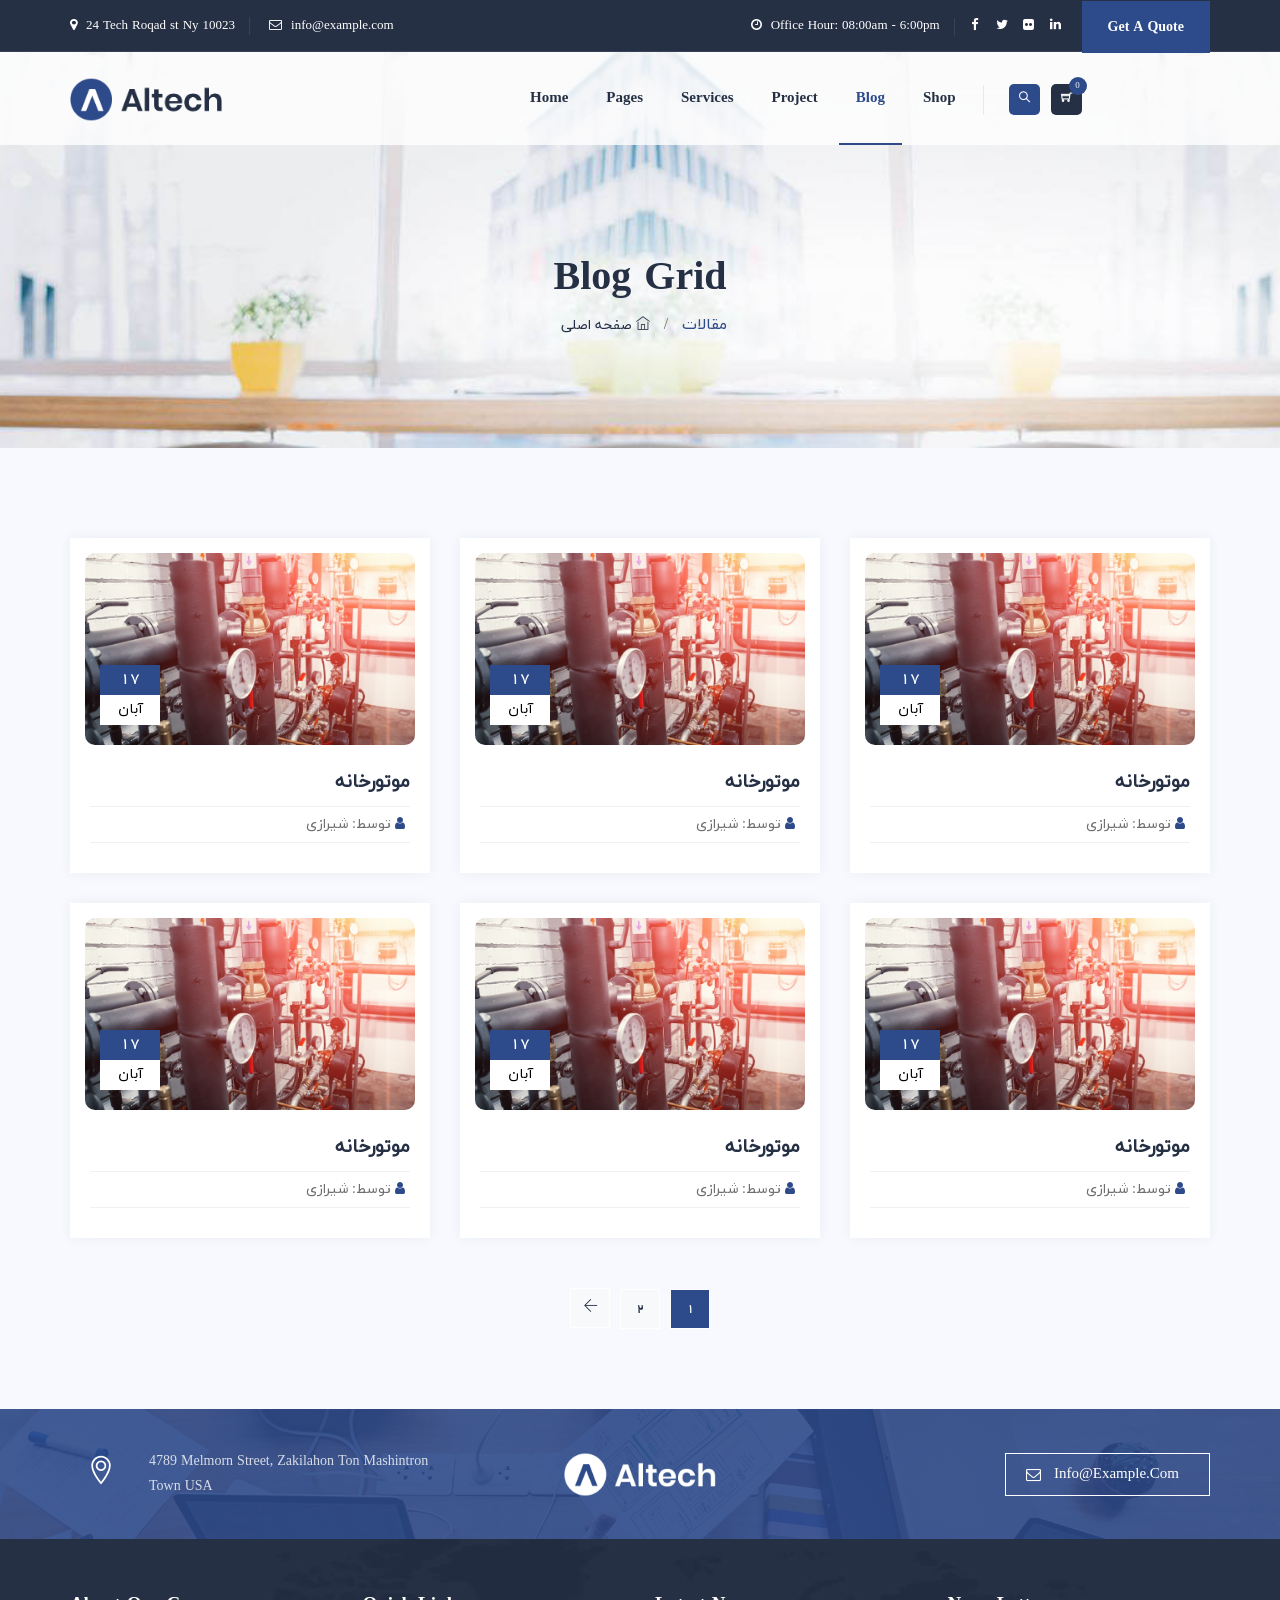
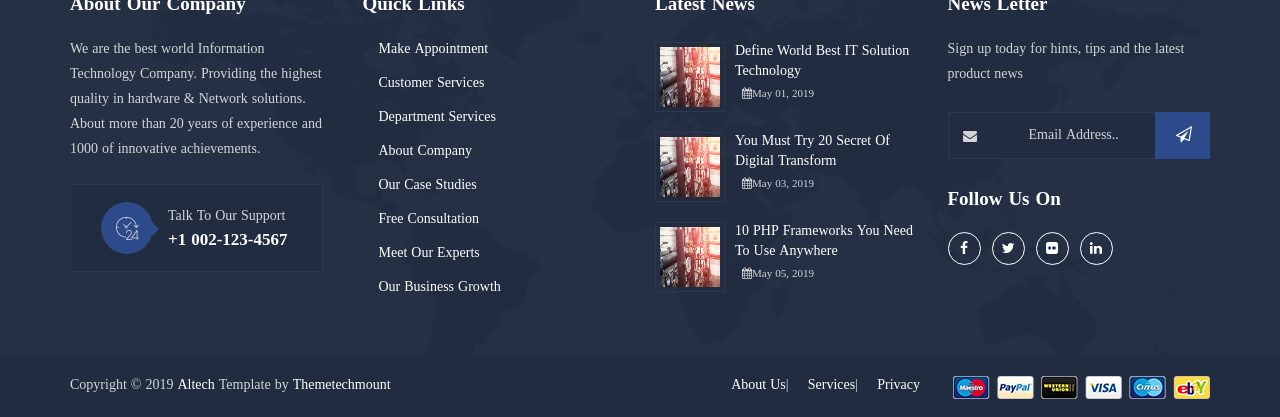
==== commit 0f341235: "blogs.index is added" ====
--- a/alotasis HTML/blog-grid.html
+++ b/alotasis HTML/blog-grid.html
@@ -1,7 +1,6 @@
 <!DOCTYPE html>
 <html lang="en">
 
-<!-- Mirrored from themetechmount.com/html/altech/blog-grid.html by HTTrack Website Copier/3.x [XR&CO'2014], Thu, 06 Feb 2020 10:58:42 GMT -->
 <head>
 <meta charset="utf-8">
 <meta http-equiv="X-UA-Compatible" content="IE=edge">
@@ -53,7 +52,7 @@
 
         <!--header start-->
         <header id="masthead" class="header ttm-header-style-01">
-            
+
             <!-- ttm-header-wrap -->
             <div class="ttm-header-wrap">
                 <!-- ttm-stickable-header-w -->
@@ -161,7 +160,7 @@
                                                     <li><a href="faq.html">FAQs</a></li>
                                                     <li><a href="contact-01.html">Contact Us 1</a></li>
                                                     <li><a href="contact-02.html">Contact Us 2</a></li>
-                                                    
+
                                                     <li><a href="error.html">Error Page</a></li>
                                                     <li><a href="element.html">Elements</a></li>
                                                 </ul>
@@ -221,29 +220,30 @@
         <div class="ttm-page-title-row">
             <div class="container">
                 <div class="row">
-                    <div class="col-md-12"> 
+                    <div class="col-md-12">
                         <div class="title-box text-center">
                             <div class="page-title-heading">
                                 <h1 class="title">Blog Grid</h1>
                             </div><!-- /.page-title-captions -->
                             <div class="breadcrumb-wrapper">
-                                <span>
-                                    <a title="Homepage" href="index.html"><i class="ti ti-home"></i>&nbsp;&nbsp;Home</a>
-                                </span>
-                                <span class="ttm-bread-sep">&nbsp; : : &nbsp;</span>
-                                <span>blog-grid</span>
-                            </div>  
-                        </div>
-                    </div><!-- /.col-md-12 -->  
-                </div><!-- /.row -->  
-            </div><!-- /.container -->                      
+                                    <a title="Homepage" href="index.html">&nbsp;&nbsp;صفحه اصلی<i class="ti ti-home ml-1"></i></a>
+                                <span class="ttm-bread-sep">&nbsp; / &nbsp;</span>
+                                  <span>مقالات</span>
+
+                            </span>
+
+                            </div>
+                        </div>
+                    </div><!-- /.col-md-12 -->
+                </div><!-- /.row -->
+            </div><!-- /.container -->
         </div><!-- page-title end-->
 
         <!--site-main start-->
         <div class="site-main">
 
             <!-- blog-section end -->
-            <section class="ttm-row grid-section ttm-bgcolor-grey clearfix">
+            <section class="ttm-row grid-section ttm-bgcolor-grey clearfix tasis-rtl">
                 <div class="container">
                     <!-- row -->
                     <div class="row">
@@ -251,7 +251,7 @@
                             <!-- featured-imagebox-blog -->
                             <div class="featured-imagebox featured-imagebox-blog style2 mb-30">
                                 <div class="featured-thumbnail"><!-- featured-thumbnail -->
-                                    <img class="img-fluid" src="images/blog/05.jpg" alt="">
+                                    <img class="img-fluid" src="images/blog/mk.jpg" alt="">
                                     <div class="ttm-blog-overlay-iconbox">
                                         <a href="single-blog.html"><i class="ti ti-plus"></i></a>
                                     </div>
@@ -260,15 +260,15 @@
                                 <div class="featured-content"><!-- featured-content -->
                                     <div class="ttm-box-post-date"><!-- ttm-box-post-date -->
                                         <span class="ttm-entry-date">
-                                            <time class="entry-date" datetime="2019-01-16T07:07:55+00:00">17<span class="entry-month entry-year">Apr</span></time>
+                                            <time class="entry-date tasis-byekan" datetime="2019-01-16T07:07:55+00:00">17<span class="entry-month entry-year">آبان</span></time>
                                         </span>
                                     </div>
                                     <div class="featured-title"><!-- featured-title -->
-                                        <h5><a href="single-blog.html">You Must Try 20 Secret Of Digital Transform</a></h5>
+                                        <h5><a href="single-blog.html">موتورخانه</a></h5>
                                     </div>
                                     <div class="post-meta"><!-- post-meta -->
-                                        <span class="ttm-meta-line"><i class="fa fa-comments"></i>2,comments</span>
-                                        <span class="ttm-meta-line"><i class="fa fa-user"></i>Admin</span>
+
+                                        <span class="ttm-meta-line"><i class="fa fa-user ml-1"></i>توسط: شیرازی</span>
                                     </div>
                                 </div>
                             </div><!-- featured-imagebox-blog end -->
@@ -277,7 +277,7 @@
                             <!-- featured-imagebox-blog -->
                             <div class="featured-imagebox featured-imagebox-blog style2 mb-30">
                                 <div class="featured-thumbnail"><!-- featured-thumbnail -->
-                                    <img class="img-fluid" src="images/blog/04.jpg" alt="">
+                                    <img class="img-fluid" src="images/blog/mk.jpg" alt="">
                                     <div class="ttm-blog-overlay-iconbox">
                                         <a href="single-blog.html"><i class="ti ti-plus"></i></a>
                                     </div>
@@ -286,15 +286,15 @@
                                 <div class="featured-content"><!-- featured-content -->
                                     <div class="ttm-box-post-date"><!-- ttm-box-post-date -->
                                         <span class="ttm-entry-date">
-                                            <time class="entry-date" datetime="2019-01-16T07:07:55+00:00">12<span class="entry-month entry-year">Dec</span></time>
+                                            <time class="entry-date tasis-byekan" datetime="2019-01-16T07:07:55+00:00">17<span class="entry-month entry-year">آبان</span></time>
                                         </span>
                                     </div>
                                     <div class="featured-title"><!-- featured-title -->
-                                        <h5><a href="single-blog.html">Define World Best IT Solution Technology</a></h5>
+                                        <h5><a href="single-blog.html">موتورخانه</a></h5>
                                     </div>
                                     <div class="post-meta"><!-- post-meta -->
-                                        <span class="ttm-meta-line"><i class="fa fa-comments"></i>3,comments</span>
-                                        <span class="ttm-meta-line"><i class="fa fa-user"></i>Admin</span>
+
+                                        <span class="ttm-meta-line"><i class="fa fa-user ml-1"></i>توسط: شیرازی</span>
                                     </div>
                                 </div>
                             </div><!-- featured-imagebox-blog end -->
@@ -303,7 +303,7 @@
                             <!-- featured-imagebox-blog -->
                             <div class="featured-imagebox featured-imagebox-blog style2 mb-30">
                                 <div class="featured-thumbnail"><!-- featured-thumbnail -->
-                                    <img class="img-fluid" src="images/blog/06.jpg" alt="">
+                                    <img class="img-fluid" src="images/blog/mk.jpg" alt="">
                                     <div class="ttm-blog-overlay-iconbox">
                                         <a href="single-blog.html"><i class="ti ti-plus"></i></a>
                                     </div>
@@ -312,15 +312,15 @@
                                 <div class="featured-content"><!-- featured-content -->
                                     <div class="ttm-box-post-date"><!-- ttm-box-post-date -->
                                         <span class="ttm-entry-date">
-                                            <time class="entry-date" datetime="2019-01-16T07:07:55+00:00">22<span class="entry-month entry-year">May</span></time>
+                                            <time class="entry-date tasis-byekan" datetime="2019-01-16T07:07:55+00:00">17<span class="entry-month entry-year">آبان</span></time>
                                         </span>
                                     </div>
                                     <div class="featured-title"><!-- featured-title -->
-                                        <h5><a href="single-blog.html">10 PHP Frameworks You Need To Use Anywhere</a></h5>
+                                        <h5><a href="single-blog.html">موتورخانه</a></h5>
                                     </div>
                                     <div class="post-meta"><!-- post-meta -->
-                                        <span class="ttm-meta-line"><i class="fa fa-comments"></i>1,comments</span>
-                                        <span class="ttm-meta-line"><i class="fa fa-user"></i>Admin</span>
+
+                                        <span class="ttm-meta-line"><i class="fa fa-user ml-1"></i>توسط: شیرازی</span>
                                     </div>
                                 </div>
                             </div><!-- featured-imagebox-blog end -->
@@ -329,7 +329,7 @@
                             <!-- featured-imagebox-blog -->
                             <div class="featured-imagebox featured-imagebox-blog style2 mb-30">
                                 <div class="featured-thumbnail"><!-- featured-thumbnail -->
-                                    <img class="img-fluid" src="images/blog/07.jpg" alt="">
+                                    <img class="img-fluid" src="images/blog/mk.jpg" alt="">
                                     <div class="ttm-blog-overlay-iconbox">
                                         <a href="single-blog.html"><i class="ti ti-plus"></i></a>
                                     </div>
@@ -338,15 +338,15 @@
                                 <div class="featured-content"><!-- featured-content -->
                                     <div class="ttm-box-post-date"><!-- ttm-box-post-date -->
                                         <span class="ttm-entry-date">
-                                            <time class="entry-date" datetime="2019-01-16T07:07:55+00:00">04<span class="entry-month entry-year">Aug</span></time>
+                                            <time class="entry-date tasis-byekan" datetime="2019-01-16T07:07:55+00:00">17<span class="entry-month entry-year">آبان</span></time>
                                         </span>
                                     </div>
                                     <div class="featured-title"><!-- featured-title -->
-                                        <h5><a href="single-blog.html">Digital Conference Of IT Tech Events in 2019</a></h5>
+                                        <h5><a href="single-blog.html">موتورخانه</a></h5>
                                     </div>
                                     <div class="post-meta"><!-- post-meta -->
-                                        <span class="ttm-meta-line"><i class="fa fa-comments"></i>4,comments</span>
-                                        <span class="ttm-meta-line"><i class="fa fa-user"></i>Admin</span>
+
+                                        <span class="ttm-meta-line"><i class="fa fa-user ml-1"></i>توسط: شیرازی</span>
                                     </div>
                                 </div>
                             </div><!-- featured-imagebox-blog end -->
@@ -355,7 +355,7 @@
                             <!-- featured-imagebox-blog -->
                             <div class="featured-imagebox featured-imagebox-blog style2 mb-30">
                                 <div class="featured-thumbnail"><!-- featured-thumbnail -->
-                                    <img class="img-fluid" src="images/blog/06.jpg" alt="">
+                                    <img class="img-fluid" src="images/blog/mk.jpg" alt="">
                                     <div class="ttm-blog-overlay-iconbox">
                                         <a href="single-blog.html"><i class="ti ti-plus"></i></a>
                                     </div>
@@ -364,15 +364,15 @@
                                 <div class="featured-content"><!-- featured-content -->
                                     <div class="ttm-box-post-date"><!-- ttm-box-post-date -->
                                         <span class="ttm-entry-date">
-                                            <time class="entry-date" datetime="2019-01-16T07:07:55+00:00">22<span class="entry-month entry-year">May</span></time>
+                                            <time class="entry-date tasis-byekan" datetime="2019-01-16T07:07:55+00:00">17<span class="entry-month entry-year">آبان</span></time>
                                         </span>
                                     </div>
                                     <div class="featured-title"><!-- featured-title -->
-                                        <h5><a href="single-blog.html">10 PHP Frameworks You Need To Use Anywhere</a></h5>
+                                        <h5><a href="single-blog.html">موتورخانه</a></h5>
                                     </div>
                                     <div class="post-meta"><!-- post-meta -->
-                                        <span class="ttm-meta-line"><i class="fa fa-comments"></i>1,comments</span>
-                                        <span class="ttm-meta-line"><i class="fa fa-user"></i>Admin</span>
+
+                                        <span class="ttm-meta-line"><i class="fa fa-user ml-1"></i>توسط: شیرازی</span>
                                     </div>
                                 </div>
                             </div><!-- featured-imagebox-blog end -->
@@ -381,7 +381,7 @@
                             <!-- featured-imagebox-blog -->
                             <div class="featured-imagebox featured-imagebox-blog style2 mb-30">
                                 <div class="featured-thumbnail"><!-- featured-thumbnail -->
-                                    <img class="img-fluid" src="images/blog/07.jpg" alt="">
+                                    <img class="img-fluid" src="images/blog/mk.jpg" alt="">
                                     <div class="ttm-blog-overlay-iconbox">
                                         <a href="single-blog.html"><i class="ti ti-plus"></i></a>
                                     </div>
@@ -390,15 +390,15 @@
                                 <div class="featured-content"><!-- featured-content -->
                                     <div class="ttm-box-post-date"><!-- ttm-box-post-date -->
                                         <span class="ttm-entry-date">
-                                            <time class="entry-date" datetime="2019-01-16T07:07:55+00:00">04<span class="entry-month entry-year">Aug</span></time>
+                                            <time class="entry-date tasis-byekan" datetime="2019-01-16T07:07:55+00:00">17<span class="entry-month entry-year">آبان</span></time>
                                         </span>
                                     </div>
                                     <div class="featured-title"><!-- featured-title -->
-                                        <h5><a href="single-blog.html">Digital Conference Of IT Tech Events in 2019</a></h5>
+                                        <h5><a href="single-blog.html">موتورخانه</a></h5>
                                     </div>
                                     <div class="post-meta"><!-- post-meta -->
-                                        <span class="ttm-meta-line"><i class="fa fa-comments"></i>4,comments</span>
-                                        <span class="ttm-meta-line"><i class="fa fa-user"></i>Admin</span>
+
+                                        <span class="ttm-meta-line"><i class="fa fa-user ml-1"></i>توسط: شیرازی</span>
                                     </div>
                                 </div>
                             </div><!-- featured-imagebox-blog end -->
@@ -407,9 +407,9 @@
                     <div class="row">
                         <div class="col-md-12 text-center">
                             <div class="ttm-pagination">
-                                <span class="page-numbers current">1</span>
-                                <a class="page-numbers" href="#">2</a>
-                                <a class="next page-numbers" href="#"><i class="ti ti-arrow-right"></i></a>
+                                <span class="page-numbers current tasis-byekan">1</span>
+                                <a class="page-numbers tasis-byekan" href="#">2</a>
+                                <a class="next page-numbers" href="#"><i class="ti ti-arrow-left"></i></a>
                             </div>
                         </div>
                     </div>
@@ -432,14 +432,14 @@
                         </div>
                         <div class="col-lg-4 col-md-4 col-sm-6 order-md-1">
                             <div class="text-left">
-                                <!--  featured-icon-box --> 
+                                <!--  featured-icon-box -->
                                 <div class="featured-icon-box left-icon icon-align-top">
-                                    <div class="featured-icon"><!--  featured-icon --> 
+                                    <div class="featured-icon"><!--  featured-icon -->
                                         <div class="ttm-icon ttm-icon_element-color-white ttm-icon_element-size-md">
-                                            <i class="ti ti-location-pin"></i><!--  ttm-icon --> 
+                                            <i class="ti ti-location-pin"></i><!--  ttm-icon -->
                                         </div>
                                     </div>
-                                    <div class="featured-content"><!--  featured-content --> 
+                                    <div class="featured-content"><!--  featured-content -->
                                         <div class="featured-desc">
                                             <p>4789 Melmorn Street, Zakilahon Ton Mashintron Town USA</p>
                                         </div>
@@ -465,11 +465,11 @@
                                     We are the best world Information Technology Company. Providing the highest quality in hardware &amp; Network solutions. About more than 20 years of experience and 1000 of innovative achievements.
                                 </div>
                                 <div class="quicklink-box">
-                                    <!--  featured-icon-box --> 
+                                    <!--  featured-icon-box -->
                                     <div class="featured-icon-box left-icon">
-                                        <div class="featured-icon"><!--  featured-icon --> 
+                                        <div class="featured-icon"><!--  featured-icon -->
                                             <div class="ttm-icon ttm-icon_element-style-round ttm-icon_element-bgcolor-skincolor ttm-icon_element-size-md ttm-icon_element-style-round">
-                                                <span class="flaticon flaticon-clock"></span><!--  ttm-icon --> 
+                                                <span class="flaticon flaticon-clock"></span><!--  ttm-icon -->
                                             </div>
                                         </div>
                                         <div class="featured-content"><!--  featured-content -->
@@ -504,17 +504,17 @@
                                 <h3 class="widget-title">Latest News</h3>
                                 <ul class="widget-post ttm-recent-post-list">
                                     <li>
-                                        <a href="single-blog.html"><img src="images/blog/01.jpg" alt="post-img"></a>
+                                        <a href="single-blog.html"><img src="images/blog/mk.jpg" alt="post-img"></a>
                                         <a href="single-blog.html">Define World Best IT Solution Technology</a>
                                         <span class="post-date"><i class="fa fa-calendar"></i>May 01, 2019</span>
                                     </li>
                                     <li>
-                                        <a href="single-blog.html"><img src="images/blog/02.jpg" alt="post-img"></a>
+                                        <a href="single-blog.html"><img src="images/blog/mk.jpg" alt="post-img"></a>
                                         <a href="single-blog.html">You Must Try 20 Secret Of Digital Transform</a>
                                         <span class="post-date"><i class="fa fa-calendar"></i>May 03, 2019</span>
                                     </li>
                                     <li>
-                                        <a href="single-blog.html"><img src="images/blog/03.jpg" alt="post-img"></a>
+                                        <a href="single-blog.html"><img src="images/blog/mk.jpg" alt="post-img"></a>
                                         <a href="single-blog.html">10 PHP Frameworks You Need To Use Anywhere</a>
                                         <span class="post-date"><i class="fa fa-calendar"></i>May 05, 2019</span>
                                     </li>
@@ -590,9 +590,9 @@
         <script src="js/jquery.min.js"></script>
         <script src="js/tether.min.js"></script>
         <script src="js/bootstrap.min.js"></script>
-        <script src="js/jquery.easing.js"></script>    
-        <script src="js/jquery-waypoints.js"></script>    
-        <script src="js/jquery-validate.js"></script> 
+        <script src="js/jquery.easing.js"></script>
+        <script src="js/jquery-waypoints.js"></script>
+        <script src="js/jquery-validate.js"></script>
         <script src="js/owl.carousel.js"></script>
         <script src="js/jquery.prettyPhoto.js"></script>
         <script src="js/numinate.min6959.js?ver=4.9.3"></script>
@@ -602,6 +602,4 @@
         <!-- Javascript end-->
 
 </body>
-
-<!-- Mirrored from themetechmount.com/html/altech/blog-grid.html by HTTrack Website Copier/3.x [XR&CO'2014], Thu, 06 Feb 2020 10:58:42 GMT -->
-</html>+</html>
--- a/alotasis HTML/css/shortcodes.css
+++ b/alotasis HTML/css/shortcodes.css
@@ -1232,7 +1232,7 @@
     width: 1px;
     right: 10px;
     top: 0;
-    background-color: #dce1e9;
+
 }
 .ttm-box-post-date{
     position: absolute;
--- a/alotasis HTML/css/main.css
+++ b/alotasis HTML/css/main.css
@@ -1919,7 +1919,7 @@
     top: 0;
     right: 10px;
     display: block;
-    background-color: rgba(0,0,0,0.2);
+
 }
 .ttm-blog-classic .post-meta .ttm-meta-line i, .ttm-blog-single-content .post-meta .ttm-meta-line i {
     padding-right: 7px;
@@ -1965,12 +1965,13 @@
     line-height: 70px;
     top: auto;
     bottom: -30px;
-    right: 35px;
+    right: -25px;
     width: 70px;
     height: 70px;
     color: #fff;
     border-radius: 50px;
     text-align: center;
+    margin-bottom: 290px;
 }
 .ttm-tag-list span a {
     padding: 7px 15px;
